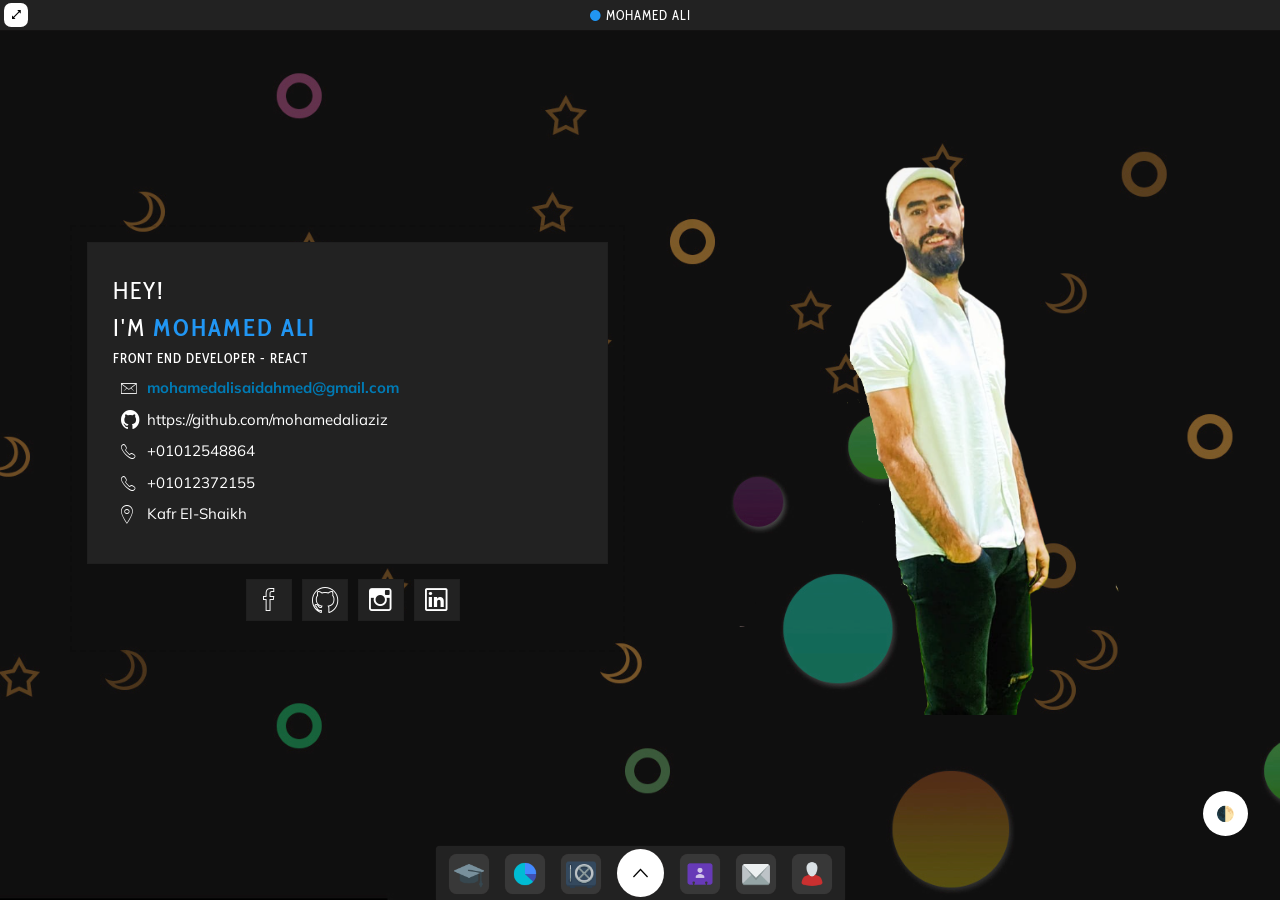
==== index.html @ c452b5b5 "first commit" ====
<!doctype html>
<html lang=en>
<meta content="text/html;charset=utf-8" http-equiv=content-type>
<meta charset=utf-8>
<meta content="IE=edge" http-equiv=X-UA-Compatible>
<title>MOHAMED ALI | CV</title>
<meta content="MOHAMED ALI CV" name=description>
<meta content="MOHAMED ALI,MOHAMED,CV MOHAMED , CV ,FrontEnd" name=keywords>
<meta content="width=device-width,initial-scale=1,maximum-scale=1" name=viewport>
<meta content="MOHAMED ALI" name=author>
<link href=apple-touch-icon.png rel=apple-touch-icon>
<link href="https://fonts.googleapis.com/css?family=Cabin+Condensed:400,500,700|Muli:400" rel=stylesheet>
<link href=css/ionicons.min.css rel=stylesheet>
<link href=css/swiper.min.css rel=stylesheet>
<link href=css/magnific-popup.css rel=stylesheet>
<link href=css/animate.css rel=stylesheet>
<link href=css/pogo-slider.css rel=stylesheet>
<link href=css/bootstrap-rtl.css rel=stylesheet>
<link href=toggle/toggle.css rel=stylesheet>
<link href=css/color_styles/blue-rtl.css rel=stylesheet>
<script src=../../../www.google.com/recaptcha/api.js async defer></script>

<body data-image-bg=img/bg.jpg data-image-overlay="rgba(27, 21, 21, 0)">
    <div class=loading id=pre-loader>
        <div class=loading-center>
            <div class=scale-circle><span></span><span></span></div>
            <div class=loader-content></div>
        </div>
    </div>
    <div class=menu-section>
        <div class=container>
            <div class=row>
                <div class="animated fadeIn col-md-12 tile-nav" id=tile-menu>
                    <div class=row id=row-a>
                        <div class=col-md-9>
                            <div class=row>
                                <h6 class=group-title>Explore</h6>
                                <div class="col-md-4 padding-fix p0-right">
                                    <div class=col-md-12>
                                        <div class="animated zoomIn tile-container-big">
                                            <div class=pogoSlider id=big-tile-slider>
                                                <div class="pogoSlider-slide slide-flex" data-duration=2000
                                                    data-transition=zipReveal><img alt="" src=img/profile/4.png
                                                        class="pogoSlider-slide-element profile" data-delay=300
                                                        data-duration=750 data-in=slideUp data-out=slideUp>
                                                    <h4 class=pogoSlider-slide-element data-delay=500 data-duration=750
                                                        data-in=slideUp data-out=slideDown>Mohamed
                                                        ali</h4>
                                                    <p class=pogoSlider-slide-element data-delay=700 data-duration=750
                                                        data-in=slideDown data-out=slideUp>Web
                                                        Developer
                                                </div>
                                                <div class=pogoSlider-slide data-duration=2000
                                                    data-transition=verticalSplitReveal>
                                                    <p class="pogoSlider-slide-element flex-tile col-6-6" data-delay=300
                                                        data-duration=750 data-in=slideUp data-out=slideDown><i
                                                            class=ion-ios-checkmark-outline></i>Experienced
                                                    <p class="pogoSlider-slide-element flex-tile col-6-6" data-delay=400
                                                        data-duration=750 data-in=slideDown data-out=slideDown><i
                                                            class=ion-ios-bolt-outline></i>Frontend Ninja
                                                    <p class="pogoSlider-slide-element flex-tile col-6-6" data-delay=600
                                                        data-duration=750 data-in=slideUp data-out=slideDown><i
                                                            class=ion-ios-sunny-outline></i>Socialist
                                                    <p class="pogoSlider-slide-element flex-tile col-6-6" data-delay=700
                                                        data-duration=750 data-in=slideDown data-out=slideDown><i
                                                            class=ion-ios-eye-outline></i>Hardworking
                                                </div>
                                                <div class=pogoSlider-slide data-duration=2000
                                                    data-transition=verticalSplitReveal>
                                                    <p class="pogoSlider-slide-element flex-tile col-6-6" data-delay=300
                                                        data-duration=750 data-in=slideUp data-out=slideDown><i
                                                            class=ion-ios-heart-outline></i>Laravel
                                                    <p class="pogoSlider-slide-element flex-tile col-6-6" data-delay=400
                                                        data-duration=750 data-in=slideDown data-out=slideDown><i
                                                            class=ion-ios-wineglass-outline></i>Php
                                                    <p class="pogoSlider-slide-element flex-tile col-6-6" data-delay=600
                                                        data-duration=750 data-in=slideUp data-out=slideDown><i
                                                            class=ion-ios-moon-outline></i>Rest
                                                    <p class="pogoSlider-slide-element flex-tile col-6-6" data-delay=700
                                                        data-duration=750 data-in=slideDown data-out=slideDown><i
                                                            class=ion-social-angular-outline></i>React
                                                </div>
                                                <div class="pogoSlider-slide slide-flex" data-duration=1000
                                                    data-transition=verticalSplitReveal>
                                                    <h6 class=pogoSlider-slide-element data-delay=300 data-duration=750
                                                        data-in=slideUp data-out=slideDown><span
                                                            class=number>1123+</span></h6>
                                                    <h4 class=pogoSlider-slide-element data-delay=300 data-duration=750
                                                        data-in=slideDown data-out=slideDown>
                                                        Portfolios</h4>
                                                    <div class="pogoSlider-slide-element icons" data-duration=750
                                                        data-delay=500 data-in=slideUp data-out=slideDown><i
                                                            class=ion-social-dribbble-outline></i> <i
                                                            class=ion-social-pinterest-outline></i> <i
                                                            class=ion-social-apple-outline></i> <i
                                                            class=ion-social-github-outline></i></div>
                                                </div>
                                                <div class=pogoSlider-slide data-duration=2000
                                                    data-transition=verticalSplitReveal>
                                                    <p class="pogoSlider-slide-element flex-tile col-md-12"
                                                        data-delay=500 data-duration=750 data-in=slideUp
                                                        data-out=slideDown><i
                                                            class="icon-shadow ion-happy-outline"></i><span
                                                            class=number>1123+</span>Happy Clients
                                                    <p class="pogoSlider-slide-element flex-tile col-md-12"
                                                        data-delay=500 data-duration=750 data-in=slideDown
                                                        data-out=slideDown><i
                                                            class="icon-shadow ion-ios-wineglass-outline"></i><span
                                                            class=number>1123+</span>Projects Done
                                                </div>
                                            </div>
                                        </div>
                                    </div>
                                    <div class=col-md-12><button class="col-xs-6 p0-btm p0-left" id=tile-cv-home><span
                                                class="animated zoomIn tile-container-medium"><i
                                                    class=ion-ios-home-outline></i> <span
                                                    class=tile-info>Home</span></span></button> <button
                                            class="col-xs-6 p0-btm p0-right" id=tile-cv-about><span
                                                class="animated zoomIn tile-container-medium"><i
                                                    class=ion-ios-person-outline></i> <span
                                                    class=tile-info>About</span></span></button></div>
                                </div>
                                <div class="col-md-4 padding-fix p0-left"><button class="p0-btm m4-btm col-xs-12"
                                        id=tile-cv-skills><span class="animated zoomIn tile-container-medium"><i
                                                class=ion-ios-pie-outline></i> <span
                                                class=tile-info>Skills</span></span></button>
                                    <div class=col-md-12><button class="col-xs-6 p0-btm p0-left"
                                            id=tile-cv-education><span class="animated zoomIn tile-container-medium"><i
                                                    class=ion-ios-book-outline></i> <span
                                                    class=tile-info>Education</span></span></button> <button
                                            class="col-xs-6 p0-btm p0-right" id=tile-cv-experience><span
                                                class="animated zoomIn tile-container-medium"><i
                                                    class=ion-ios-recording-outline></i> <span
                                                    class=tile-info>Experience</span></span></button></div><button
                                        class="p0-btm m4-btm col-xs-12" id=tile-cv-portfolios><span
                                            class="animated zoomIn tile-container-medium"><i
                                                class=ion-ios-briefcase-outline></i> <span
                                                class=tile-info>Portfolios</span></span></button>
                                </div>
                                <div class="col-md-4 padding-fix">
                                    <h6 class=group-title>More</h6>
                                    <div class=col-md-12><button class="col-xs-6 p0-btm p0-left"
                                            id=tile-cv-testimonials><span
                                                class="animated zoomIn tile-container-medium"><i
                                                    class=ion-ios-list-outline></i> <span
                                                    class=tile-info>Testimonials</span></span></button> <button
                                            class="col-xs-6 p0-btm p0-right" id=tile-cv-interest><span
                                                class="animated zoomIn tile-container-medium"><i
                                                    class=ion-ios-game-controller-a-outline></i> <span
                                                    class=tile-info>Interest</span></span></button></div><button
                                        class="p0-btm m4-btm col-xs-12" id=tile-cv-achievements><span
                                            class="animated zoomIn tile-container-medium"><i
                                                class=ion-ios-paw-outline></i> <span
                                                class=tile-info>Achievement's</span></span></button>
                                    <div class=col-md-12><button class="col-xs-6 p0-btm p0-left" id=tile-cv-extra><span
                                                class="animated zoomIn tile-container-medium"><i
                                                    class=ion-ios-plus-outline></i> <span
                                                    class=tile-info>Extra-Curriculum</span></span></button> <button
                                            class="col-xs-6 p0-btm p0-right" id=tile-cv-blog><span
                                                class="animated zoomIn tile-container-medium"><i
                                                    class=ion-ios-glasses-outline></i> <span
                                                    class=tile-info>Blog</span></span></button></div>
                                </div>
                            </div>
                        </div>
                        <div class="col-md-3 margin-fix">
                            <div class=row>
                                <h6 class=group-title>Communication</h6><button class="p0-btm m4-btm col-xs-12"
                                    id=tile-cv-map><span class="animated zoomIn tile-container-medium"><i
                                            class=ion-ios-location-outline></i> <span class=tile-info>Find
                                            Me</span></span></button> <button class="p0-btm m4-btm col-xs-12"
                                    id=tile-cv-contact><span class="animated zoomIn tile-container-medium"><i
                                            class=ion-ios-at></i> <span class=tile-info>Contact</span></span></button>
                                <div class=col-md-12><a href=# class="col-xs-6 p0-btm p0-left"><span
                                            class="animated zoomIn tile-container-medium"><i
                                                class=ion-social-twitter-outline></i> <span
                                                class=tile-info>Twitter</span></span></a>
                                    <div class="col-xs-6 p0-btm p0-right"><a href=#
                                            class="col-xs-6 p0-btm p0-left m4-btm"><span
                                                class="animated zoomIn tile-container-small"><i
                                                    class=ion-social-pinterest-outline></i> </span></a><a href=#
                                            class="col-xs-6 p0-btm p0-right m4-btm"><span
                                                class="animated zoomIn tile-container-small"><i
                                                    class=ion-social-facebook-outline></i> </span></a><a href=#
                                            class="col-xs-6 p0-btm p0-left"><span
                                                class="animated zoomIn tile-container-small"><i
                                                    class=ion-social-rss-outline></i> </span></a><a href=#
                                            class="col-xs-6 p0-btm p0-right"><span
                                                class="animated zoomIn tile-container-small"><i
                                                    class=ion-social-linkedin-outline></i></span></a></div>
                                </div>
                            </div>
                        </div>
                    </div>
                </div>
            </div>
        </div>
    </div>
    <div class=menu-section>
        <div class=container>
            <div class=row>
                <div class="animated fadeIn col-md-12 launcher-nav" id=launcher-menu>
                    <div class=row id=row-b>
                        <div class="swiper-container swiper-container-launcher" id=launcher-slider>
                            <div class=swiper-wrapper>
                                <div class=swiper-slide>
                                    <div class="col-md-12 col-sm-12">
                                        <div class=row style=justify-content:center>
                                            <div class="col-xs-6 col-md-3 col-sm-3">
                                                <div class=icon-container><button class=overlay-btn
                                                        id=launcher-cv-home><img alt=""
                                                            src=img/icons/business_contact.png
                                                            class="animated zoomIn overlay-icon"> <span
                                                            class="animated zoomIn icon-info">Home</span></button>
                                                </div>
                                            </div>
                                            <div class="col-xs-6 col-md-3 col-sm-3">
                                                <div class=icon-container><button class=overlay-btn
                                                        id=launcher-cv-about><img alt=""
                                                            src=img/icons/comvzhssmyverizon.png
                                                            class="animated zoomIn overlay-icon"> <span
                                                            class="animated zoomIn icon-info">About
                                                            Me</span></button></div>
                                            </div>
                                            <div class="col-xs-6 col-md-3 col-sm-3">
                                                <div class=icon-container><button class=overlay-btn
                                                        id=launcher-cv-skills><img alt="" src=img/icons/pie_chart.png
                                                            class="animated zoomIn overlay-icon"> <span
                                                            class="animated zoomIn icon-info">Skills</span></button>
                                                </div>
                                            </div>
                                            <div class="col-xs-6 col-md-3 col-sm-3">
                                                <div class=icon-container><button class=overlay-btn
                                                        id=launcher-cv-education><img alt=""
                                                            src=img/icons/graduation_cap.png
                                                            class="animated zoomIn overlay-icon"> <span
                                                            class="animated zoomIn icon-info">Education</span></button>
                                                </div>
                                            </div>
                                            <div class="col-xs-6 col-md-3 col-sm-3">
                                                <div class=icon-container><button class=overlay-btn
                                                        id=launcher-cv-contact><img alt="" src=img/icons/envelope.png
                                                            class="animated zoomIn overlay-icon"> <span
                                                            class="animated zoomIn icon-info">Contact</span></button>
                                                </div>
                                            </div>
                                            <div class="col-xs-6 col-md-3 col-sm-3">
                                                <div class=icon-container><button class=overlay-btn
                                                        id=launcher-cv-portfolios><img alt="" src=img/icons/safe.png
                                                            class="animated zoomIn overlay-icon"> <span
                                                            class="animated zoomIn icon-info">Portfolios</span></button>
                                                </div>
                                            </div>
                                            <div class="col-xs-6 col-md-3 col-sm-3">
                                                <div class=icon-container><button class=overlay-btn
                                                        id=launcher-cv-interest><img alt="" src=img/icons/Gindr.png
                                                            class="animated zoomIn overlay-icon"> <span
                                                            class="animated zoomIn icon-info">Interest</span></button>
                                                </div>
                                            </div>
                                        </div>
                                    </div>
                                </div>
                            </div>
                            <div class="animated delay1s fadeInUp swiper-pagination swiper-pagination-launcher">
                            </div>
                        </div>
                    </div>
                </div>
            </div>
        </div>
    </div>
    <main class=main>
        <div class="animated fadeIn launch-intro" id=intro>
            <div class=launch-content>
                <div class=loading-center>
                    <div class=scale-circle><span></span><span></span></div>
                    <div class=loader-content></div>
                </div>
            </div>
        </div>
        <div class="animated fadeInRightBig hidden side-panel">
            <h5>Social Centre</h5>
            <div class=social-content><a href=https://twitter.com/twitter class=twitter-timeline
                    data-link-color=#2B7BB9>Tweets by twitter</a>
                <script src=../../../platform.twitter.com/widgets.js async charset=utf-8></script>
            </div>
        </div>
        <section class=section id=cv-home>
            <div class=container>
                <div class="animated slideInDown section-intro">
                    <h5><i class=ion-record></i> MOHAMED ALI</h5>
                    <div class=intro-buttons><button class="animated fadeInDown delay0-6s full-screen"><i
                                class=ion-arrow-resize></i></button></div>
                </div>
                <div class=desktop>
                    <div class=cv-home-content>
                        <div class=content>
                            <div class=cv-home-holder style=flex-direction:row-reverse;display:flex;align-items:center>
                                <div class="animated delay1s fadeInLeft col-md-6 profile-image"><img
                                        alt="MOHAMED ALI PHOTO" src='Removal-129.png'></div>
                                <div class="animated fadeInRight delay1-5s col-md-6 profile-block">
                                    <div class=profile-infos>
                                        <div class=text-content>
                                            <h4 class="animated fadeInDown delay1-9s">HEY!</h4>
                                            <h4 class="animated fadeInUp delay2-2s profile-name">I'M <b
                                                    class=accent-color>MOHAMED ALI</b></h4>
                                            <h5 class="animated fadeInDown delay2-4s">Front End Developer - REACT
                                            </h5>
                                            <ul class=profile-list>
                                                <li class="animated fadeInRight delay2-6s"><span class=title-icon
                                                        style=width:30px;display:inline-block><i
                                                            class=ion-ios-email-outline aria-hidden=true></i></span>
                                                    <span class=item-content><a href=mailto:mohamedalisaidahmed@gmail.com
                                                            style=color:#007bb5;font-weight:700>mohamedalisaidahmed@gmail.com</a></span>
                                                <li class="animated fadeInRight delay2-5s"><span class=title-icon
                                                        style=width:30px;display:inline-block><i class=ion-social-github
                                                            aria-hidden=true></i></span>
                                                    <span class=item-content>https://github.com/mohamedaliaziz</span>
                                                <li class="animated fadeInRight delay2-8s"><span class=title-icon
                                                        style=width:30px;display:inline-block><i
                                                            class=ion-ios-telephone-outline aria-hidden=true></i></span>
                                                    <span class=item-content>+01012548864</span>
                                                <li class="animated fadeInRight delay2-8s"><span class=title-icon
                                                        style=width:30px;display:inline-block><i
                                                            class=ion-ios-telephone-outline aria-hidden=true></i></span>
                                                    <span class=item-content>+01012372155</span>
                                                <li class="animated fadeInRight delay2-7s"><span class=title-icon
                                                        style=width:30px;display:inline-block><i
                                                            class=ion-ios-location-outline aria-hidden=true></i></span>
                                                    <span class=item-content>Kafr El-Shaikh</span>
                                            </ul>
                                        </div>
                                        <ul class="animated fadeInUp delay3s social-list">
                                            <li><a href=https://tinyurl.com/3kpjf6js target=_blank><i
                                                        class=ion-social-facebook-outline></i></a>
                                            <li><a href=https://github.com/mohamedaliaziz target=_blank><i
                                                        class=ion-social-github-outline></i></a>
                                            <li><a href=https://www.instagram.com/hamoo.ali.aziz/ target=_blank><i
                                                        class=ion-social-instagram-outline></i></a>
                                            <li><a href=https://www.linkedin.com/in/mohamed-ali-7a0710191/
                                                    target=_blank><i class=ion-social-linkedin-outline></i></a>
                                        </ul>
                                    </div>
                                </div>
                            </div>
                        </div>
                    </div>
                </div>
            </div>
        </section>
        <section class=section id=cv-about>
            <div class=container>
                <div class="animated slideInDown section-intro">
                    <h5><i class=ion-record></i> About Me</h5>
                    <div class=intro-buttons><button class="animated fadeInDown delay0-6s full-screen"><i
                                class=ion-arrow-resize></i></button> <button
                            class="animated fadeInDown btn-close cv-close delay0-2s"><i
                                class="exit ion-ios-close-empty"></i></button></div>
                </div>
                <div class=desktop>
                    <div class=about-content-profile>
                        <div class=content>
                            <div class=about-info-holder>
                                <div class="animated delay1s col-md-4 fadeInLeft about-image"
                                    data-image-bg=img/profile/6.jpg data-image-overlay="rgba(27, 21, 21, 0.4)">
                                    <div class=animated-text-content>
                                        <div id=animated-text-me>
                                            <div id=typed-strings-me>
                                                <p>Frontend <strong>Ninja.</strong>
                                                <p><strong>Experienced.</strong>
                                                <p>Hard <strong>Working.</strong>
                                                <p><strong>Positive.</strong>
                                            </div>
                                        </div>
                                    </div>
                                    <div class=download-cv><a href=./img/AHMED-MENISY.pdf class=download-link
                                            download="MOHAMED ALI.pdf"
                                            style=color:#2196f3;font-size:1.1em;font-weight:700><i
                                                class=ion-android-download></i>Download CV</a></div>
                                </div>
                                <div class="animated fadeInRight delay1-5s col-md-8 full-info">
                                    <div class=text-content>
                                        <h4 class="animated fadeInDown delay1-8s">Bit More About Me ?</h4>
                                        <p class="animated fadeInUp delay2-1s">Hello! I’m MOHAMED ALI. Junior Web
                                            Developer with over 1 years of experience specializing in front end
                                            development. Experienced with all stages of the development cycle for
                                            dynamic web projects. Having an in-depth knowledge including advanced
                                            HTML5, CSS, CSS3, SASS, BootStrap5, JSON, XML, JavaScript, JQuery,
                                            React .
                                        <div class="animated fadeInUp delay2-5s summary-tile">
                                            <div class="tile col-3-6">
                                                <h5>FRONTEND</h5>
                                                <p>DEVELOPER
                                            </div>
                                            <div class="tile col-3-6">
                                                <h5>26 YEARS</h5>
                                                <p>YOUNG
                                            </div>
                                            <div class="tile col-3-6">
                                                <h5>AL AZHAR</h5>
                                                <p>GRADUATE
                                            </div>
                                            <div class="tile col-3-6">
                                                <h5>1 YEAR</h5>
                                                <p>EXPERIENCE
                                            </div>
                                        </div>
                                    </div>
                                </div>
                            </div>
                        </div>
                    </div>
                </div>
            </div>
        </section>
        <section class=section id=cv-skills>
            <div class=container>
                <div class="animated slideInDown section-intro">
                    <h5><i class=ion-record></i> Skills</h5>
                    <div class=intro-buttons><button class="animated fadeInDown delay0-6s full-screen"><i
                                class=ion-arrow-resize></i></button> <button
                            class="animated fadeInDown btn-close cv-close delay0-2s"><i
                                class="exit ion-ios-close-empty"></i></button></div>
                </div>
                <div class=desktop>
                    <div class=skills-style-one>
                        <div class=content>
                            <div class=skills-holder>
                                <div class="animated fadeInDown delay1s col-md-4 skills-block">
                                    <div class=skills>
                                        <h4>Professional</h4>
                                        <div class=items-bar>
                                            <div class=skills-info><span class=title>HTML5</span> <span><b
                                                        class=counter-numbers data-from=0 data-refresh-interval=50
                                                        data-speed=5000 data-to=95></b>%</span></div>
                                            <div class=skills-bar data-percent=95%></div>
                                            <div class=skills-bar-bg></div>
                                        </div>
                                        <div class=items-bar>
                                            <div class=skills-info><span class=title>CSS3</span> <span><b
                                                        class=counter-numbers data-from=0 data-refresh-interval=50
                                                        data-speed=5000 data-to=90></b>%</span></div>
                                            <div class=skills-bar data-percent=90%></div>
                                            <div class=skills-bar-bg></div>
                                        </div>
                                        <div class=items-bar>
                                            <div class=skills-info><span class=title>Sass</span> <span><b
                                                        class=counter-numbers data-from=0 data-refresh-interval=50
                                                        data-speed=5000 data-to=90></b>%</span></div>
                                            <div class=skills-bar data-percent=90%></div>
                                            <div class=skills-bar-bg></div>
                                        </div>
                                        <div class=items-bar>
                                            <div class=skills-info><span class=title>BootStrap5</span> <span><b
                                                        class=counter-numbers data-from=0 data-refresh-interval=50
                                                        data-speed=5000 data-to=95></b>%</span></div>
                                            <div class=skills-bar data-percent=95%></div>
                                            <div class=skills-bar-bg></div>
                                        </div>
                                        <div class=items-bar>
                                            <div class=skills-info><span class=title>JS / ES6</span> <span><b
                                                        class=counter-numbers data-from=0 data-refresh-interval=50
                                                        data-speed=5000 data-to=85></b>%</span></div>
                                            <div class=skills-bar data-percent=85%></div>
                                            <div class=skills-bar-bg></div>
                                        </div>
                                        <div class=items-bar>
                                            <div class=skills-info><span class=title>Jquery</span> <span><b
                                                        class=counter-numbers data-from=0 data-refresh-interval=50
                                                        data-speed=5000 data-to=90></b>%</span></div>
                                            <div class=skills-bar data-percent=90%></div>
                                            <div class=skills-bar-bg></div>
                                        </div>
                                        <div class=items-bar>
                                            <div class=skills-info><span class=title>React</span> <span><b
                                                        class=counter-numbers data-from=0 data-refresh-interval=50
                                                        data-speed=5000 data-to=85></b>%</span></div>
                                            <div class=skills-bar data-percent=85%></div>
                                            <div class=skills-bar-bg></div>
                                        </div>
                                    </div>
                                </div>
                                <div class="animated delay1s col-md-4 skills-block fadeInUp">
                                    <div class=skills>
                                        <h4>Personal</h4>
                                        <div class=items-bar>
                                            <div class=skills-info><span class=title>COMMUNICATION</span> <span><b
                                                        class=counter-numbers data-from=0 data-refresh-interval=50
                                                        data-speed=5000 data-to=95></b>%</span></div>
                                            <div class=skills-bar data-percent=95%></div>
                                            <div class=skills-bar-bg></div>
                                        </div>
                                        <div class=items-bar>
                                            <div class=skills-info><span class=title>TEAM WORK</span> <span><b
                                                        class=counter-numbers data-from=0 data-refresh-interval=50
                                                        data-speed=5000 data-to=90></b>%</span></div>
                                            <div class=skills-bar data-percent=90%></div>
                                            <div class=skills-bar-bg></div>
                                        </div>
                                        <div class=items-bar>
                                            <div class=skills-info><span class=title>HARD WORK</span> <span><b
                                                        class=counter-numbers data-from=0 data-refresh-interval=50
                                                        data-speed=5000 data-to=90></b>%</span></div>
                                            <div class=skills-bar data-percent=90%></div>
                                            <div class=skills-bar-bg></div>
                                        </div>
                                        <div class=items-bar>
                                            <div class=skills-info><span class=title>CREATIVITY</span> <span><b
                                                        class=counter-numbers data-from=0 data-refresh-interval=50
                                                        data-speed=5000 data-to=95></b>%</span></div>
                                            <div class=skills-bar data-percent=95%></div>
                                            <div class=skills-bar-bg></div>
                                        </div>
                                    </div>
                                </div>
                                <div class="animated fadeInDown delay1s col-md-4 skills-block">
                                    <div class=skills>
                                        <h4>Extra</h4>
                                        <div class=skills-info><span class=title>GitHub</span> <span><b
                                                    class=counter-numbers data-from=0 data-refresh-interval=50
                                                    data-speed=5000 data-to=90></b>%</span></div>
                                        <div class=skills-bar data-percent=90%></div>
                                        <div class=skills-bar-bg></div>
                                        <div class=skills-info><span class=title>CHROME DEV</span> <span><b
                                                    class=counter-numbers data-from=0 data-refresh-interval=50
                                                    data-speed=5000 data-to=85></b>%</span></div>
                                        <div class=skills-bar data-percent=85%></div>
                                        <div class=skills-bar-bg></div>
                                        <div class=skills-info><span class=title>Trello</span> <span><b
                                                    class=counter-numbers data-from=0 data-refresh-interval=50
                                                    data-speed=5000 data-to=90></b>%</span></div>
                                        <div class=skills-bar data-percent=90%></div>
                                        <div class=skills-bar-bg></div>
                                        <div class=skills-info><span class=title>Rest Apis</span> <span><b
                                                    class=counter-numbers data-from=0 data-refresh-interval=50
                                                    data-speed=5000 data-to=90></b>%</span></div>
                                        <div class=skills-bar data-percent=90%></div>
                                        <div class=skills-bar-bg></div>
                                        <div class=skills-info><span class=title>Regular Expression</span> <span><b
                                                    class=counter-numbers data-from=0 data-refresh-interval=50
                                                    data-speed=5000 data-to=90></b>%</span></div>
                                        <div class=skills-bar data-percent=90%></div>
                                        <div class=skills-bar-bg></div>
                                    </div>
                                </div>
                            </div>
                        </div>
                    </div>
                </div>
            </div>
        </section>
        <section class=section id=cv-education>
            <div class=container>
                <div class="animated slideInDown section-intro">
                    <h5><i class=ion-record></i> Education</h5>
                    <div class=intro-buttons><button class="animated fadeInDown delay0-6s full-screen"><i
                                class=ion-arrow-resize></i></button> <button
                            class="animated fadeInDown btn-close cv-close delay0-2s"><i
                                class="exit ion-ios-close-empty"></i></button></div>
                </div>
                <div class=desktop>
                    <div class=education-content>
                        <div class=content>
                            <div class=education-timeline-holder>
                                <div class="animated delay1s col-md-4 fadeInLeft timeline-image"
                                    data-image-bg=img/profile/route.jpg data-image-overlay="rgba(27, 21, 21, 0.0)">
                                    <div class=strip-overlay></div>
                                    <div class=caption>
                                        <h5>College Days</h5>
                                    </div>
                                </div>
                                <div class="animated fadeInRight delay1-5s col-md-8 timeline-block">
                                    <div class="swiper-container swiper-container-edu" id=edu-slider>
                                        <div class=swiper-wrapper>
                                            <div class=swiper-slide>
                                                <div class=timeline>
                                                    <div class="col-md-6 tile">
                                                        <div class=text-content><span
                                                                class="animated rotateIn delay2s number">01<em>.</em></span>
                                                            <h4 style=font-size:.9em>Route – Egyptian IT-Training
                                                                Center</h4><span class=time>Sept 2022 – July
                                                                2023</span>
                                                            <p>Route is an Egyptian IT-Training Center founded in
                                                                2012 We have identified the unique challenges people
                                                                may face in learning a new technology and have
                                                                exerted efforts in providing strategies to overcome
                                                                them. We welcome your participation in our training
                                                        </div>
                                                    </div>
                                                    <div class="col-md-6 tile">
                                                        <div class=text-content><span
                                                                class="animated rotateIn delay2s number">02<em>.</em></span>
                                                            <h4 style=font-size:.9em>Bachelor of Commerce Department of Accounting</h4><span class=time>Sept 2016 – Nov
                                                                2022</span>
                                                            <p>Al Azhar university
                                                                
                                                        </div>
                                                    </div>
                                                </div>
                                            </div>
                                        </div>
                                        <div
                                            class="animated fadeInUp swiper-pagination delay2-5s swiper-pagination-edu">
                                        </div>
                                    </div>
                                </div>
                            </div>
                        </div>
                    </div>
                </div>
            </div>
        </section>
        <section class=section id=cv-portfolios>
            <div class=container>
                <div class="animated slideInDown section-intro">
                    <h5><i class=ion-record></i> Portfolios</h5>
                    <div class=intro-buttons><button class="animated fadeInDown delay0-6s full-screen"><i
                                class=ion-arrow-resize></i></button> <button
                            class="animated fadeInDown btn-close cv-close delay0-2s"><i
                                class="exit ion-ios-close-empty"></i></button></div>
                </div>
                <div class=desktop>
                    <div class=gallery-style-one>
                        <div class=content>
                            <div class=gallery-holder>
                                <div class="animated delay1s fadeInLeft col-md-3 gallery-preview"
                                    data-image-bg=img/preview/2.jpg data-image-overlay="rgba(27, 21, 21, 0.4)">
                                    <div class=animated-text-content>
                                        <div id=animated-text-gallery>
                                            <div id=typed-strings-gallery>
                                                <p>Layered <strong>Psd.</strong>
                                                <p>Flat <strong>Logos.</strong>
                                                <p>App <strong>Wireframe.</strong>
                                                <p>Material <strong>Design.</strong>
                                            </div>
                                        </div>
                                    </div>
                                    <ul class="animated fadeInUp delay1-5s preview-links">
                                        <li><a href=https://tinyurl.com/3kpjf6js target=_blank><i
                                                    class=ion-social-facebook-outline></i></a>
                                        <li><a href=https://github.com/mohamedaliaziz target=_blank><i
                                                    class=ion-social-github-outline></i></a>
                                        <li><a href=https://www.linkedin.com/in/mohamed-ali-7a0710191/ target=_blank><i
                                                    class=ion-social-linkedin-outline></i></a>
                                    </ul>
                                </div>
                                <div class="col-md-9 item-gallery">
                                    <div class="swiper-container swiper-container-gallery" id=gallery-slider>
                                        <div class=swiper-wrapper>
                                            <div class=swiper-slide>
                                                <div class=gallery-grid>
                                                    <div class="animated zoomIn col-4-6 delay1s item-block">
                                                        <div class=image-and-links>
                                                            <figure><img alt=Prixima src=img/portfolios/p/Prixima.png>
                                                                <figcaption>
                                                                    <div class=text-content>
                                                                        <h5>Prixima Site</h5>
                                                                        <p style=direction:ltr!important><span
                                                                                class="badge bg-warning"
                                                                                style=margin-bottom:5px;display:inline-block>HTML5</span>
                                                                            <span class="badge bg-warning"
                                                                                style=margin-bottom:5px;display:inline-block>Css3</span>
                                                                            <span class="badge bg-warning"
                                                                                style=margin-bottom:5px;display:inline-block>BootStrap5</span>
                                                                            <span class="badge bg-warning"
                                                                                style=margin-bottom:5px;display:inline-block>JavaScript</span>
                                                                    </div>
                                                                    <div class=links><a href=#
                                                                            class="animated slideInDown gallery-link"><i
                                                                                class=ion-ios-eye-outline></i></a>
                                                                        <div class="mfp-hide gallery"><a
                                                                                href=img/portfolios/p/Prixima.png
                                                                                data-subtitle=1 title=Prixima></a>
                                                                            <a href=img/portfolios/p/1.png
                                                                                data-subtitle=2 title=Prixima></a>
                                                                            <a href=img/portfolios/p/2.png
                                                                                data-subtitle=3 title=Prixima></a>
                                                                            <a href=img/portfolios/p/3.png
                                                                                data-subtitle=4 title=Prixima></a>
                                                                        </div><span
                                                                            class="animated delay0-5s bounceInBig bubble">4</span><a
                                                                            href=#item-one
                                                                            class="animated slideInDown popup-modal"
                                                                            data-effect=mfp-zoom-in><i
                                                                                class=ion-more></i></a>
                                                                        <div class="mfp-hide details-modal mfp-with-anim"
                                                                            id=item-one>
                                                                            <div class=modal-content>
                                                                                <div class="col-md-6 item-image">
                                                                                    <img alt=Alt
                                                                                        src=img/portfolios/p/Prixima.png
                                                                                        class="animated fadeInLeft">
                                                                                </div>
                                                                                <div class="col-md-6 item-description">
                                                                                    <div class=text-content>
                                                                                        <h4
                                                                                            class="animated fadeInDown delay0-5s title">
                                                                                            Prixima</h4>
                                                                                        <div
                                                                                            class="animated fadeIn delay0-7s info-list">
                                                                                            <p><strong>Client :
                                                                                                </strong>To Me
                                                                                            <p><strong>Delivered :
                                                                                                </strong>......
                                                                                            <p><strong>Type :
                                                                                                </strong>........
                                                                                        </div>
                                                                                        <p
                                                                                            class="animated fadeInDown delay1s">
                                                                                        </p><a
                                                                                            href=https://mohamedaliaziz.github.io/Prixima-main/
                                                                                            class="animated fadeInUp delay1-2s live-link"
                                                                                            target=_blank>See
                                                                                            live</a>
                                                                                    </div>
                                                                                </div>
                                                                            </div>
                                                                        </div>
                                                                    </div>
                                                                </figcaption>
                                                            </figure>
                                                        </div>
                                                    </div>
                                                    <div class="animated zoomIn col-4-6 delay1s item-block">
                                                        <div class=image-and-links>
                                                            <figure><img alt=SkyLine src=img/portfolios/p1/Home.jpg>
                                                                <figcaption>
                                                                    <div class=text-content>
                                                                        <h5>SkyLine Site</h5>
                                                                        <p style=direction:ltr!important><span
                                                                                class="badge bg-warning"
                                                                                style=margin-bottom:5px;display:inline-block>HTML5</span>
                                                                            <span class="badge bg-warning"
                                                                                style=margin-bottom:5px;display:inline-block>Css3</span>
                                                                            <span class="badge bg-warning"
                                                                                style=margin-bottom:5px;display:inline-block>BootStrap5</span>
                                                                            <span class="badge bg-warning"
                                                                                style=margin-bottom:5px;display:inline-block>JavaScript</span>
                                                                            <span class="badge bg-warning"
                                                                                style=margin-bottom:5px;display:inline-block>Jquery</span>
                                                                    </div>
                                                                    <div class=links><a href=#
                                                                            class="animated slideInDown gallery-link"><i
                                                                                class=ion-ios-eye-outline></i></a>
                                                                        <div class="mfp-hide gallery"><a
                                                                                href=img/portfolios/p1/Home.jpg
                                                                                data-subtitle=1 title=SkyLine></a>
                                                                            <a href=img/portfolios/p1/1.jpg
                                                                                data-subtitle=2 title=SkyLine></a>
                                                                            <a href=img/portfolios/p1/2.jpg
                                                                                data-subtitle=3 title=SkyLine></a>
                                                                        </div><span
                                                                            class="animated delay0-5s bounceInBig bubble">3</span><a
                                                                            href=#item-two
                                                                            class="animated slideInDown popup-modal"
                                                                            data-effect=mfp-zoom-in><i
                                                                                class=ion-more></i></a>
                                                                        <div class="mfp-hide details-modal mfp-with-anim"
                                                                            id=item-two>
                                                                            <div class=modal-content>
                                                                                <div class="col-md-6 item-image">
                                                                                    <img alt=Alt
                                                                                        src=img/portfolios/p1/Home.jpg
                                                                                        class="animated fadeInLeft">
                                                                                </div>
                                                                                <div class="col-md-6 item-description">
                                                                                    <div class=text-content>
                                                                                        <h4
                                                                                            class="animated fadeInDown delay0-5s title">
                                                                                            SkyLine</h4>
                                                                                        <div
                                                                                            class="animated fadeIn delay0-7s info-list">
                                                                                            <p><strong>Client :
                                                                                                </strong>SkyLine
                                                                                                Company
                                                                                            <p><strong>Delivered :
                                                                                                </strong>2022
                                                                                            <p><strong>Type :
                                                                                                </strong>Create Ui
                                                                                                Figma
                                                                                        </div>
                                                                                        <p
                                                                                            class="animated fadeInDown delay1s">
                                                                                        </p><a
                                                                                            href=https://mohamedaliaziz.github.io/skyline/
                                                                                            class="animated fadeInUp delay1-2s live-link"
                                                                                            target=_blank>See
                                                                                            live</a>
                                                                                    </div>
                                                                                </div>
                                                                            </div>
                                                                        </div>
                                                                    </div>
                                                                </figcaption>
                                                            </figure>
                                                        </div>
                                                    </div>
                                                    <div class="animated zoomIn col-4-6 delay1s item-block">
                                                        <div class=image-and-links>
                                                            <figure><img alt=Noxe src=img/portfolios/p2/Screenshot_3.png>
                                                                <figcaption>
                                                                    <div class=text-content>
                                                                        <h5>Noxe</h5>
                                                                        <p style=direction:ltr!important><span
                                                                                class="badge bg-warning"
                                                                                style=margin-bottom:5px;display:inline-block>HTML5</span>
                                                                            <span class="badge bg-warning"
                                                                                style=margin-bottom:5px;display:inline-block>Css3</span>
                                                                            <span class="badge bg-warning"
                                                                                style=margin-bottom:5px;display:inline-block>BootStrap5</span>
                                                                            
                                                                            <span class="badge bg-warning"
                                                                                style=margin-bottom:5px;display:inline-block>react
                                                                                </span>
                                                                    </div>
                                                                    <div class=links><a href=#
                                                                            class="animated slideInDown gallery-link"><i
                                                                                class=ion-ios-eye-outline></i></a>
                                                                        <div class="mfp-hide gallery"><a
                                                                                href=img/portfolios/p2/Screenshot_3.png
                                                                                data-subtitle=1 title=Noxe></a>
                                                                            <a href=img/portfolios/p2/Screenshot_1.png
                                                                                data-subtitle=2 title=Noxe></a>
                                                                            <a href=img/portfolios/p2/Screenshot_2.png
                                                                                data-subtitle=3 title=Noxe></a>
                                                                            <a href=img/portfolios/p2/Screenshot_3.png
                                                                                data-subtitle=4 title=Noxe></a>
                                                                            <a href=img/portfolios/p2/Screenshot_4.png
                                                                                data-subtitle=5 title=Noxe></a>
                                                                        </div><span
                                                                            class="animated delay0-5s bounceInBig bubble">5</span><a
                                                                            href=#item-three
                                                                            class="animated slideInDown popup-modal"
                                                                            data-effect=mfp-zoom-in><i
                                                                                class=ion-more></i></a>
                                                                        <div class="mfp-hide details-modal mfp-with-anim"
                                                                            id=item-three>
                                                                            <div class=modal-content>
                                                                                <div class="col-md-6 item-image">
                                                                                    <img alt=Alt
                                                                                        src=img/portfolios/p2/Screenshot_3.png
                                                                                        class="animated fadeInLeft">
                                                                                </div>
                                                                                <div class="col-md-6 item-description">
                                                                                    <div class=text-content>
                                                                                        <h4
                                                                                            class="animated fadeInDown delay0-5s title">
                                                                                            Noxe</h4>
                                                                                        <div
                                                                                            class="animated fadeIn delay0-7s info-list">
                                                                                            <p><strong>Client :
                                                                                                </strong>To Me
                                                                                            <p><strong>Delivered :
                                                                                                </strong>......
                                                                                            <p><strong>Type :
                                                                                                </strong>........
                                                                                        </div>
                                                                                        <p
                                                                                            class="animated fadeInDown delay1s">
                                                                                        </p><a
                                                                                            href=https://mohamedaliaziz.github.io/Trending/
                                                                                            class="animated fadeInUp delay1-2s live-link"
                                                                                            target=_blank>See
                                                                                            live</a>
                                                                                    </div>
                                                                                </div>
                                                                            </div>
                                                                        </div>
                                                                    </div>
                                                                </figcaption>
                                                            </figure>
                                                        </div>
                                                    </div>
                                                    <div class="animated zoomIn col-4-6 delay1s item-block">
                                                        <div class=image-and-links>
                                                            <figure><img alt=grocery
                                                                    src=img/portfolios/p3/grocery-website.jpg>
                                                                <figcaption>
                                                                    <div class=text-content>
                                                                        <h5>grocery Site</h5>
                                                                        <p style=direction:ltr!important><span
                                                                                class="badge bg-warning"
                                                                                style=margin-bottom:5px;display:inline-block>HTML5</span>
                                                                            <span class="badge bg-warning"
                                                                                style=margin-bottom:5px;display:inline-block>Css3</span>
                                                                    </div>
                                                                    <div class=links><a href=#
                                                                            class="animated slideInDown gallery-link"><i
                                                                                class=ion-ios-eye-outline></i></a>
                                                                        <div class="mfp-hide gallery"><a
                                                                                href=img/portfolios/p3/grocery-website.jpg
                                                                                data-subtitle=1 title=grocery></a>
                                                                            <a href=img/portfolios/p3/1.jpg
                                                                                data-subtitle=2 title=grocery></a>
                                                                            <a href=img/portfolios/p3/2.jpg
                                                                                data-subtitle=3 title=grocery></a>
                                                                        </div><span
                                                                            class="animated delay0-5s bounceInBig bubble">3</span><a
                                                                            href=#item-four
                                                                            class="animated slideInDown popup-modal"
                                                                            data-effect=mfp-zoom-in><i
                                                                                class=ion-more></i></a>
                                                                        <div class="mfp-hide details-modal mfp-with-anim"
                                                                            id=item-four>
                                                                            <div class=modal-content>
                                                                                <div class="col-md-6 item-image">
                                                                                    <img alt=Alt
                                                                                        src=img/portfolios/p3/grocery-website.jpg
                                                                                        class="animated fadeInLeft">
                                                                                </div>
                                                                                <div class="col-md-6 item-description">
                                                                                    <div class=text-content>
                                                                                        <h4
                                                                                            class="animated fadeInDown delay0-5s title">
                                                                                            grocery</h4>
                                                                                        <div
                                                                                            class="animated fadeIn delay0-7s info-list">
                                                                                            <p><strong>Client :
                                                                                                </strong>To Me
                                                                                            <p><strong>Delivered :
                                                                                                </strong>......
                                                                                            <p><strong>Type :
                                                                                                </strong>........
                                                                                        </div>
                                                                                        <p
                                                                                            class="animated fadeInDown delay1s">
                                                                                        </p><a
                                                                                            href=https://mohamedaliaziz.github.io/grocery-website/
                                                                                            class="animated fadeInUp delay1-2s live-link"
                                                                                            target=_blank>See
                                                                                            live</a>
                                                                                    </div>
                                                                                </div>
                                                                            </div>
                                                                        </div>
                                                                    </div>
                                                                </figcaption>
                                                            </figure>
                                                        </div>
                                                    </div>
                                                    <div class="animated zoomIn col-4-6 delay1s item-block">
                                                        <div class=image-and-links>
                                                            <figure><img alt=Freshcart
                                                                    src=img/portfolios/p4/Screenshot_1.png>
                                                                <figcaption>
                                                                    <div class=text-content>
                                                                        <h5>Freshcart
                                                                        </h5>
                                                                        <p style=direction:ltr!important><span
                                                                                class="badge bg-warning"
                                                                                style=margin-bottom:5px;display:inline-block>HTML5</span>
                                                                            <span class="badge bg-warning"
                                                                                style=margin-bottom:5px;display:inline-block>Css3</span>
                                                                            <span class="badge bg-warning"
                                                                                style=margin-bottom:5px;display:inline-block>BootStrap5</span>
                                                                           
                                                                            <span class="badge bg-warning"
                                                                                style=margin-bottom:5px;display:inline-block>react</span>
                                                                    </div>
                                                                    <div class=links><a href=#
                                                                            class="animated slideInDown gallery-link"><i
                                                                                class=ion-ios-eye-outline></i></a>
                                                                        <div class="mfp-hide gallery"><a
                                                                                href=img/portfolios/p4/Screenshot_1.png
                                                                                data-subtitle=1
                                                                                title=Freshcart
></a> <a
                                                                                href=img/portfolios/p4/Screenshot_2.png
                                                                                data-subtitle=2
                                                                                title=Freshcart
></a> <a
                                                                                href=img/portfolios/p4/Screenshot_3.png
                                                                                data-subtitle=3
                                                                                title=Freshcart
></a> 
                                                                                <a
                                                                                href=img/portfolios/p4/Screenshot_4.png
                                                                                data-subtitle=4
                                                                                title=Freshcart
></a>
                                                                                <a
                                                                                href=img/portfolios/p4/Screenshot_5.png
                                                                                data-subtitle=5
                                                                                title=Freshcart
></a>
                                                                                <a
                                                                                href=img/portfolios/p4/Screenshot_6.png
                                                                                data-subtitle=6
                                                                                title=Freshcart
></a>
                                                                                <a
                                                                                href=img/portfolios/p4/Screenshot_7.png
                                                                                data-subtitle=7
                                                                                title=Freshcart
></a>
                                                                                <a
                                                                                href=img/portfolios/p4/Screenshot_8.png
                                                                                data-subtitle=8
                                                                                title=Freshcart
></a>
                                                                               
                                                                            </div><span
                                                                            class="animated delay0-5s bounceInBig bubble">8</span><a
                                                                            href=#item-five
                                                                            class="animated slideInDown popup-modal"
                                                                            data-effect=mfp-zoom-in><i
                                                                                class=ion-more></i></a>
                                                                        <div class="mfp-hide details-modal mfp-with-anim"
                                                                            id=item-five>
                                                                            <div class=modal-content>
                                                                                <div class="col-md-6 item-image">
                                                                                    <img alt=Alt
                                                                                        src=img/portfolios/p4/Screenshot_1.png
                                                                                        class="animated fadeInLeft">
                                                                                </div>
                                                                                <div class="col-md-6 item-description">
                                                                                    <div class=text-content>
                                                                                        <h4
                                                                                            class="animated fadeInDown delay0-5s title">
                                                                                            Freshcart
</h4>
                                                                                        <div
                                                                                            class="animated fadeIn delay0-7s info-list">
                                                                                            <p><strong>Client :
                                                                                                </strong>To Me
                                                                                            <p><strong>Delivered :
                                                                                                </strong>......
                                                                                            <p><strong>Type :
                                                                                                </strong>........
                                                                                        </div>
                                                                                        <p
                                                                                            class="animated fadeInDown delay1s">
                                                                                        </p><a
                                                                                            href=https://mohamedaliaziz.github.io/Freshcart/
                                                                                            class="animated fadeInUp delay1-2s live-link"
                                                                                            target=_blank>See
                                                                                            live</a>
                                                                                    </div>
                                                                                </div>
                                                                            </div>
                                                                        </div>
                                                                    </div>
                                                                </figcaption>
                                                            </figure>
                                                        </div>
                                                    </div>
                                                    <div class="animated zoomIn col-4-6 delay1s item-block">
                                                        <div class=image-and-links>
                                                            <figure><img alt=Osaka src=img/portfolios/p5/Osaka.jpg>
                                                                <figcaption>
                                                                    <div class=text-content>
                                                                        <h5>Osaka Site</h5>
                                                                        <p style=direction:ltr!important><span
                                                                                class="badge bg-warning"
                                                                                style=margin-bottom:5px;display:inline-block>HTML5</span>
                                                                            <span class="badge bg-warning"
                                                                                style=margin-bottom:5px;display:inline-block>Css3</span>
                                                                            <span class="badge bg-warning"
                                                                                style=margin-bottom:5px;display:inline-block>BootStrap5</span>
                                                                            <span class="badge bg-warning"
                                                                                style=margin-bottom:5px;display:inline-block>JavaScript</span>
                                                                            <span class="badge bg-warning"
                                                                                style=margin-bottom:5px;display:inline-block>Jquery</span>
                                                                    </div>
                                                                    <div class=links><a href=#
                                                                            class="animated slideInDown gallery-link"><i
                                                                                class=ion-ios-eye-outline></i></a>
                                                                        <div class="mfp-hide gallery"><a
                                                                                href=img/portfolios/p5/Osaka.jpg
                                                                                data-subtitle=1 title=Prixima></a>
                                                                            <a href=img/portfolios/p5/1.jpg
                                                                                data-subtitle=2 title=Prixima></a>
                                                                            <a href=img/portfolios/p5/2.jpg
                                                                                data-subtitle=3 title=Prixima></a>
                                                                            <a href=img/portfolios/p5/3.jpg
                                                                                data-subtitle=4 title=Prixima></a>
                                                                        </div><span
                                                                            class="animated delay0-5s bounceInBig bubble">4</span><a
                                                                            href=#item-six
                                                                            class="animated slideInDown popup-modal"
                                                                            data-effect=mfp-zoom-in><i
                                                                                class=ion-more></i></a>
                                                                        <div class="mfp-hide details-modal mfp-with-anim"
                                                                            id=item-six>
                                                                            <div class=modal-content>
                                                                                <div class="col-md-6 item-image">
                                                                                    <img alt=Alt
                                                                                        src=img/portfolios/p5/Osaka.jpg
                                                                                        class="animated fadeInLeft">
                                                                                </div>
                                                                                <div class="col-md-6 item-description">
                                                                                    <div class=text-content>
                                                                                        <h4
                                                                                            class="animated fadeInDown delay0-5s title">
                                                                                            Osaka</h4>
                                                                                        <div
                                                                                            class="animated fadeIn delay0-7s info-list">
                                                                                            <p><strong>Client :
                                                                                                </strong>To Me
                                                                                            <p><strong>Delivered :
                                                                                                </strong>......
                                                                                            <p><strong>Type :
                                                                                                </strong>........
                                                                                        </div>
                                                                                        <p
                                                                                            class="animated fadeInDown delay1s">
                                                                                        </p><a
                                                                                            href=https://mohamedaliaziz.github.io/osaka-site/
                                                                                            class="animated fadeInUp delay1-2s live-link"
                                                                                            target=_blank>See
                                                                                            live</a>
                                                                                    </div>
                                                                                </div>
                                                                            </div>
                                                                        </div>
                                                                    </div>
                                                                </figcaption>
                                                            </figure>
                                                        </div>
                                                    </div>
                                                </div>
                                            </div>
                                            <div class=swiper-slide>
                                                <div class=gallery-grid>
                                                    <div class="animated zoomIn col-4-6 delay1s item-block">
                                                        <div class=image-and-links>
                                                            <figure><img alt=pet-food
                                                                    src=img/portfolios/p6/pet-food-website.jpg>
                                                                <figcaption>
                                                                    <div class=text-content>
                                                                        <h5>pet-food Site</h5>
                                                                        <p style=direction:ltr!important><span
                                                                                class="badge bg-warning"
                                                                                style=margin-bottom:5px;display:inline-block>HTML5</span>
                                                                            <span class="badge bg-warning"
                                                                                style=margin-bottom:5px;display:inline-block>Css3</span>
                                                                    </div>
                                                                    <div class=links><a href=#
                                                                            class="animated slideInDown gallery-link"><i
                                                                                class=ion-ios-eye-outline></i></a>
                                                                        <div class="mfp-hide gallery"><a
                                                                                href=img/portfolios/p6/pet-food-website.jpg
                                                                                data-subtitle=1 title=pet-food></a>
                                                                            <a href=img/portfolios/p6/1.jpg
                                                                                data-subtitle=2 title=pet-food></a>
                                                                            <a href=img/portfolios/p6/2.jpg
                                                                                data-subtitle=3 title=pet-food></a>
                                                                        </div><span
                                                                            class="animated delay0-5s bounceInBig bubble">3</span><a
                                                                            href=#item-seven
                                                                            class="animated slideInDown popup-modal"
                                                                            data-effect=mfp-zoom-in><i
                                                                                class=ion-more></i></a>
                                                                        <div class="mfp-hide details-modal mfp-with-anim"
                                                                            id=item-seven>
                                                                            <div class=modal-content>
                                                                                <div class="col-md-6 item-image">
                                                                                    <img alt=Alt
                                                                                        src=img/portfolios/p6/pet-food-website.jpg
                                                                                        class="animated fadeInLeft">
                                                                                </div>
                                                                                <div class="col-md-6 item-description">
                                                                                    <div class=text-content>
                                                                                        <h4
                                                                                            class="animated fadeInDown delay0-5s title">
                                                                                            pet-food</h4>
                                                                                        <div
                                                                                            class="animated fadeIn delay0-7s info-list">
                                                                                            <p><strong>Client :
                                                                                                </strong>To Me
                                                                                            <p><strong>Delivered :
                                                                                                </strong>......
                                                                                            <p><strong>Type :
                                                                                                </strong>........
                                                                                        </div>
                                                                                        <p
                                                                                            class="animated fadeInDown delay1s">
                                                                                        </p><a
                                                                                            href=https://mohamedaliaziz.github.io/pet-food/
                                                                                            class="animated fadeInUp delay1-2s live-link"
                                                                                            target=_blank>See
                                                                                            live</a>
                                                                                    </div>
                                                                                </div>
                                                                            </div>
                                                                        </div>
                                                                    </div>
                                                                </figcaption>
                                                            </figure>
                                                        </div>
                                                    </div>
                                                    <div class="animated zoomIn col-4-6 delay1s item-block">
                                                        <div class=image-and-links>
                                                            <figure><img alt=Products
                                                                    src=img/portfolios/p7/Screenshot_1.png>
                                                                <figcaption>
                                                                    <div class=text-content>
                                                                        <h5>Products Site</h5>
                                                                        <p style=direction:ltr!important><span
                                                                                class="badge bg-warning"
                                                                                style=margin-bottom:5px;display:inline-block>HTML5</span>
                                                                            <span class="badge bg-warning"
                                                                                style=margin-bottom:5px;display:inline-block>Css3</span>
                                                                            <span class="badge bg-warning"
                                                                                style=margin-bottom:5px;display:inline-block>BootStrap5</span>
                                                                           
                                                                            <span class="badge bg-warning"
                                                                                style=margin-bottom:5px;display:inline-block>react</span>
                                                                    </div>
                                                                    <div class=links><a href=#
                                                                            class="animated slideInDown gallery-link"><i
                                                                                class=ion-ios-eye-outline></i></a>
                                                                        <div class="mfp-hide gallery"><a
                                                                                href=img/portfolios/p7/Screenshot_1.png
                                                                                data-subtitle=1 title=Products></a>
                                                                            <a href=img/portfolios/p7/Screenshot_2.png
                                                                                data-subtitle=2 title=Products></a>
                                                                            <a href=img/portfolios/p7/Screenshot_2.png
                                                                                data-subtitle=3 title=Products></a>
                                                                            
                                                                        </div><span
                                                                            class="animated delay0-5s bounceInBig bubble">4</span><a
                                                                            href=#item-eight
                                                                            class="animated slideInDown popup-modal"
                                                                            data-effect=mfp-zoom-in><i
                                                                                class=ion-more></i></a>
                                                                        <div class="mfp-hide details-modal mfp-with-anim"
                                                                            id=item-eight>
                                                                            <div class=modal-content>
                                                                                <div class="col-md-6 item-image">
                                                                                    <img alt=Alt
                                                                                        src=img/portfolios/p7/Screenshot_1.png
                                                                                        class="animated fadeInLeft">
                                                                                </div>
                                                                                <div class="col-md-6 item-description">
                                                                                    <div class=text-content>
                                                                                        <h4
                                                                                            class="animated fadeInDown delay0-5s title">
                                                                                            Products</h4>
                                                                                        <div
                                                                                            class="animated fadeIn delay0-7s info-list">
                                                                                            <p><strong>Client :
                                                                                                </strong>SkyLine
                                                                                                Company
                                                                                            <p><strong>Delivered :
                                                                                                </strong>2022
                                                                                            <p><strong>Type :
                                                                                                </strong>Create Ui
                                                                                                Figma
                                                                                        </div>
                                                                                        <p
                                                                                            class="animated fadeInDown delay1s">
                                                                                        </p><a
                                                                                            href=https://mohamedaliaziz.github.io/Note/
                                                                                            class="animated fadeInUp delay1-2s live-link"
                                                                                            target=_blank>See
                                                                                            live</a>
                                                                                    </div>
                                                                                </div>
                                                                            </div>
                                                                        </div>
                                                                    </div>
                                                                </figcaption>
                                                            </figure>
                                                        </div>
                                                    </div>
                                                    <div class="animated zoomIn col-4-6 delay1s item-block">
                                                        <div class=image-and-links>
                                                            <figure><img alt=foodFav src=img/portfolios/p8/Screenshot_1.png>
                                                                <figcaption>
                                                                    <div class=text-content>
                                                                        <h5>foodFav Site</h5>
                                                                        <p style=direction:ltr!important><span
                                                                                class="badge bg-warning"
                                                                                style=margin-bottom:5px;display:inline-block>HTML5</span>
                                                                            <span class="badge bg-warning"
                                                                                style=margin-bottom:5px;display:inline-block>Css3</span>
                                                                            <span class="badge bg-warning"
                                                                                style=margin-bottom:5px;display:inline-block>BootStrap5</span>
                                                                            <span class="badge bg-warning"
                                                                                style=margin-bottom:5px;display:inline-block>Js</span>
                                                                            <span class="badge bg-warning"
                                                                                style=margin-bottom:5px;display:inline-block>jQuery
                                                                                +2</span>
                                                                    </div>
                                                                    <div class=links><a href=#
                                                                            class="animated slideInDown gallery-link"><i
                                                                                class=ion-ios-eye-outline></i></a>
                                                                        <div class="mfp-hide gallery"><a
                                                                                href=img/portfolios/p8/Screenshot_1.png
                                                                                data-subtitle=1 title=foodFav></a>
                                                                            <a href=img/portfolios/p8/Screenshot_2.png
                                                                                data-subtitle=2 title=foodFav></a>
                                                                            <a href=img/portfolios/p8/Screenshot_3.png
                                                                                data-subtitle=3 title=foodFav></a>
                                                                            <a href=img/portfolios/p8/Screenshot_4.png
                                                                                data-subtitle=4 title=foodFav></a>
                                                                            <a href=img/portfolios/p8/Screenshot_5.png
                                                                                data-subtitle=5 title=foodFav></a>
                                                                        </div><span
                                                                            class="animated delay0-5s bounceInBig bubble">5</span><a
                                                                            href=#item-nine
                                                                            class="animated slideInDown popup-modal"
                                                                            data-effect=mfp-zoom-in><i
                                                                                class=ion-more></i></a>
                                                                        <div class="mfp-hide details-modal mfp-with-anim"
                                                                            id=item-nine>
                                                                            <div class=modal-content>
                                                                                <div class="col-md-6 item-image">
                                                                                    <img alt=Alt
                                                                                        src=img/portfolios/p8/Screenshot_1.png
                                                                                        class="animated fadeInLeft">
                                                                                </div>
                                                                                <div class="col-md-6 item-description">
                                                                                    <div class=text-content>
                                                                                        <h4
                                                                                            class="animated fadeInDown delay0-5s title">
                                                                                            FoodFav</h4>
                                                                                        <div
                                                                                            class="animated fadeIn delay0-7s info-list">
                                                                                            <p><strong>Client :
                                                                                                </strong>To Me
                                                                                            <p><strong>Delivered :
                                                                                                </strong>......
                                                                                            <p><strong>Type :
                                                                                                </strong>........
                                                                                        </div>
                                                                                        <p
                                                                                            class="animated fadeInDown delay1s">
                                                                                        </p><a
                                                                                            href=https://mohamedaliaziz.github.io/Eating/
                                                                                            class="animated fadeInUp delay1-2s live-link"
                                                                                            target=_blank>See
                                                                                            live</a>
                                                                                    </div>
                                                                                </div>
                                                                            </div>
                                                                        </div>
                                                                    </div>
                                                                </figcaption>
                                                            </figure>
                                                        </div>
                                                    </div>
                                                    <div class="animated zoomIn col-4-6 delay1s item-block">
                                                        <div class=image-and-links>
                                                            <figure><img alt=Note src=img/portfolios/p9/Screenshot_1.png>
                                                                <figcaption>
                                                                    <div class=text-content>
                                                                        <h5>Note Site</h5>
                                                                        <p style=direction:ltr!important><span
                                                                                class="badge bg-warning"
                                                                                style=margin-bottom:5px;display:inline-block>HTML5</span>
                                                                            <span class="badge bg-warning"
                                                                                style=margin-bottom:5px;display:inline-block>Css3</span>
                                                                            <span class="badge bg-warning"
                                                                                style=margin-bottom:5px;display:inline-block>bootstrab</span>
                                                                            <span class="badge bg-warning"
                                                                                style=margin-bottom:5px;display:inline-block>React</span>
                                                                    </div>
                                                                    <div class=links><a href=#
                                                                            class="animated slideInDown gallery-link"><i
                                                                                class=ion-ios-eye-outline></i></a>
                                                                        <div class="mfp-hide gallery"><a
                                                                                href=img/portfolios/p9/Screenshot_1.png
                                                                                data-subtitle=1 title=Note></a>
                                                                                 <a
                                                                                href=img/portfolios/p9/Screenshot_2.png
                                                                                data-subtitle=2 title=Note></a>
                                                                                 <a
                                                                                href=img/portfolios/p9/Screenshot_3.png
                                                                                data-subtitle=3 title=Note></a>
                                                                               
                                                                        </div><span
                                                                            class="animated delay0-5s bounceInBig bubble">3</span><a
                                                                            href=#item-teen
                                                                            class="animated slideInDown popup-modal"
                                                                            data-effect=mfp-zoom-in><i
                                                                                class=ion-more></i></a>
                                                                        <div class="mfp-hide details-modal mfp-with-anim"
                                                                            id=item-teen>
                                                                            <div class=modal-content>
                                                                                <div class="col-md-6 item-image">
                                                                                    <img alt=Alt
                                                                                        src=img/portfolios/p9/Screenshot_1.png
                                                                                        class="animated fadeInLeft">
                                                                                </div>
                                                                                <div class="col-md-6 item-description">
                                                                                    <div class=text-content>
                                                                                        <h4
                                                                                            class="animated fadeInDown delay0-5s title">
                                                                                            Note</h4>
                                                                                        <div
                                                                                            class="animated fadeIn delay0-7s info-list">
                                                                                            <p><strong>Client :
                                                                                                </strong>To Me
                                                                                            <p><strong>Delivered :
                                                                                                </strong>......
                                                                                            <p><strong>Type :
                                                                                                </strong>........
                                                                                        </div>
                                                                                        <p
                                                                                            class="animated fadeInDown delay1s">
                                                                                        </p><a
                                                                                            href=https://mohamedaliaziz.github.io/Notes/
                                                                                            class="animated fadeInUp delay1-2s live-link"
                                                                                            target=_blank>See
                                                                                            live</a>
                                                                                    </div>
                                                                                </div>
                                                                            </div>
                                                                        </div>
                                                                    </div>
                                                                </figcaption>
                                                            </figure>
                                                        </div>
                                                    </div>
                                                    <div class="animated zoomIn col-4-6 delay1s item-block">
                                                        <div class=image-and-links>
                                                            <figure><img alt=Aslaha src=img/portfolios/p10/Home.jpg>
                                                                <figcaption>
                                                                    <div class=text-content>
                                                                        <h5>Aslaha Site</h5>
                                                                        <p style=direction:ltr!important><span
                                                                                class="badge bg-warning"
                                                                                style=margin-bottom:5px;display:inline-block>HTML5</span>
                                                                            <span class="badge bg-warning"
                                                                                style=margin-bottom:5px;display:inline-block>Css3</span>
                                                                            <span class="badge bg-warning"
                                                                                style=margin-bottom:5px;display:inline-block>BootStrap5</span>
                                                                            <span class="badge bg-warning"
                                                                                style=margin-bottom:5px;display:inline-block>JavaScript</span>
                                                                    </div>
                                                                    <div class=links><a href=#
                                                                            class="animated slideInDown gallery-link"><i
                                                                                class=ion-ios-eye-outline></i></a>
                                                                        <div class="mfp-hide gallery"><a
                                                                                href=img/portfolios/p10/Home.jpg
                                                                                data-subtitle=1 title=Aslaha></a> <a
                                                                                href=img/portfolios/p10/1.jpg
                                                                                data-subtitle=2 title=Aslaha></a> <a
                                                                                href=img/portfolios/p10/2.jpg
                                                                                data-subtitle=3 title=Aslaha></a>
                                                                        </div><span
                                                                            class="animated delay0-5s bounceInBig bubble">3</span><a
                                                                            href=#item-eleven
                                                                            class="animated slideInDown popup-modal"
                                                                            data-effect=mfp-zoom-in><i
                                                                                class=ion-more></i></a>
                                                                        <div class="mfp-hide details-modal mfp-with-anim"
                                                                            id=item-eleven>
                                                                            <div class=modal-content>
                                                                                <div class="col-md-6 item-image">
                                                                                    <img alt=Alt
                                                                                        src=img/portfolios/p10/Home.jpg
                                                                                        class="animated fadeInLeft">
                                                                                </div>
                                                                                <div class="col-md-6 item-description">
                                                                                    <div class=text-content>
                                                                                        <h4
                                                                                            class="animated fadeInDown delay0-5s title">
                                                                                            Aslaha</h4>
                                                                                        <div
                                                                                            class="animated fadeIn delay0-7s info-list">
                                                                                            <p><strong>Client :
                                                                                                </strong>Aslaha --
                                                                                                Kfs
                                                                                            <p><strong>Delivered :
                                                                                                </strong>......
                                                                                            <p><strong>Type :
                                                                                                </strong>........
                                                                                        </div>
                                                                                        <p
                                                                                            class="animated fadeInDown delay1s">
                                                                                        </p><a
                                                                                            href=https://mohamedaliaziz.github.io/Aslaha/
                                                                                            class="animated fadeInUp delay1-2s live-link"
                                                                                            target=_blank>See
                                                                                            live</a>
                                                                                    </div>
                                                                                </div>
                                                                            </div>
                                                                        </div>
                                                                    </div>
                                                                </figcaption>
                                                            </figure>
                                                        </div>
                                                    </div>
                                                    <div class="animated zoomIn col-4-6 delay1s item-block">
                                                        <div class=image-and-links>
                                                            <figure><img alt=Portfolio src=img/portfolios/p11/Home.jpg>
                                                                <figcaption>
                                                                    <div class=text-content>
                                                                        <h5>Portfolio Site</h5>
                                                                        <p style=direction:ltr!important><span
                                                                                class="badge bg-warning"
                                                                                style=margin-bottom:5px;display:inline-block>HTML5</span>
                                                                            <span class="badge bg-warning"
                                                                                style=margin-bottom:5px;display:inline-block>Css3</span>
                                                                            <span class="badge bg-warning"
                                                                                style=margin-bottom:5px;display:inline-block>JavaScript</span>
                                                                            <span class="badge bg-warning"
                                                                                style=margin-bottom:5px;display:inline-block>ES6</span>
                                                                    </div>
                                                                    <div class=links><a href=#
                                                                            class="animated slideInDown gallery-link"><i
                                                                                class=ion-ios-eye-outline></i></a>
                                                                        <div class="mfp-hide gallery"><a
                                                                                href=img/portfolios/p11/Home.jpg
                                                                                data-subtitle=1 title=portfolio></a>
                                                                            <a href=img/portfolios/p11/1.jpg
                                                                                data-subtitle=2 title=portfolio></a>
                                                                            <a href=img/portfolios/p11/2.jpg
                                                                                data-subtitle=3 title=portfolio></a>
                                                                        </div><span
                                                                            class="animated delay0-5s bounceInBig bubble">3</span><a
                                                                            href=#item-twelve
                                                                            class="animated slideInDown popup-modal"
                                                                            data-effect=mfp-zoom-in><i
                                                                                class=ion-more></i></a>
                                                                        <div class="mfp-hide details-modal mfp-with-anim"
                                                                            id=item-twelve>
                                                                            <div class=modal-content>
                                                                                <div class="col-md-6 item-image">
                                                                                    <img alt=Alt
                                                                                        src=img/portfolios/p11/Home.jpg
                                                                                        class="animated fadeInLeft">
                                                                                </div>
                                                                                <div class="col-md-6 item-description">
                                                                                    <div class=text-content>
                                                                                        <h4
                                                                                            class="animated fadeInDown delay0-5s title">
                                                                                            Portfolio</h4>
                                                                                        <div
                                                                                            class="animated fadeIn delay0-7s info-list">
                                                                                            <p><strong>Client :
                                                                                                </strong>To Friend
                                                                                            <p><strong>Delivered :
                                                                                                </strong>......
                                                                                            <p><strong>Type :
                                                                                                </strong>........
                                                                                        </div>
                                                                                        <p
                                                                                            class="animated fadeInDown delay1s">
                                                                                        </p><a
                                                                                            href=https://mohamedaliaziz.github.io/specialDesign/
                                                                                            class="animated fadeInUp delay1-2s live-link"
                                                                                            target=_blank>See
                                                                                            live</a>
                                                                                    </div>
                                                                                </div>
                                                                            </div>
                                                                        </div>
                                                                    </div>
                                                                </figcaption>
                                                            </figure>
                                                        </div>
                                                    </div>
                                                </div>
                                            </div>
                                            <div class=swiper-slide>
                                                <div class=gallery-grid>
                                                    <div class="animated zoomIn col-4-6 delay1s item-block">
                                                        <div class=image-and-links>
                                                            <figure><img alt=Crud src=img/portfolios/p12/Home.jpg>
                                                                <figcaption>
                                                                    <div class=text-content>
                                                                        <h5>Crud Site</h5>
                                                                        <p style=direction:ltr!important><span
                                                                                class="badge bg-warning"
                                                                                style=margin-bottom:5px;display:inline-block>HTML5</span>
                                                                            <span class="badge bg-warning"
                                                                                style=margin-bottom:5px;display:inline-block>Css3</span>
                                                                            <span class="badge bg-warning"
                                                                                style=margin-bottom:5px;display:inline-block>BootStrap5</span>
                                                                            <span class="badge bg-warning"
                                                                                style=margin-bottom:5px;display:inline-block>JavaScript</span>
                                                                            <span class="badge bg-warning"
                                                                                style=margin-bottom:5px;display:inline-block>ES6</span>
                                                                    </div>
                                                                    <div class=links><a href=#
                                                                            class="animated slideInDown gallery-link"><i
                                                                                class=ion-ios-eye-outline></i></a>
                                                                        <div class="mfp-hide gallery"><a
                                                                                href=img/portfolios/p12/Home.jpg
                                                                                data-subtitle=1 title=Crud></a> <a
                                                                                href=img/portfolios/p12/1.jpg
                                                                                data-subtitle=2 title=Crud></a> <a
                                                                                href=img/portfolios/p12/2.jpg
                                                                                data-subtitle=3 title=Crud></a>
                                                                        </div><span
                                                                            class="animated delay0-5s bounceInBig bubble">3</span><a
                                                                            href=#item-t1
                                                                            class="animated slideInDown popup-modal"
                                                                            data-effect=mfp-zoom-in><i
                                                                                class=ion-more></i></a>
                                                                        <div class="mfp-hide details-modal mfp-with-anim"
                                                                            id=item-t1>
                                                                            <div class=modal-content>
                                                                                <div class="col-md-6 item-image">
                                                                                    <img alt=Alt
                                                                                        src=img/portfolios/p12/Home.jpg
                                                                                        class="animated fadeInLeft">
                                                                                </div>
                                                                                <div class="col-md-6 item-description">
                                                                                    <div class=text-content>
                                                                                        <h4
                                                                                            class="animated fadeInDown delay0-5s title">
                                                                                            Crud</h4>
                                                                                        <div
                                                                                            class="animated fadeIn delay0-7s info-list">
                                                                                            <p><strong>Client :
                                                                                                </strong>To Me
                                                                                            <p><strong>Delivered :
                                                                                                </strong>......
                                                                                            <p><strong>Type :
                                                                                                </strong>........
                                                                                        </div>
                                                                                        <p
                                                                                            class="animated fadeInDown delay1s">
                                                                                        </p><a
                                                                                            href=https://mohamedaliaziz.github.io/Crud-System/
                                                                                            class="animated fadeInUp delay1-2s live-link"
                                                                                            target=_blank>See
                                                                                            live</a>
                                                                                    </div>
                                                                                </div>
                                                                            </div>
                                                                        </div>
                                                                    </div>
                                                                </figcaption>
                                                            </figure>
                                                        </div>
                                                    </div>
                                                    <div class="animated zoomIn col-4-6 delay1s item-block">
                                                        <div class=image-and-links>
                                                            <figure><img alt=Simone src=img/portfolios/p13/Home.jpg>
                                                                <figcaption>
                                                                    <div class=text-content>
                                                                        <h5>Simone Site</h5>
                                                                        <p style=direction:ltr!important><span
                                                                                class="badge bg-warning"
                                                                                style=margin-bottom:5px;display:inline-block>HTML5</span>
                                                                            <span class="badge bg-warning"
                                                                                style=margin-bottom:5px;display:inline-block>Css3</span>
                                                                    </div>
                                                                    <div class=links><a href=#
                                                                            class="animated slideInDown gallery-link"><i
                                                                                class=ion-ios-eye-outline></i></a>
                                                                        <div class="mfp-hide gallery"><a
                                                                                href=img/portfolios/p13/Home.jpg
                                                                                data-subtitle=1 title=Simone></a> <a
                                                                                href=img/portfolios/p13/1.jpg
                                                                                data-subtitle=2 title=Simone></a> <a
                                                                                href=img/portfolios/p13/2.jpg
                                                                                data-subtitle=3 title=Simone></a>
                                                                        </div><span
                                                                            class="animated delay0-5s bounceInBig bubble">3</span><a
                                                                            href=#item-t-2
                                                                            class="animated slideInDown popup-modal"
                                                                            data-effect=mfp-zoom-in><i
                                                                                class=ion-more></i></a>
                                                                        <div class="mfp-hide details-modal mfp-with-anim"
                                                                            id=item-t-2>
                                                                            <div class=modal-content>
                                                                                <div class="col-md-6 item-image">
                                                                                    <img alt=Alt
                                                                                        src=img/portfolios/p13/Home.jpg
                                                                                        class="animated fadeInLeft">
                                                                                </div>
                                                                                <div class="col-md-6 item-description">
                                                                                    <div class=text-content>
                                                                                        <h4
                                                                                            class="animated fadeInDown delay0-5s title">
                                                                                            Simone</h4>
                                                                                        <div
                                                                                            class="animated fadeIn delay0-7s info-list">
                                                                                            <p><strong>Client :
                                                                                                </strong>To Me
                                                                                            <p><strong>Delivered :
                                                                                                </strong>...
                                                                                            <p><strong>Type :
                                                                                                </strong>Create Ui
                                                                                                Figma
                                                                                        </div>
                                                                                        <p
                                                                                            class="animated fadeInDown delay1s">
                                                                                        </p><a
                                                                                            href=https://mohamedaliaziz.github.io/Simone/
                                                                                            class="animated fadeInUp delay1-2s live-link"
                                                                                            target=_blank>See
                                                                                            live</a>
                                                                                    </div>
                                                                                </div>
                                                                            </div>
                                                                        </div>
                                                                    </div>
                                                                </figcaption>
                                                            </figure>
                                                        </div>
                                                    </div>
                                                    <div class="animated zoomIn col-4-6 delay1s item-block">
                                                        <div class=image-and-links>
                                                            <figure><img alt=Weather src=img/portfolios/p14/Home.jpg>
                                                                <figcaption>
                                                                    <div class=text-content>
                                                                        <h5>Weather Site</h5>
                                                                        <p style=direction:ltr!important><span
                                                                                class="badge bg-warning"
                                                                                style=margin-bottom:5px;display:inline-block>HTML5</span>
                                                                            <span class="badge bg-warning"
                                                                                style=margin-bottom:5px;display:inline-block>Css3</span>
                                                                            <span class="badge bg-warning"
                                                                                style=margin-bottom:5px;display:inline-block>BootStrap5</span>
                                                                            <span class="badge bg-warning"
                                                                                style=margin-bottom:5px;display:inline-block>JavaScript</span>
                                                                            <span class="badge bg-warning"
                                                                                style=margin-bottom:5px;display:inline-block>ES6</span>
                                                                    </div>
                                                                    <div class=links><a href=#
                                                                            class="animated slideInDown gallery-link"><i
                                                                                class=ion-ios-eye-outline></i></a>
                                                                        <div class="mfp-hide gallery"><a
                                                                                href=img/portfolios/p14/Home.jpg
                                                                                data-subtitle=1 title=Weather></a>
                                                                        </div><span
                                                                            class="animated delay0-5s bounceInBig bubble">1</span><a
                                                                            href=#item-t-3
                                                                            class="animated slideInDown popup-modal"
                                                                            data-effect=mfp-zoom-in><i
                                                                                class=ion-more></i></a>
                                                                        <div class="mfp-hide details-modal mfp-with-anim"
                                                                            id=item-t-3>
                                                                            <div class=modal-content>
                                                                                <div class="col-md-6 item-image">
                                                                                    <img alt=Alt
                                                                                        src=img/portfolios/p14/Home.jpg
                                                                                        class="animated fadeInLeft">
                                                                                </div>
                                                                                <div class="col-md-6 item-description">
                                                                                    <div class=text-content>
                                                                                        <h4
                                                                                            class="animated fadeInDown delay0-5s title">
                                                                                            Weather</h4>
                                                                                        <div
                                                                                            class="animated fadeIn delay0-7s info-list">
                                                                                            <p><strong>Client :
                                                                                                </strong>To Me
                                                                                            <p><strong>Delivered :
                                                                                                </strong>......
                                                                                            <p><strong>Type :
                                                                                                </strong>........
                                                                                        </div>
                                                                                        <p
                                                                                            class="animated fadeInDown delay1s">
                                                                                        </p><a
                                                                                            href=https://mohamedaliaziz.github.io/weather/
                                                                                            class="animated fadeInUp delay1-2s live-link"
                                                                                            target=_blank>See
                                                                                            live</a>
                                                                                    </div>
                                                                                </div>
                                                                            </div>
                                                                        </div>
                                                                    </div>
                                                                </figcaption>
                                                            </figure>
                                                        </div>
                                                    </div>
                                                    <div class="animated zoomIn col-4-6 delay1s item-block">
                                                        <div class=image-and-links>
                                                            <figure><img alt=Fokir src=img/portfolios/p15/Home.jpg>
                                                                <figcaption>
                                                                    <div class=text-content>
                                                                        <h5>Fokir Site</h5>
                                                                        <p style=direction:ltr!important><span
                                                                                class="badge bg-warning"
                                                                                style=margin-bottom:5px;display:inline-block>HTML5</span>
                                                                            <span class="badge bg-warning"
                                                                                style=margin-bottom:5px;display:inline-block>Css3</span>
                                                                    </div>
                                                                    <div class=links><a href=#
                                                                            class="animated slideInDown gallery-link"><i
                                                                                class=ion-ios-eye-outline></i></a>
                                                                        <div class="mfp-hide gallery"><a
                                                                                href=img/portfolios/p15/Home.jpg
                                                                                data-subtitle=1 title=Note></a> <a
                                                                                href=img/portfolios/p15/1.jpg
                                                                                data-subtitle=2 title=Note></a> <a
                                                                                href=img/portfolios/p15/2.jpg
                                                                                data-subtitle=3 title=Note></a>
                                                                        </div><span
                                                                            class="animated delay0-5s bounceInBig bubble">3</span><a
                                                                            href=#item-t-4
                                                                            class="animated slideInDown popup-modal"
                                                                            data-effect=mfp-zoom-in><i
                                                                                class=ion-more></i></a>
                                                                        <div class="mfp-hide details-modal mfp-with-anim"
                                                                            id=item-t-4>
                                                                            <div class=modal-content>
                                                                                <div class="col-md-6 item-image">
                                                                                    <img alt=Alt
                                                                                        src=img/portfolios/p15/Home.jpg
                                                                                        class="animated fadeInLeft">
                                                                                </div>
                                                                                <div class="col-md-6 item-description">
                                                                                    <div class=text-content>
                                                                                        <h4
                                                                                            class="animated fadeInDown delay0-5s title">
                                                                                            Fokir</h4>
                                                                                        <div
                                                                                            class="animated fadeIn delay0-7s info-list">
                                                                                            <p><strong>Client :
                                                                                                </strong>To Me
                                                                                            <p><strong>Delivered :
                                                                                                </strong>......
                                                                                            <p><strong>Type :
                                                                                                </strong>........
                                                                                        </div>
                                                                                        <p
                                                                                            class="animated fadeInDown delay1s">
                                                                                        </p><a
                                                                                            href=https://mohamedaliaziz.github.io/fokir-/
                                                                                            class="animated fadeInUp delay1-2s live-link"
                                                                                            target=_blank>See
                                                                                            live</a>
                                                                                    </div>
                                                                                </div>
                                                                            </div>
                                                                        </div>
                                                                    </div>
                                                                </figcaption>
                                                            </figure>
                                                        </div>
                                                    </div>
                                                    <div class="animated zoomIn col-4-6 delay1s item-block">
                                                        <div class=image-and-links>
                                                            <figure><img alt=Arlo src=img/portfolios/p16/Home.jpg>
                                                                <figcaption>
                                                                    <div class=text-content>
                                                                        <h5>Arlo Site</h5>
                                                                        <p style=direction:ltr!important><span
                                                                                class="badge bg-warning"
                                                                                style=margin-bottom:5px;display:inline-block>HTML5</span>
                                                                            <span class="badge bg-warning"
                                                                                style=margin-bottom:5px;display:inline-block>Css3</span>
                                                                            <span class="badge bg-warning"
                                                                                style=margin-bottom:5px;display:inline-block>BootStrap5</span>
                                                                    </div>
                                                                    <div class=links><a href=#
                                                                            class="animated slideInDown gallery-link"><i
                                                                                class=ion-ios-eye-outline></i></a>
                                                                        <div class="mfp-hide gallery"><a
                                                                                href=img/portfolios/p16/Home.jpg
                                                                                data-subtitle=1 title=Arlo></a> <a
                                                                                href=img/portfolios/p16/1.jpg
                                                                                data-subtitle=2 title=Arlo></a> <a
                                                                                href=img/portfolios/p16/2.jpg
                                                                                data-subtitle=3 title=Arlo></a>
                                                                        </div><span
                                                                            class="animated delay0-5s bounceInBig bubble">3</span><a
                                                                            href=#item-t-7
                                                                            class="animated slideInDown popup-modal"
                                                                            data-effect=mfp-zoom-in><i
                                                                                class=ion-more></i></a>
                                                                        <div class="mfp-hide details-modal mfp-with-anim"
                                                                            id=item-t-7>
                                                                            <div class=modal-content>
                                                                                <div class="col-md-6 item-image">
                                                                                    <img alt=Alt
                                                                                        src=img/portfolios/p16/Home.jpg
                                                                                        class="animated fadeInLeft">
                                                                                </div>
                                                                                <div class="col-md-6 item-description">
                                                                                    <div class=text-content>
                                                                                        <h4
                                                                                            class="animated fadeInDown delay0-5s title">
                                                                                            Arlo</h4>
                                                                                        <div
                                                                                            class="animated fadeIn delay0-7s info-list">
                                                                                            <p><strong>Client :
                                                                                                </strong>Arlo
                                                                                            <p><strong>Delivered :
                                                                                                </strong>......
                                                                                            <p><strong>Type :
                                                                                                </strong>........
                                                                                        </div>
                                                                                        <p
                                                                                            class="animated fadeInDown delay1s">
                                                                                        </p><a
                                                                                            href=https://mohamedaliaziz.github.io/Daniels/
                                                                                            class="animated fadeInUp delay1-2s live-link"
                                                                                            target=_blank>See
                                                                                            live</a>
                                                                                    </div>
                                                                                </div>
                                                                            </div>
                                                                        </div>
                                                                    </div>
                                                                </figcaption>
                                                            </figure>
                                                        </div>
                                                    </div>
                                                    <div class="animated zoomIn col-4-6 delay1s item-block">
                                                        <div class=image-and-links>
                                                            <figure><img alt=WebSite src=img/portfolios/p17/Home.jpg>
                                                                <figcaption>
                                                                    <div class=text-content>
                                                                        <h5>WebSite</h5>
                                                                        <p style=direction:ltr!important><span
                                                                                class="badge bg-warning"
                                                                                style=margin-bottom:5px;display:inline-block>HTML5</span>
                                                                            <span class="badge bg-warning"
                                                                                style=margin-bottom:5px;display:inline-block>Css3</span>
                                                                    </div>
                                                                    <div class=links><a href=#
                                                                            class="animated slideInDown gallery-link"><i
                                                                                class=ion-ios-eye-outline></i></a>
                                                                        <div class="mfp-hide gallery"><a
                                                                                href=img/portfolios/p17/Home.jpg
                                                                                data-subtitle=1 title=WebSite></a>
                                                                            <a href=img/portfolios/p17/1.jpg
                                                                                data-subtitle=2 title=WebSite></a>
                                                                            <a href=img/portfolios/p17/2.jpg
                                                                                data-subtitle=3 title=WebSite></a>
                                                                            <a href=img/portfolios/p17/3.jpg
                                                                                data-subtitle=4 title=WebSite></a>
                                                                        </div><span
                                                                            class="animated delay0-5s bounceInBig bubble">4</span><a
                                                                            href=#item-t-9
                                                                            class="animated slideInDown popup-modal"
                                                                            data-effect=mfp-zoom-in><i
                                                                                class=ion-more></i></a>
                                                                        <div class="mfp-hide details-modal mfp-with-anim"
                                                                            id=item-t-9>
                                                                            <div class=modal-content>
                                                                                <div class="col-md-6 item-image">
                                                                                    <img alt=Alt
                                                                                        src=img/portfolios/p17/Home.jpg
                                                                                        class="animated fadeInLeft">
                                                                                </div>
                                                                                <div class="col-md-6 item-description">
                                                                                    <div class=text-content>
                                                                                        <h4
                                                                                            class="animated fadeInDown delay0-5s title">
                                                                                            WebSite</h4>
                                                                                        <div
                                                                                            class="animated fadeIn delay0-7s info-list">
                                                                                            <p><strong>Client :
                                                                                                </strong>To Me
                                                                                            <p><strong>Delivered :
                                                                                                </strong>......
                                                                                            <p><strong>Type :
                                                                                                </strong>........
                                                                                        </div>
                                                                                        <p
                                                                                            class="animated fadeInDown delay1s">
                                                                                        </p><a
                                                                                            href=https://mohamedaliaziz.github.io/website-css/
                                                                                            class="animated fadeInUp delay1-2s live-link"
                                                                                            target=_blank>See
                                                                                            live</a>
                                                                                    </div>
                                                                                </div>
                                                                            </div>
                                                                        </div>
                                                                    </div>
                                                                </figcaption>
                                                            </figure>
                                                        </div>
                                                    </div>
                                                </div>
                                            </div>
                                            <div class=swiper-slide>
                                                <div class=gallery-grid>
                                                    <div class="animated zoomIn col-4-6 delay1s item-block">
                                                        <div class=image-and-links>
                                                            <figure><img alt=Angora src=img/portfolios/p18/Home.jpg>
                                                                <figcaption>
                                                                    <div class=text-content>
                                                                        <h5>Angora Site</h5>
                                                                        <p style=direction:ltr!important><span
                                                                                class="badge bg-warning"
                                                                                style=margin-bottom:5px;display:inline-block>HTML5</span>
                                                                            <span class="badge bg-warning"
                                                                                style=margin-bottom:5px;display:inline-block>Css3</span>
                                                                            <span class="badge bg-warning"
                                                                                style=margin-bottom:5px;display:inline-block>BootStrap5</span>
                                                                    </div>
                                                                    <div class=links><a href=#
                                                                            class="animated slideInDown gallery-link"><i
                                                                                class=ion-ios-eye-outline></i></a>
                                                                        <div class="mfp-hide gallery"><a
                                                                                href=img/portfolios/p18/Home.jpg
                                                                                data-subtitle=1 title=Angora></a> <a
                                                                                href=img/portfolios/p18/1.jpg
                                                                                data-subtitle=2 title=Angora></a> <a
                                                                                href=img/portfolios/p18/2.jpg
                                                                                data-subtitle=3 title=Angora></a>
                                                                        </div><span
                                                                            class="animated delay0-5s bounceInBig bubble">3</span><a
                                                                            href=#item-t11
                                                                            class="animated slideInDown popup-modal"
                                                                            data-effect=mfp-zoom-in><i
                                                                                class=ion-more></i></a>
                                                                        <div class="mfp-hide details-modal mfp-with-anim"
                                                                            id=item-t11>
                                                                            <div class=modal-content>
                                                                                <div class="col-md-6 item-image">
                                                                                    <img alt=Alt
                                                                                        src=img/portfolios/p18/Home.jpg
                                                                                        class="animated fadeInLeft">
                                                                                </div>
                                                                                <div class="col-md-6 item-description">
                                                                                    <div class=text-content>
                                                                                        <h4
                                                                                            class="animated fadeInDown delay0-5s title">
                                                                                            Angora</h4>
                                                                                        <div
                                                                                            class="animated fadeIn delay0-7s info-list">
                                                                                            <p><strong>Client :
                                                                                                </strong>To Me
                                                                                            <p><strong>Delivered :
                                                                                                </strong>......
                                                                                            <p><strong>Type :
                                                                                                </strong>........
                                                                                        </div>
                                                                                        <p
                                                                                            class="animated fadeInDown delay1s">
                                                                                        </p><a
                                                                                            href=https://mohamedaliaziz.github.io/angola-bootstrap/
                                                                                            class="animated fadeInUp delay1-2s live-link"
                                                                                            target=_blank>See
                                                                                            live</a>
                                                                                    </div>
                                                                                </div>
                                                                            </div>
                                                                        </div>
                                                                    </div>
                                                                </figcaption>
                                                            </figure>
                                                        </div>
                                                    </div>
                                                    <div class="animated zoomIn col-4-6 delay1s item-block">
                                                        <div class=image-and-links>
                                                            <figure><img alt=EleaningCourses
                                                                    src=img/portfolios/p19/Home.jpg>
                                                                <figcaption>
                                                                    <div class=text-content>
                                                                        <h5>EleaningCourses Site</h5>
                                                                        <p style=direction:ltr!important><span
                                                                                class="badge bg-warning"
                                                                                style=margin-bottom:5px;display:inline-block>HTML5</span>
                                                                            <span class="badge bg-warning"
                                                                                style=margin-bottom:5px;display:inline-block>Css3</span>
                                                                            <span class="badge bg-warning"
                                                                                style=margin-bottom:5px;display:inline-block>JavaScript</span>
                                                                            <span class="badge bg-warning"
                                                                                style=margin-bottom:5px;display:inline-block>ES6</span>
                                                                    </div>
                                                                    <div class=links><a href=#
                                                                            class="animated slideInDown gallery-link"><i
                                                                                class=ion-ios-eye-outline></i></a>
                                                                        <div class="mfp-hide gallery"><a
                                                                                href=img/portfolios/p19/Home.jpg
                                                                                data-subtitle=1
                                                                                title=EleaningCourses></a> <a
                                                                                href=img/portfolios/p19/1.jpg
                                                                                data-subtitle=2
                                                                                title=EleaningCourses></a> <a
                                                                                href=img/portfolios/p19/2.jpg
                                                                                data-subtitle=3
                                                                                title=EleaningCourses></a> <a
                                                                                href=img/portfolios/p19/3.jpg
                                                                                data-subtitle=4
                                                                                title=EleaningCourses></a> <a
                                                                                href=img/portfolios/p19/4.jpg
                                                                                data-subtitle=5
                                                                                title=EleaningCourses></a> <a
                                                                                href=img/portfolios/p19/5.jpg
                                                                                data-subtitle=6
                                                                                title=EleaningCourses></a></div>
                                                                        <span
                                                                            class="animated delay0-5s bounceInBig bubble">6</span><a
                                                                            href=#item-t15
                                                                            class="animated slideInDown popup-modal"
                                                                            data-effect=mfp-zoom-in><i
                                                                                class=ion-more></i></a>
                                                                        <div class="mfp-hide details-modal mfp-with-anim"
                                                                            id=item-t15>
                                                                            <div class=modal-content>
                                                                                <div class="col-md-6 item-image">
                                                                                    <img alt=Alt
                                                                                        src=img/portfolios/p19/Home.jpg
                                                                                        class="animated fadeInLeft">
                                                                                </div>
                                                                                <div class="col-md-6 item-description">
                                                                                    <div class=text-content>
                                                                                        <h4
                                                                                            class="animated fadeInDown delay0-5s title">
                                                                                            EleaningCourses</h4>
                                                                                        <div
                                                                                            class="animated fadeIn delay0-7s info-list">
                                                                                            <p><strong>Client :
                                                                                                </strong>To Me
                                                                                            <p><strong>Delivered :
                                                                                                </strong>...
                                                                                            <p><strong>Type :
                                                                                                </strong>Create Ui
                                                                                                Figma
                                                                                        </div>
                                                                                        <p
                                                                                            class="animated fadeInDown delay1s">
                                                                                        </p><a
                                                                                            href=https://mohamedaliaziz.github.io/EleaningCourses/
                                                                                            class="animated fadeInUp delay1-2s live-link"
                                                                                            target=_blank>See
                                                                                            live</a>
                                                                                    </div>
                                                                                </div>
                                                                            </div>
                                                                        </div>
                                                                    </div>
                                                                </figcaption>
                                                            </figure>
                                                        </div>
                                                    </div>
                                                    <div class="animated zoomIn col-4-6 delay1s item-block">
                                                        <div class=image-and-links>
                                                            <figure><img alt=interior-design
                                                                    src=img/portfolios/p20/Home.jpg>
                                                                <figcaption>
                                                                    <div class=text-content>
                                                                        <h5>interior-design Site</h5>
                                                                        <p style=direction:ltr!important><span
                                                                                class="badge bg-warning"
                                                                                style=margin-bottom:5px;display:inline-block>HTML5</span>
                                                                            <span class="badge bg-warning"
                                                                                style=margin-bottom:5px;display:inline-block>Css3</span>
                                                                            <span class="badge bg-warning"
                                                                                style=margin-bottom:5px;display:inline-block>BootStrap5</span>
                                                                    </div>
                                                                    <div class=links><a href=#
                                                                            class="animated slideInDown gallery-link"><i
                                                                                class=ion-ios-eye-outline></i></a>
                                                                        <div class="mfp-hide gallery"><a
                                                                                href=img/portfolios/p20/Home.jpg
                                                                                data-subtitle=1
                                                                                title=interior-design></a> <a
                                                                                href=img/portfolios/p20/1.jpg
                                                                                data-subtitle=2
                                                                                title=interior-design></a> <a
                                                                                href=img/portfolios/p20/2.jpg
                                                                                data-subtitle=3
                                                                                title=interior-design></a></div>
                                                                        <span
                                                                            class="animated delay0-5s bounceInBig bubble">3</span><a
                                                                            href=#item-t20
                                                                            class="animated slideInDown popup-modal"
                                                                            data-effect=mfp-zoom-in><i
                                                                                class=ion-more></i></a>
                                                                        <div class="mfp-hide details-modal mfp-with-anim"
                                                                            id=item-t20>
                                                                            <div class=modal-content>
                                                                                <div class="col-md-6 item-image">
                                                                                    <img alt=Alt
                                                                                        src=img/portfolios/p20/Home.jpg
                                                                                        class="animated fadeInLeft">
                                                                                </div>
                                                                                <div class="col-md-6 item-description">
                                                                                    <div class=text-content>
                                                                                        <h4
                                                                                            class="animated fadeInDown delay0-5s title">
                                                                                            interior-design</h4>
                                                                                        <div
                                                                                            class="animated fadeIn delay0-7s info-list">
                                                                                            <p><strong>Client :
                                                                                                </strong>To Me
                                                                                            <p><strong>Delivered :
                                                                                                </strong>......
                                                                                            <p><strong>Type :
                                                                                                </strong>........
                                                                                        </div>
                                                                                        <p
                                                                                            class="animated fadeInDown delay1s">
                                                                                        </p><a
                                                                                            href=https://mohamedaliaziz.github.io/interior-design/
                                                                                            class="animated fadeInUp delay1-2s live-link"
                                                                                            target=_blank>See
                                                                                            live</a>
                                                                                    </div>
                                                                                </div>
                                                                            </div>
                                                                        </div>
                                                                    </div>
                                                                </figcaption>
                                                            </figure>
                                                        </div>
                                                    </div>
                                                    <div class="animated zoomIn col-4-6 delay1s item-block">
                                                        <div class=image-and-links>
                                                            <figure><img alt=DevFolio src=img/portfolios/p21/Home.jpg>
                                                                <figcaption>
                                                                    <div class=text-content>
                                                                        <h5>DevFolio Site</h5>
                                                                        <p style=direction:ltr!important><span
                                                                                class="badge bg-warning"
                                                                                style=margin-bottom:5px;display:inline-block>HTML5</span>
                                                                            <span class="badge bg-warning"
                                                                                style=margin-bottom:5px;display:inline-block>Css3</span>
                                                                            <span class="badge bg-warning"
                                                                                style=margin-bottom:5px;display:inline-block>BootStrap5</span>
                                                                    </div>
                                                                    <div class=links><a href=#
                                                                            class="animated slideInDown gallery-link"><i
                                                                                class=ion-ios-eye-outline></i></a>
                                                                        <div class="mfp-hide gallery"><a
                                                                                href=img/portfolios/p21/Home.jpg
                                                                                data-subtitle=1 title=DevFolio></a>
                                                                            <a href=img/portfolios/p21/1.jpg
                                                                                data-subtitle=2 title=DevFolio></a>
                                                                            <a href=img/portfolios/p21/2.jpg
                                                                                data-subtitle=3 title=DevFolio></a>
                                                                        </div><span
                                                                            class="animated delay0-5s bounceInBig bubble">3</span><a
                                                                            href=#item-t24
                                                                            class="animated slideInDown popup-modal"
                                                                            data-effect=mfp-zoom-in><i
                                                                                class=ion-more></i></a>
                                                                        <div class="mfp-hide details-modal mfp-with-anim"
                                                                            id=item-t24>
                                                                            <div class=modal-content>
                                                                                <div class="col-md-6 item-image">
                                                                                    <img alt=Alt
                                                                                        src=img/portfolios/p21/Home.jpg
                                                                                        class="animated fadeInLeft">
                                                                                </div>
                                                                                <div class="col-md-6 item-description">
                                                                                    <div class=text-content>
                                                                                        <h4
                                                                                            class="animated fadeInDown delay0-5s title">
                                                                                            DevFolio</h4>
                                                                                        <div
                                                                                            class="animated fadeIn delay0-7s info-list">
                                                                                            <p><strong>Client :
                                                                                                </strong>To Me
                                                                                            <p><strong>Delivered :
                                                                                                </strong>......
                                                                                            <p><strong>Type :
                                                                                                </strong>........
                                                                                        </div>
                                                                                        <p
                                                                                            class="animated fadeInDown delay1s">
                                                                                        </p><a
                                                                                            href=https://mohamedaliaziz.github.io/DevFolio/
                                                                                            class="animated fadeInUp delay1-2s live-link"
                                                                                            target=_blank>See
                                                                                            live</a>
                                                                                    </div>
                                                                                </div>
                                                                            </div>
                                                                        </div>
                                                                    </div>
                                                                </figcaption>
                                                            </figure>
                                                        </div>
                                                    </div>
                                                    <div class="animated zoomIn col-4-6 delay1s item-block">
                                                        <div class=image-and-links>
                                                            <figure><img alt=bezel src=img/portfolios/p22/Home.jpg>
                                                                <figcaption>
                                                                    <div class=text-content>
                                                                        <h5>bezel Site</h5>
                                                                        <p style=direction:ltr!important><span
                                                                                class="badge bg-warning"
                                                                                style=margin-bottom:5px;display:inline-block>HTML5</span>
                                                                            <span class="badge bg-warning"
                                                                                style=margin-bottom:5px;display:inline-block>Css3</span>
                                                                            <span class="badge bg-warning"
                                                                                style=margin-bottom:5px;display:inline-block>BootStrap5</span>
                                                                    </div>
                                                                    <div class=links><a href=#
                                                                            class="animated slideInDown gallery-link"><i
                                                                                class=ion-ios-eye-outline></i></a>
                                                                        <div class="mfp-hide gallery"><a
                                                                                href=img/portfolios/p22/Home.jpg
                                                                                data-subtitle=1 title=bezel></a> <a
                                                                                href=img/portfolios/p22/1.jpg
                                                                                data-subtitle=2 title=bezel></a> <a
                                                                                href=img/portfolios/p22/2.jpg
                                                                                data-subtitle=3 title=bezel></a>
                                                                        </div><span
                                                                            class="animated delay0-5s bounceInBig bubble">3</span><a
                                                                            href=#item-t55
                                                                            class="animated slideInDown popup-modal"
                                                                            data-effect=mfp-zoom-in><i
                                                                                class=ion-more></i></a>
                                                                        <div class="mfp-hide details-modal mfp-with-anim"
                                                                            id=item-t55>
                                                                            <div class=modal-content>
                                                                                <div class="col-md-6 item-image">
                                                                                    <img alt=Alt
                                                                                        src=img/portfolios/p22/Home.jpg
                                                                                        class="animated fadeInLeft">
                                                                                </div>
                                                                                <div class="col-md-6 item-description">
                                                                                    <div class=text-content>
                                                                                        <h4
                                                                                            class="animated fadeInDown delay0-5s title">
                                                                                            bezel</h4>
                                                                                        <div
                                                                                            class="animated fadeIn delay0-7s info-list">
                                                                                            <p><strong>Client :
                                                                                                </strong>Arlo
                                                                                            <p><strong>Delivered :
                                                                                                </strong>......
                                                                                            <p><strong>Type :
                                                                                                </strong>........
                                                                                        </div>
                                                                                        <p
                                                                                            class="animated fadeInDown delay1s">
                                                                                        </p><a
                                                                                            href=https://mohamedaliaziz.github.io/bezel-bootstrap/
                                                                                            class="animated fadeInUp delay1-2s live-link"
                                                                                            target=_blank>See
                                                                                            live</a>
                                                                                    </div>
                                                                                </div>
                                                                            </div>
                                                                        </div>
                                                                    </div>
                                                                </figcaption>
                                                            </figure>
                                                        </div>
                                                    </div>
                                                    <div class="animated zoomIn col-4-6 delay1s item-block">
                                                        <div class=image-and-links>
                                                            <figure><img alt=elitecrop src=img/portfolios/p23/Home.jpg>
                                                                <figcaption>
                                                                    <div class=text-content>
                                                                        <h5>elitecrop</h5>
                                                                        <p style=direction:ltr!important><span
                                                                                class="badge bg-warning"
                                                                                style=margin-bottom:5px;display:inline-block>HTML5</span>
                                                                            <span class="badge bg-warning"
                                                                                style=margin-bottom:5px;display:inline-block>Css3</span>
                                                                            <span class="badge bg-warning"
                                                                                style=margin-bottom:5px;display:inline-block>BootStrap5</span>
                                                                    </div>
                                                                    <div class=links><a href=#
                                                                            class="animated slideInDown gallery-link"><i
                                                                                class=ion-ios-eye-outline></i></a>
                                                                        <div class="mfp-hide gallery"><a
                                                                                href=img/portfolios/p23/Home.jpg
                                                                                data-subtitle=1 title=elitecrop></a>
                                                                            <a href=img/portfolios/p23/1.jpg
                                                                                data-subtitle=2 title=elitecrop></a>
                                                                            <a href=img/portfolios/p23/2.jpg
                                                                                data-subtitle=3 title=elitecrop></a>
                                                                            <a href=img/portfolios/p23/3.jpg
                                                                                data-subtitle=4 title=elitecrop></a>
                                                                        </div><span
                                                                            class="animated delay0-5s bounceInBig bubble">4</span><a
                                                                            href=#item-t66
                                                                            class="animated slideInDown popup-modal"
                                                                            data-effect=mfp-zoom-in><i
                                                                                class=ion-more></i></a>
                                                                        <div class="mfp-hide details-modal mfp-with-anim"
                                                                            id=item-t66>
                                                                            <div class=modal-content>
                                                                                <div class="col-md-6 item-image">
                                                                                    <img alt=Alt
                                                                                        src=img/portfolios/p23/Home.jpg
                                                                                        class="animated fadeInLeft">
                                                                                </div>
                                                                                <div class="col-md-6 item-description">
                                                                                    <div class=text-content>
                                                                                        <h4
                                                                                            class="animated fadeInDown delay0-5s title">
                                                                                            elitecrop</h4>
                                                                                        <div
                                                                                            class="animated fadeIn delay0-7s info-list">
                                                                                            <p><strong>Client :
                                                                                                </strong>To Me
                                                                                            <p><strong>Delivered :
                                                                                                </strong>......
                                                                                            <p><strong>Type :
                                                                                                </strong>........
                                                                                        </div>
                                                                                        <p
                                                                                            class="animated fadeInDown delay1s">
                                                                                        </p><a
                                                                                            href=https://mohamedaliaziz.github.io/elitecrop-bootstrap/
                                                                                            class="animated fadeInUp delay1-2s live-link"
                                                                                            target=_blank>See
                                                                                            live</a>
                                                                                    </div>
                                                                                </div>
                                                                            </div>
                                                                        </div>
                                                                    </div>
                                                                </figcaption>
                                                            </figure>
                                                        </div>
                                                    </div>
                                                </div>
                                            </div>
                                        </div>
                                        <div
                                            class="animated fadeInUp swiper-pagination delay2-3s swiper-pagination-gallery">
                                        </div>
                                    </div>
                                </div>
                            </div>
                        </div>
                    </div>
                </div>
            </div>
        </section>
        <section class=section id=cv-interest>
            <div class=container>
                <div class="animated slideInDown section-intro">
                    <h5><i class=ion-record></i> Interest</h5>
                    <div class=intro-buttons><button class="animated fadeInDown delay0-6s full-screen"><i
                                class=ion-arrow-resize></i></button> <button
                            class="animated fadeInDown btn-close cv-close delay0-2s"><i
                                class="exit ion-ios-close-empty"></i></button></div>
                </div>
                <div class=desktop>
                    <div class=interest-content>
                        <div class=content>
                            <div class=interest-holder>
                                <div class="animated delay1s fadeInLeft col-md-2 interest-image"
                                    data-image-bg=Removal-129.png data-image-overlay="rgba(27, 21, 21, 0.1)">
                                </div>
                                <style>
                                    /* .interest-image {
                                        background-size: 100% 100% !important
                                    } */

                                    @media (max-width:991.98px) {
                                        .interest-image.col-md-2 {
                                            display: none
                                        }
                                    }
                                </style>
                                <div class="animated fadeInRight delay1-5s col-md-10 interest-details">
                                    <div class=text-content>
                                        <h4 class="animated fadeInDown delay1-8s">What I Love Doing ?</h4>
                                        <div class="animated fadeInDown delay2-7s tile-container">
                                            <div class="tile col-3-6">
                                                <div class=icon-and-title><i class=ion-ios-football-outline></i>
                                                    <div class=title>
                                                        <h6>Football</h6>
                                                    </div>
                                                </div>
                                            </div>
                                            <div class="tile col-3-6">
                                                <div class=icon-and-title><i class=ion-ios-camera-outline></i>
                                                    <div class=title>
                                                        <h6>Photography</h6>
                                                    </div>
                                                </div>
                                            </div>
                                            <div class="tile col-3-6">
                                                <div class=icon-and-title><i
                                                        class=ion-ios-game-controller-a-outline></i>
                                                    <div class=title>
                                                        <h6>Gaming</h6>
                                                    </div>
                                                </div>
                                            </div>
                                            <div class="tile col-3-6">
                                                <div class=icon-and-title><i class=ion-plane></i>
                                                    <div class=title>
                                                        <h6>Traveling</h6>
                                                    </div>
                                                </div>
                                            </div>
                                            <div class="tile col-3-6">
                                                <div class=icon-and-title><i class=ion-ios-play-outline></i>
                                                    <div class=title>
                                                        <h6>Movies</h6>
                                                    </div>
                                                </div>
                                            </div>
                                            <div class="tile col-3-6">
                                                <div class=icon-and-title><i class=ion-ios-book-outline></i>
                                                    <div class=title>
                                                        <h6>Reading</h6>
                                                    </div>
                                                </div>
                                            </div>
                                            <div class="tile col-3-6">
                                                <div class=icon-and-title><i class=ion-code-working></i>
                                                    <div class=title>
                                                        <h6>Workout</h6>
                                                    </div>
                                                </div>
                                            </div>
                                        </div>
                                    </div>
                                </div>
                            </div>
                        </div>
                    </div>
                </div>
            </div>
        </section>
        <section class=section id=cv-extra>
            <div class=container>
                <div class="animated slideInDown section-intro">
                    <h5><i class=ion-record></i> Extra-Curriculum</h5>
                    <div class=intro-buttons><button class="animated fadeInDown delay0-6s full-screen"><i
                                class=ion-arrow-resize></i></button> <button
                            class="animated fadeInDown btn-close cv-close delay0-2s"><i
                                class="exit ion-ios-close-empty"></i></button></div>
                </div>
                <div class=desktop>
                    <div class=extra-content>
                        <div class=content>
                            <div class=extra-holder>
                                <div class="animated fadeInDown delay1s col-md-4 extra-tiles">
                                    <div class=tile>
                                        <div class=icon-and-infos><i
                                                class="animated delay2-5s rotateIn ion-ios-football-outline"></i>
                                            <div class=infos>
                                                <div class=text-content>
                                                    <h4 class="animated fadeInDown delay1-3s">Captain</h4>
                                                    <h6 class="animated fadeInUp delay1-5s">Local Football Club</h6>
                                                    <p class="animated fadeInDown delay1-9s">Lorem ipsum dolor sit
                                                        amet, consectetur adipisicing elit Lorem ipsum dolor sit
                                                        amet, consectetur adipisicing elit
                                                </div>
                                            </div>
                                        </div>
                                    </div>
                                </div>
                                <div class="animated delay1s col-md-4 extra-tiles fadeInUp">
                                    <div class=tile>
                                        <div class=icon-and-infos><i
                                                class="animated delay2-5s rotateIn ion-radio-waves"></i>
                                            <div class=infos>
                                                <div class=text-content>
                                                    <h4 class="animated fadeInDown delay1-3s">The DJ</h4>
                                                    <h6 class="animated fadeInUp delay1-5s">Party That I Host</h6>
                                                    <p class="animated fadeInDown delay1-9s">Lorem ipsum dolor sit
                                                        amet, consectetur adipisicing elit Lorem ipsum dolor sit
                                                        amet, consectetur adipisicing elit Lorem ipsum dolor sit
                                                        amet, consectetur adipisicing elit
                                                </div>
                                            </div>
                                        </div>
                                    </div>
                                </div>
                                <div class="animated fadeInDown delay1s col-md-4 extra-tiles">
                                    <div class=tile>
                                        <div class=icon-and-infos><i
                                                class="animated delay2-5s rotateIn ion-android-bicycle"></i>
                                            <div class=infos>
                                                <div class=text-content>
                                                    <h4 class="animated fadeInDown delay1-3s">Cyclist</h4>
                                                    <h6 class="animated fadeInUp delay1-5s">Wheel Community</h6>
                                                    <p class="animated fadeInDown delay1-9s">Lorem ipsum dolor sit
                                                        amet, consectetur adipisicing elit Lorem ipsum dolor sit
                                                        amet, consectetur adipisicing elit Lorem ipsum dolor sit
                                                        amet, consectetur adipisicing elit
                                                </div>
                                            </div>
                                        </div>
                                    </div>
                                </div>
                            </div>
                        </div>
                    </div>
                </div>
            </div>
        </section>
        <section class=section id=cv-contact>
            <div class=container>
                <div class="animated slideInDown section-intro">
                    <h5><i class=ion-record></i> Contact</h5>
                    <div class=intro-buttons><button class="animated fadeInDown delay0-6s full-screen"><i
                                class=ion-arrow-resize></i></button> <button
                            class="animated fadeInDown btn-close cv-close delay0-2s"><i
                                class="exit ion-ios-close-empty"></i></button></div>
                </div>
                <div class=desktop>
                    <div class=contact-style-one>
                        <div class=content>
                            <div class=contact-holder style=margin:unset>
                                <div class="col-md-6 contact-details">
                                    <div class=text-content>
                                        <h3 class="animated fadeInDown delay1s">GET IN TOUCH</h3>
                                        <h3 class="animated delay1-5s flipInX">GET REAL</h3>
                                        <ul class="animated fadeInDown delay2s social-list">
                                            <li><a href=https://www.linkedin.com/in/mohamed-ali-7a0710191/
                                                    target=_blank><i class=ion-social-linkedin-outline></i></a>
                                            <li><a href=https://tinyurl.com/3kpjf6js target=_blank><i
                                                        class=ion-social-facebook-outline></i></a>
                                            <li><a href=https://github.com/mohamedaliaziz target=_blank><i
                                                        class=ion-social-github-outline></i></a>
                                        </ul>
                                        <div class="animated fadeInRight delay2-5s icons-with-details">
                                            <p><i class=ion-ios-email-outline style=margin-right:10px></i> <a
                                                    href=mailto:mohamedalisaidahmed@gmail.com
                                                    style=text-transform:lowercase>mohamedalisaidahmed@gmail.com</a>
                                            <p><i class=ion-ios-telephone-outline style=margin-right:10px></i> <a
                                                    href=tel:+01015265077>01012548864</a>
                                            <p><i class=ion-ios-telephone-outline style=margin-right:10px></i> <a
                                                    href=tel:+01012927636>01012372155</a>
                                        </div>
                                    </div>
                                </div>
                                <div class="col-md-6 contact-form">
                                    <form action=https://formspree.io/f/mdovjnoa class=form-horizontal method=post
                                        style=text-transform:lowercase!important>
                                        <div class="animated fadeInDown form-group delay2-7s">
                                            <div class=col-sm-12><input class=form-control name=name
                                                    placeholder="Your Name" required></div>
                                        </div>
                                        <div class="animated fadeInUp form-group delay2-9s">
                                            <div class=col-sm-12><input class=form-control name=subject
                                                    placeholder=Subject required></div>
                                        </div>
                                        <div class="animated fadeInDown form-group delay3-1s">
                                            <div class=col-sm-12><input class=form-control name=email
                                                    placeholder="Your Email" required type=email></div>
                                        </div>
                                        <div class="animated fadeInUp form-group delay3-3s">
                                            <div class=col-sm-12><textarea class=form-control name=message
                                                    placeholder="Your Message" required rows=5></textarea></div>
                                        </div>
                                        <div class="animated fadeInDown delay3-5s g-recaptcha"
                                            data-sitekey=6Ld2Zh4UAAAAAEbmxzZgvN2URj11vijtRoFMmpn0></div>
                                        <div class="animated fadeInDown form-group delay3-5s">
                                            <div class=col-sm-12><button class=btn id=send-button name=submit
                                                    type=submit value=Submit>Send</button></div>
                                        </div>
                                    </form>
                                </div>
                            </div>
                        </div>
                    </div>
                </div>
            </div>
        </section>
    </main>
    <nav class="animated nav-launcher slideInUp" id=btm-launcher>
        <div class=container>
            <div class=nav-bg><button class=dock-btn id=cv-btm-nav-edu data-placement=top data-toggle=tooltip
                    title=Education><img alt="" src=img/icons/graduation_cap.png class="animated zoomIn dock-icon">
                    <span class="animated zoomIn">Education</span></button> <button class=dock-btn id=cv-btm-nav-skills
                    data-placement=top data-toggle=tooltip title=Skills><img alt="" src=img/icons/pie_chart.png
                        class="animated zoomIn dock-icon"> <span class="animated zoomIn">Skills</span></button> <button
                    class=dock-btn id=cv-btm-nav-port data-placement=top data-toggle=tooltip title=Portfolios><img
                        alt="" src=img/icons/safe.png class="animated zoomIn dock-icon"> <span
                        class="animated zoomIn">Portfolios</span></button>
                <button class=launcher-icon id=menu-launcher-btn><i class=ion-ios-arrow-up></i></button> <button
                    class=dock-btn id=cv-btm-nav-home data-placement=top data-toggle=tooltip title=Home><img alt=""
                        src=img/icons/business_contact.png class="animated zoomIn dock-icon"> <span
                        class="animated zoomIn">Home</span></button> <button class=dock-btn id=cv-btm-nav-cont
                    data-placement=top data-toggle=tooltip title=Contact><img alt="" src=img/icons/envelope.png
                        class="animated zoomIn dock-icon"> <span class="animated zoomIn">Contact</span></button>
                <button class=dock-btn id=cv-btm-nav-me data-placement=top data-toggle=tooltip title=Me><img alt=""
                        src=img/icons/comvzhssmyverizon.png class="animated zoomIn dock-icon"> <span
                        class="animated zoomIn">About Me</span></button>
            </div>
        </div>
    </nav>
    <style>
        @media (max-width:575.98px) {
            .nav-launcher button:not(.launcher-icon) {
                display: none !important
            }
        }
    </style><audio autoplay id=player>
        <source src=./alsna.mp4 type=audio/mp4>
    </audio>
    <script src=js/vendor/jquery-2.2.4.min.js></script>
    <script src=js/plugins.js></script>
    <script src="https://maps.googleapis.com/maps/api/js?key=AIzaSyBI14J_PNWVd-m0gnUBkjmhoQyNyd7nllA" async
        defer></script>
    <script src=toggle/js.js></script>
    <script src=./js/darkmode-js.min.js></script>
    <script src=js/demo-js/main-cv.js></script>
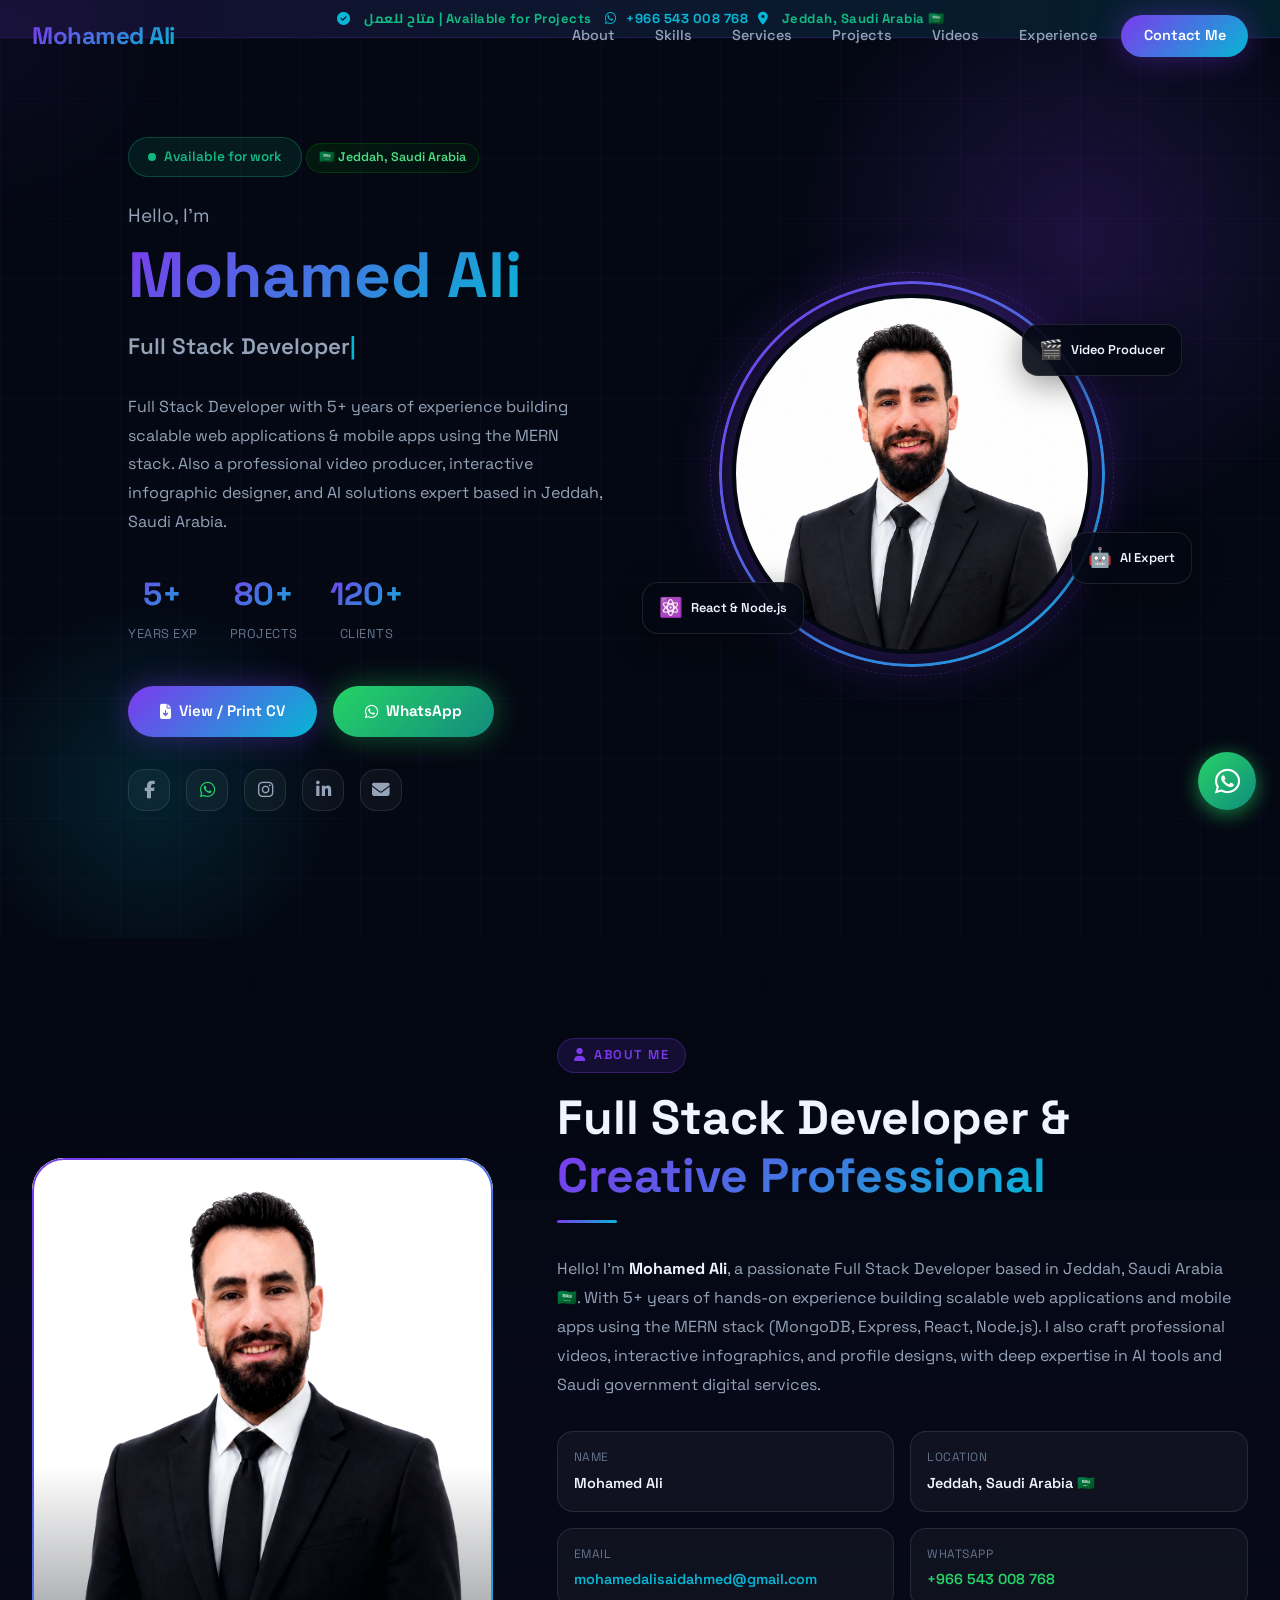
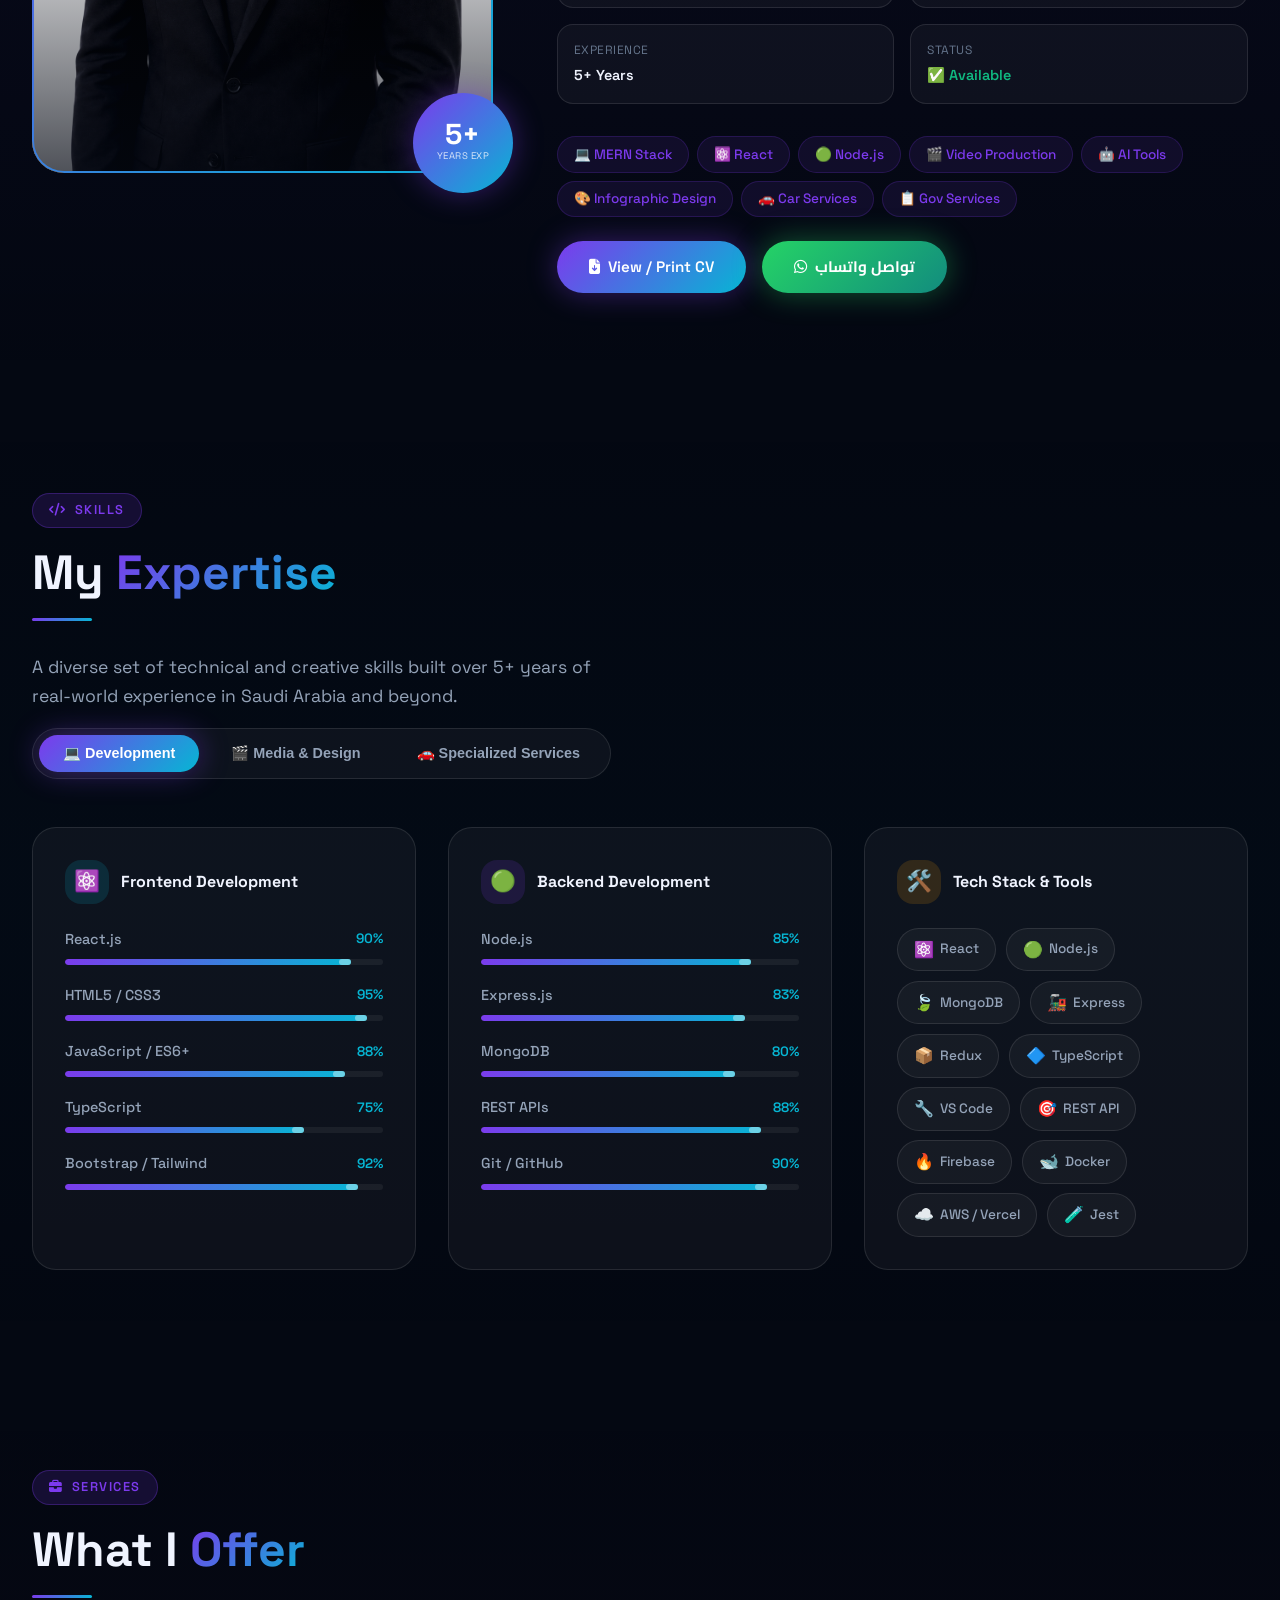
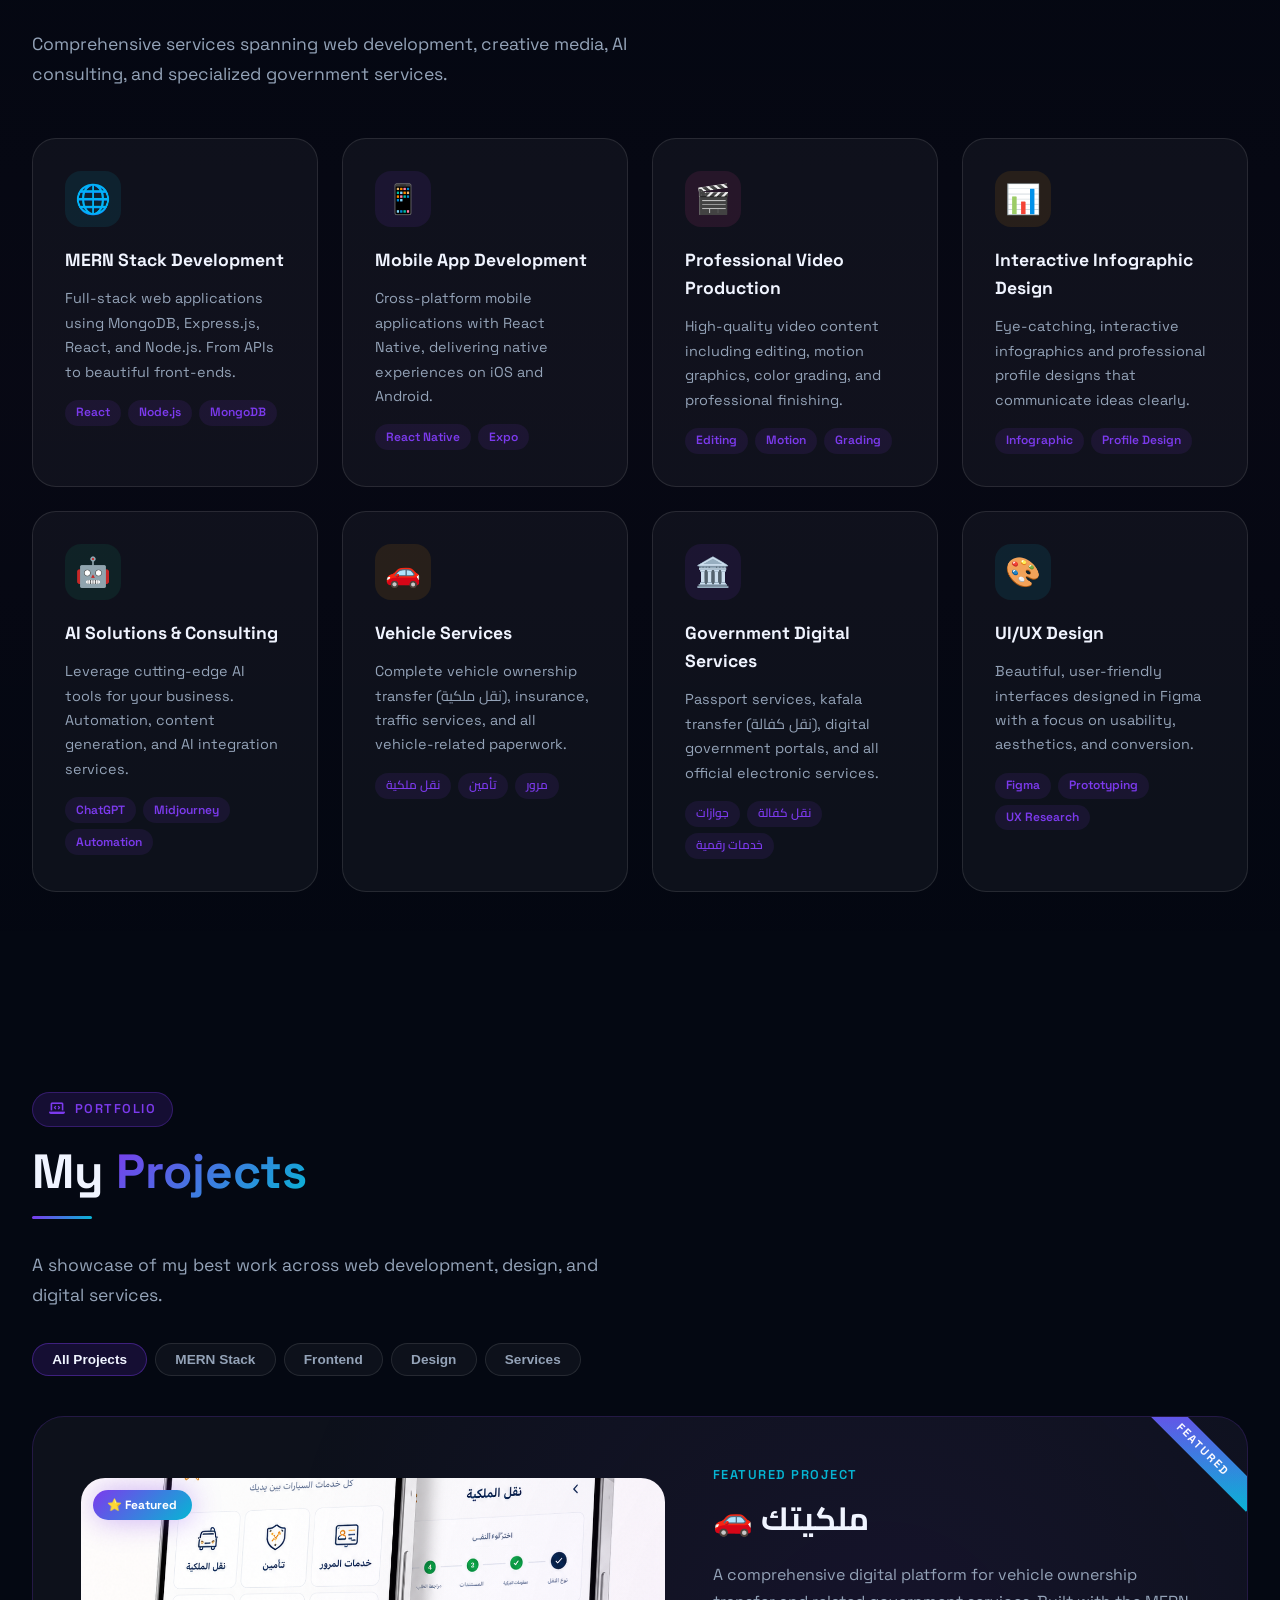
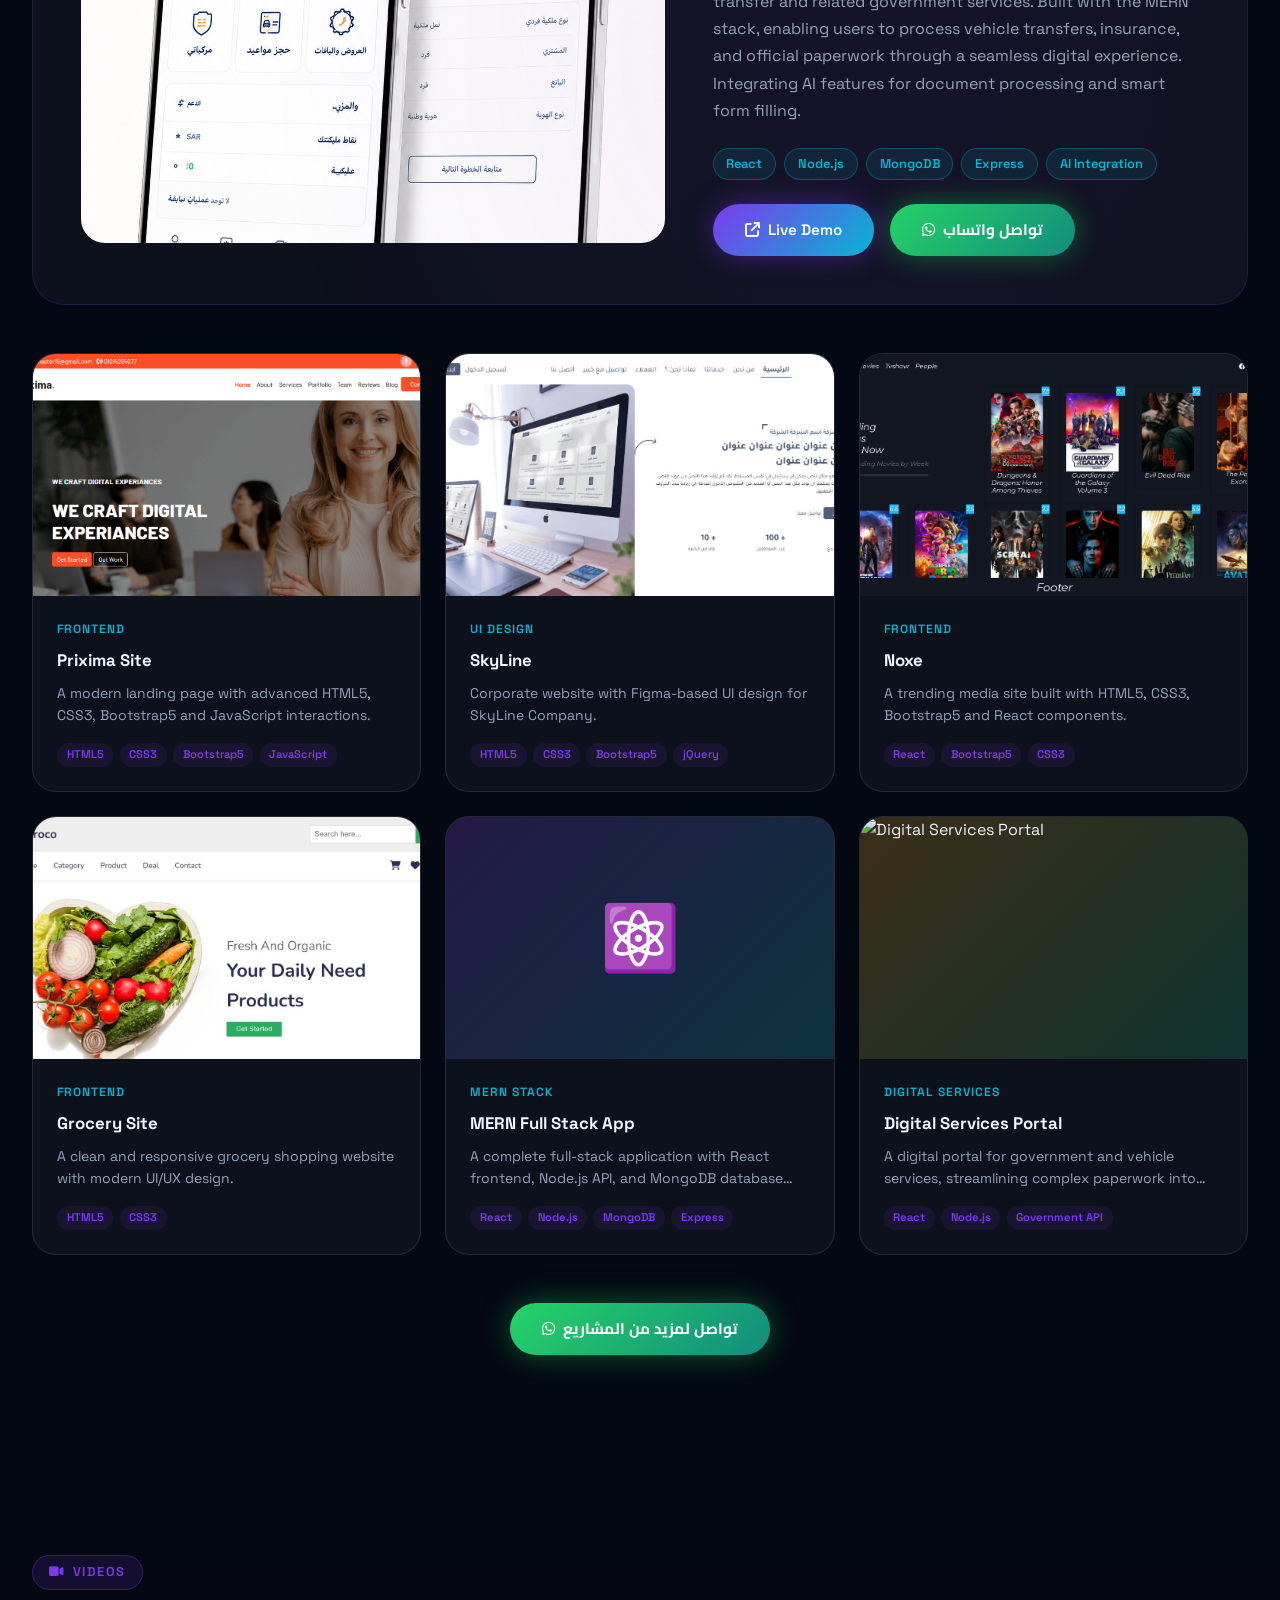
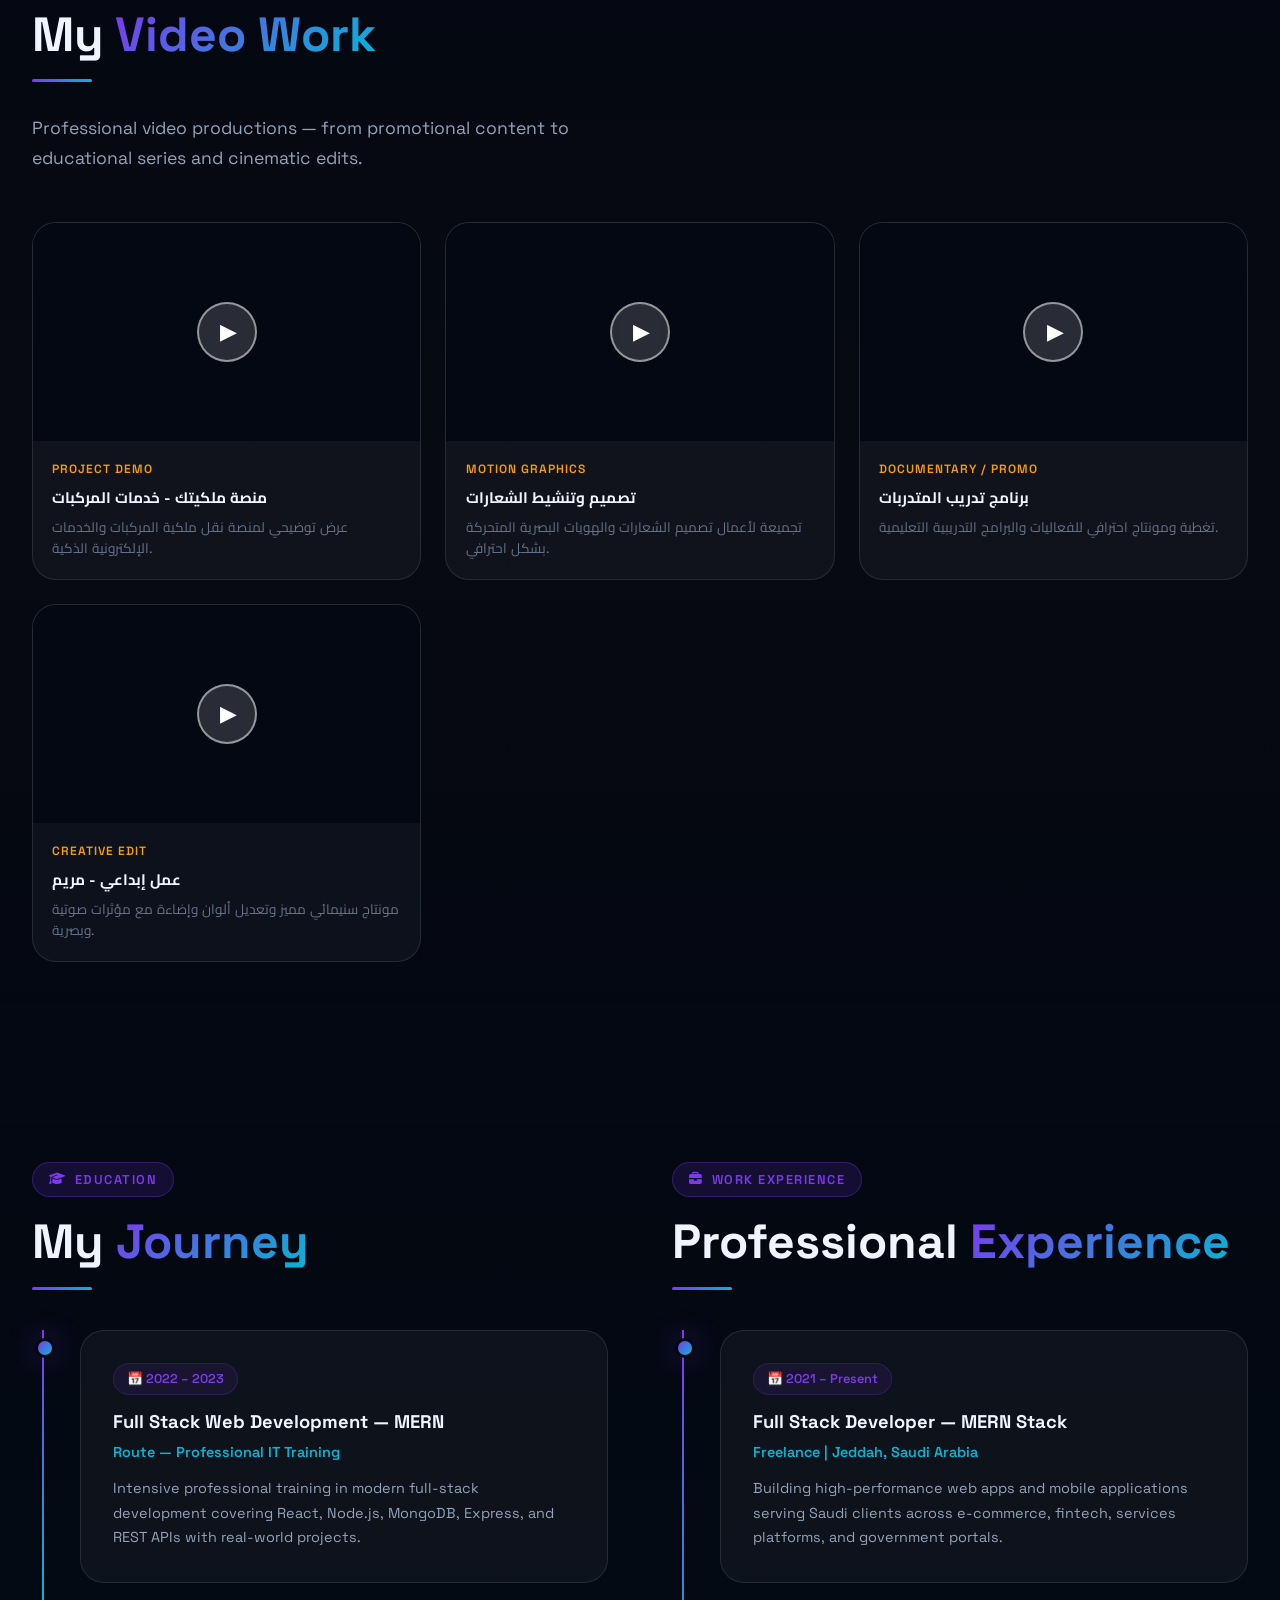
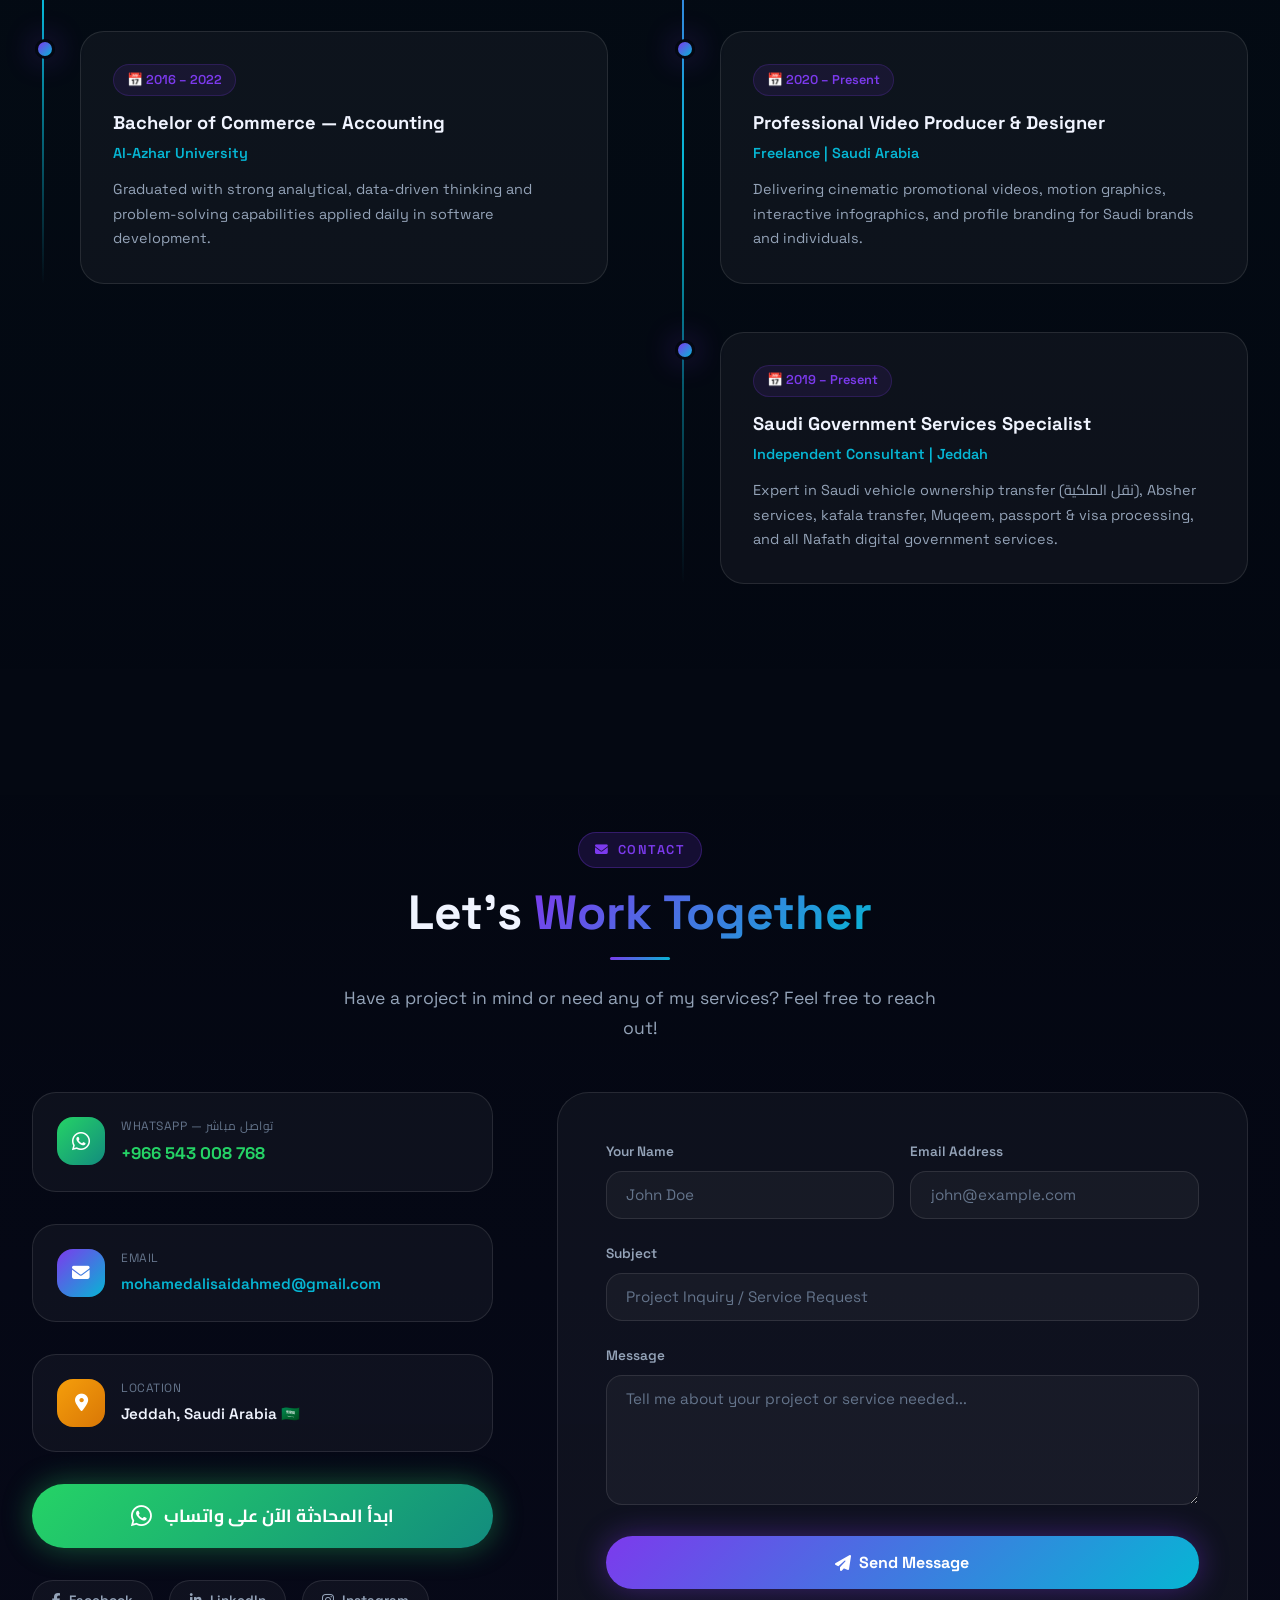
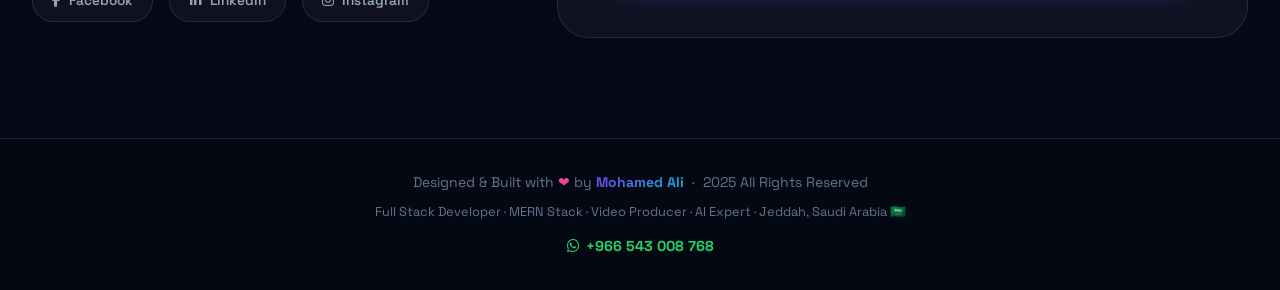
==== commit 10b56218: "Update and modernize portfolio and CV, localize to Jeddah SA" ====
--- a/index.html
+++ b/index.html
@@ -1,2686 +1,1265 @@
-<!doctype html>
-<html lang=en>
-<meta content="text/html;charset=utf-8" http-equiv=content-type>
-<meta charset=utf-8>
-<meta content="IE=edge" http-equiv=X-UA-Compatible>
-<title>MOHAMED ALI | CV</title>
-<meta content="MOHAMED ALI CV" name=description>
-<meta content="MOHAMED ALI,MOHAMED,CV MOHAMED , CV ,FrontEnd" name=keywords>
-<meta content="width=device-width,initial-scale=1,maximum-scale=1" name=viewport>
-<meta content="MOHAMED ALI" name=author>
-<link href=apple-touch-icon.png rel=apple-touch-icon>
-<link href="https://fonts.googleapis.com/css?family=Cabin+Condensed:400,500,700|Muli:400" rel=stylesheet>
-<link href=css/ionicons.min.css rel=stylesheet>
-<link href=css/swiper.min.css rel=stylesheet>
-<link href=css/magnific-popup.css rel=stylesheet>
-<link href=css/animate.css rel=stylesheet>
-<link href=css/pogo-slider.css rel=stylesheet>
-<link href=css/bootstrap-rtl.css rel=stylesheet>
-<link href=toggle/toggle.css rel=stylesheet>
-<link href=css/color_styles/blue-rtl.css rel=stylesheet>
-<script src=../../../www.google.com/recaptcha/api.js async defer></script>
-
-<body data-image-bg=img/bg.jpg data-image-overlay="rgba(27, 21, 21, 0)">
-    <div class=loading id=pre-loader>
-        <div class=loading-center>
-            <div class=scale-circle><span></span><span></span></div>
-            <div class=loader-content></div>
-        </div>
+<!DOCTYPE html>
+<html lang="en" dir="ltr">
+
+<head>
+  <meta charset="UTF-8" />
+  <meta name="viewport" content="width=device-width, initial-scale=1.0" />
+  <meta http-equiv="X-UA-Compatible" content="IE=edge" />
+  <title>Mohamed Ali | Full Stack Developer & MERN Stack Expert | Jeddah</title>
+  <meta name="description"
+    content="Mohamed Ali - Full Stack Developer specializing in MERN Stack (React, Node.js, MongoDB), Professional Video Producer, AI Solutions Expert, and Government Services Specialist based in Jeddah, Saudi Arabia." />
+  <meta name="keywords"
+    content="Mohamed Ali, Full Stack Developer, MERN Stack, React, Node.js, MongoDB, Web Developer, Video Producer, AI, Saudi Arabia, Jeddah, ملكيتك, مطور مواقع, جدة" />
+  <meta name="author" content="Mohamed Ali" />
+  <meta property="og:title" content="Mohamed Ali | Full Stack Developer" />
+  <meta property="og:description" content="Full Stack Developer | MERN Stack | Video Producer | AI Expert" />
+  <meta property="og:type" content="website" />
+  <link rel="icon" type="image/png" href="apple-touch-icon.png" />
+
+  <!-- Google Fonts -->
+  <link rel="preconnect" href="https://fonts.googleapis.com" />
+  <link rel="preconnect" href="https://fonts.gstatic.com" crossorigin />
+  <link
+    href="https://fonts.googleapis.com/css2?family=Space+Grotesk:wght@300;400;500;600;700&family=Cairo:wght@300;400;600;700;900&display=swap"
+    rel="stylesheet" />
+
+  <!-- Font Awesome -->
+  <link rel="stylesheet" href="https://cdnjs.cloudflare.com/ajax/libs/font-awesome/6.5.0/css/all.min.css" />
+
+  <!-- Stylesheet -->
+  <link rel="stylesheet" href="style.css" />
+</head>
+
+<body>
+
+  <!-- Availability Bar -->
+  <div class="availability-bar">
+    <i class="fa-solid fa-circle-check"></i>
+    <span>متاح للعمل | Available for Projects</span>
+    <i class="fa-brands fa-whatsapp"></i>
+    <a href="https://wa.me/966543008768" target="_blank" rel="noopener"
+      style="color:var(--accent-cyan);font-weight:700;">+966 543 008 768</a>
+    <i class="fa-solid fa-location-dot"></i>
+    <span>Jeddah, Saudi Arabia 🇸🇦</span>
+  </div>
+
+  <!-- Cursor Glow -->
+  <div class="cursor-glow" id="cursor-glow"></div>
+
+  <!-- Particles Canvas -->
+  <canvas id="particles-canvas" aria-hidden="true"></canvas>
+
+  <!-- Loader -->
+  <div id="loader" aria-label="Loading">
+    <div class="loader-logo">MA.</div>
+    <div class="loader-bar-wrap">
+      <div class="loader-bar"></div>
     </div>
-    <div class=menu-section>
-        <div class=container>
-            <div class=row>
-                <div class="animated fadeIn col-md-12 tile-nav" id=tile-menu>
-                    <div class=row id=row-a>
-                        <div class=col-md-9>
-                            <div class=row>
-                                <h6 class=group-title>Explore</h6>
-                                <div class="col-md-4 padding-fix p0-right">
-                                    <div class=col-md-12>
-                                        <div class="animated zoomIn tile-container-big">
-                                            <div class=pogoSlider id=big-tile-slider>
-                                                <div class="pogoSlider-slide slide-flex" data-duration=2000
-                                                    data-transition=zipReveal><img alt="" src=img/profile/4.png
-                                                        class="pogoSlider-slide-element profile" data-delay=300
-                                                        data-duration=750 data-in=slideUp data-out=slideUp>
-                                                    <h4 class=pogoSlider-slide-element data-delay=500 data-duration=750
-                                                        data-in=slideUp data-out=slideDown>Mohamed
-                                                        ali</h4>
-                                                    <p class=pogoSlider-slide-element data-delay=700 data-duration=750
-                                                        data-in=slideDown data-out=slideUp>Web
-                                                        Developer
-                                                </div>
-                                                <div class=pogoSlider-slide data-duration=2000
-                                                    data-transition=verticalSplitReveal>
-                                                    <p class="pogoSlider-slide-element flex-tile col-6-6" data-delay=300
-                                                        data-duration=750 data-in=slideUp data-out=slideDown><i
-                                                            class=ion-ios-checkmark-outline></i>Experienced
-                                                    <p class="pogoSlider-slide-element flex-tile col-6-6" data-delay=400
-                                                        data-duration=750 data-in=slideDown data-out=slideDown><i
-                                                            class=ion-ios-bolt-outline></i>Frontend Ninja
-                                                    <p class="pogoSlider-slide-element flex-tile col-6-6" data-delay=600
-                                                        data-duration=750 data-in=slideUp data-out=slideDown><i
-                                                            class=ion-ios-sunny-outline></i>Socialist
-                                                    <p class="pogoSlider-slide-element flex-tile col-6-6" data-delay=700
-                                                        data-duration=750 data-in=slideDown data-out=slideDown><i
-                                                            class=ion-ios-eye-outline></i>Hardworking
-                                                </div>
-                                                <div class=pogoSlider-slide data-duration=2000
-                                                    data-transition=verticalSplitReveal>
-                                                    <p class="pogoSlider-slide-element flex-tile col-6-6" data-delay=300
-                                                        data-duration=750 data-in=slideUp data-out=slideDown><i
-                                                            class=ion-ios-heart-outline></i>Laravel
-                                                    <p class="pogoSlider-slide-element flex-tile col-6-6" data-delay=400
-                                                        data-duration=750 data-in=slideDown data-out=slideDown><i
-                                                            class=ion-ios-wineglass-outline></i>Php
-                                                    <p class="pogoSlider-slide-element flex-tile col-6-6" data-delay=600
-                                                        data-duration=750 data-in=slideUp data-out=slideDown><i
-                                                            class=ion-ios-moon-outline></i>Rest
-                                                    <p class="pogoSlider-slide-element flex-tile col-6-6" data-delay=700
-                                                        data-duration=750 data-in=slideDown data-out=slideDown><i
-                                                            class=ion-social-angular-outline></i>React
-                                                </div>
-                                                <div class="pogoSlider-slide slide-flex" data-duration=1000
-                                                    data-transition=verticalSplitReveal>
-                                                    <h6 class=pogoSlider-slide-element data-delay=300 data-duration=750
-                                                        data-in=slideUp data-out=slideDown><span
-                                                            class=number>1123+</span></h6>
-                                                    <h4 class=pogoSlider-slide-element data-delay=300 data-duration=750
-                                                        data-in=slideDown data-out=slideDown>
-                                                        Portfolios</h4>
-                                                    <div class="pogoSlider-slide-element icons" data-duration=750
-                                                        data-delay=500 data-in=slideUp data-out=slideDown><i
-                                                            class=ion-social-dribbble-outline></i> <i
-                                                            class=ion-social-pinterest-outline></i> <i
-                                                            class=ion-social-apple-outline></i> <i
-                                                            class=ion-social-github-outline></i></div>
-                                                </div>
-                                                <div class=pogoSlider-slide data-duration=2000
-                                                    data-transition=verticalSplitReveal>
-                                                    <p class="pogoSlider-slide-element flex-tile col-md-12"
-                                                        data-delay=500 data-duration=750 data-in=slideUp
-                                                        data-out=slideDown><i
-                                                            class="icon-shadow ion-happy-outline"></i><span
-                                                            class=number>1123+</span>Happy Clients
-                                                    <p class="pogoSlider-slide-element flex-tile col-md-12"
-                                                        data-delay=500 data-duration=750 data-in=slideDown
-                                                        data-out=slideDown><i
-                                                            class="icon-shadow ion-ios-wineglass-outline"></i><span
-                                                            class=number>1123+</span>Projects Done
-                                                </div>
-                                            </div>
-                                        </div>
-                                    </div>
-                                    <div class=col-md-12><button class="col-xs-6 p0-btm p0-left" id=tile-cv-home><span
-                                                class="animated zoomIn tile-container-medium"><i
-                                                    class=ion-ios-home-outline></i> <span
-                                                    class=tile-info>Home</span></span></button> <button
-                                            class="col-xs-6 p0-btm p0-right" id=tile-cv-about><span
-                                                class="animated zoomIn tile-container-medium"><i
-                                                    class=ion-ios-person-outline></i> <span
-                                                    class=tile-info>About</span></span></button></div>
-                                </div>
-                                <div class="col-md-4 padding-fix p0-left"><button class="p0-btm m4-btm col-xs-12"
-                                        id=tile-cv-skills><span class="animated zoomIn tile-container-medium"><i
-                                                class=ion-ios-pie-outline></i> <span
-                                                class=tile-info>Skills</span></span></button>
-                                    <div class=col-md-12><button class="col-xs-6 p0-btm p0-left"
-                                            id=tile-cv-education><span class="animated zoomIn tile-container-medium"><i
-                                                    class=ion-ios-book-outline></i> <span
-                                                    class=tile-info>Education</span></span></button> <button
-                                            class="col-xs-6 p0-btm p0-right" id=tile-cv-experience><span
-                                                class="animated zoomIn tile-container-medium"><i
-                                                    class=ion-ios-recording-outline></i> <span
-                                                    class=tile-info>Experience</span></span></button></div><button
-                                        class="p0-btm m4-btm col-xs-12" id=tile-cv-portfolios><span
-                                            class="animated zoomIn tile-container-medium"><i
-                                                class=ion-ios-briefcase-outline></i> <span
-                                                class=tile-info>Portfolios</span></span></button>
-                                </div>
-                                <div class="col-md-4 padding-fix">
-                                    <h6 class=group-title>More</h6>
-                                    <div class=col-md-12><button class="col-xs-6 p0-btm p0-left"
-                                            id=tile-cv-testimonials><span
-                                                class="animated zoomIn tile-container-medium"><i
-                                                    class=ion-ios-list-outline></i> <span
-                                                    class=tile-info>Testimonials</span></span></button> <button
-                                            class="col-xs-6 p0-btm p0-right" id=tile-cv-interest><span
-                                                class="animated zoomIn tile-container-medium"><i
-                                                    class=ion-ios-game-controller-a-outline></i> <span
-                                                    class=tile-info>Interest</span></span></button></div><button
-                                        class="p0-btm m4-btm col-xs-12" id=tile-cv-achievements><span
-                                            class="animated zoomIn tile-container-medium"><i
-                                                class=ion-ios-paw-outline></i> <span
-                                                class=tile-info>Achievement's</span></span></button>
-                                    <div class=col-md-12><button class="col-xs-6 p0-btm p0-left" id=tile-cv-extra><span
-                                                class="animated zoomIn tile-container-medium"><i
-                                                    class=ion-ios-plus-outline></i> <span
-                                                    class=tile-info>Extra-Curriculum</span></span></button> <button
-                                            class="col-xs-6 p0-btm p0-right" id=tile-cv-blog><span
-                                                class="animated zoomIn tile-container-medium"><i
-                                                    class=ion-ios-glasses-outline></i> <span
-                                                    class=tile-info>Blog</span></span></button></div>
-                                </div>
-                            </div>
-                        </div>
-                        <div class="col-md-3 margin-fix">
-                            <div class=row>
-                                <h6 class=group-title>Communication</h6><button class="p0-btm m4-btm col-xs-12"
-                                    id=tile-cv-map><span class="animated zoomIn tile-container-medium"><i
-                                            class=ion-ios-location-outline></i> <span class=tile-info>Find
-                                            Me</span></span></button> <button class="p0-btm m4-btm col-xs-12"
-                                    id=tile-cv-contact><span class="animated zoomIn tile-container-medium"><i
-                                            class=ion-ios-at></i> <span class=tile-info>Contact</span></span></button>
-                                <div class=col-md-12><a href=# class="col-xs-6 p0-btm p0-left"><span
-                                            class="animated zoomIn tile-container-medium"><i
-                                                class=ion-social-twitter-outline></i> <span
-                                                class=tile-info>Twitter</span></span></a>
-                                    <div class="col-xs-6 p0-btm p0-right"><a href=#
-                                            class="col-xs-6 p0-btm p0-left m4-btm"><span
-                                                class="animated zoomIn tile-container-small"><i
-                                                    class=ion-social-pinterest-outline></i> </span></a><a href=#
-                                            class="col-xs-6 p0-btm p0-right m4-btm"><span
-                                                class="animated zoomIn tile-container-small"><i
-                                                    class=ion-social-facebook-outline></i> </span></a><a href=#
-                                            class="col-xs-6 p0-btm p0-left"><span
-                                                class="animated zoomIn tile-container-small"><i
-                                                    class=ion-social-rss-outline></i> </span></a><a href=#
-                                            class="col-xs-6 p0-btm p0-right"><span
-                                                class="animated zoomIn tile-container-small"><i
-                                                    class=ion-social-linkedin-outline></i></span></a></div>
-                                </div>
-                            </div>
-                        </div>
-                    </div>
-                </div>
-            </div>
-        </div>
+  </div>
+
+  <!-- ===================== NAVBAR ===================== -->
+  <nav id="navbar" role="navigation" aria-label="Main navigation">
+    <div class="nav-container">
+      <a href="#hero" class="nav-logo" id="nav-logo">Mohamed Ali</a>
+
+      <div class="nav-links" role="menubar">
+        <a href="#about" role="menuitem">About</a>
+        <a href="#skills" role="menuitem">Skills</a>
+        <a href="#services" role="menuitem">Services</a>
+        <a href="#projects" role="menuitem">Projects</a>
+        <a href="#videos" role="menuitem">Videos</a>
+        <a href="#experience" role="menuitem">Experience</a>
+        <a href="#contact" class="nav-cta" role="menuitem" id="nav-contact-btn">Contact Me</a>
+      </div>
+
+      <button class="nav-toggle" id="nav-toggle" aria-label="Toggle mobile menu" aria-expanded="false">
+        <span></span><span></span><span></span>
+      </button>
     </div>
-    <div class=menu-section>
-        <div class=container>
-            <div class=row>
-                <div class="animated fadeIn col-md-12 launcher-nav" id=launcher-menu>
-                    <div class=row id=row-b>
-                        <div class="swiper-container swiper-container-launcher" id=launcher-slider>
-                            <div class=swiper-wrapper>
-                                <div class=swiper-slide>
-                                    <div class="col-md-12 col-sm-12">
-                                        <div class=row style=justify-content:center>
-                                            <div class="col-xs-6 col-md-3 col-sm-3">
-                                                <div class=icon-container><button class=overlay-btn
-                                                        id=launcher-cv-home><img alt=""
-                                                            src=img/icons/business_contact.png
-                                                            class="animated zoomIn overlay-icon"> <span
-                                                            class="animated zoomIn icon-info">Home</span></button>
-                                                </div>
-                                            </div>
-                                            <div class="col-xs-6 col-md-3 col-sm-3">
-                                                <div class=icon-container><button class=overlay-btn
-                                                        id=launcher-cv-about><img alt=""
-                                                            src=img/icons/comvzhssmyverizon.png
-                                                            class="animated zoomIn overlay-icon"> <span
-                                                            class="animated zoomIn icon-info">About
-                                                            Me</span></button></div>
-                                            </div>
-                                            <div class="col-xs-6 col-md-3 col-sm-3">
-                                                <div class=icon-container><button class=overlay-btn
-                                                        id=launcher-cv-skills><img alt="" src=img/icons/pie_chart.png
-                                                            class="animated zoomIn overlay-icon"> <span
-                                                            class="animated zoomIn icon-info">Skills</span></button>
-                                                </div>
-                                            </div>
-                                            <div class="col-xs-6 col-md-3 col-sm-3">
-                                                <div class=icon-container><button class=overlay-btn
-                                                        id=launcher-cv-education><img alt=""
-                                                            src=img/icons/graduation_cap.png
-                                                            class="animated zoomIn overlay-icon"> <span
-                                                            class="animated zoomIn icon-info">Education</span></button>
-                                                </div>
-                                            </div>
-                                            <div class="col-xs-6 col-md-3 col-sm-3">
-                                                <div class=icon-container><button class=overlay-btn
-                                                        id=launcher-cv-contact><img alt="" src=img/icons/envelope.png
-                                                            class="animated zoomIn overlay-icon"> <span
-                                                            class="animated zoomIn icon-info">Contact</span></button>
-                                                </div>
-                                            </div>
-                                            <div class="col-xs-6 col-md-3 col-sm-3">
-                                                <div class=icon-container><button class=overlay-btn
-                                                        id=launcher-cv-portfolios><img alt="" src=img/icons/safe.png
-                                                            class="animated zoomIn overlay-icon"> <span
-                                                            class="animated zoomIn icon-info">Portfolios</span></button>
-                                                </div>
-                                            </div>
-                                            <div class="col-xs-6 col-md-3 col-sm-3">
-                                                <div class=icon-container><button class=overlay-btn
-                                                        id=launcher-cv-interest><img alt="" src=img/icons/Gindr.png
-                                                            class="animated zoomIn overlay-icon"> <span
-                                                            class="animated zoomIn icon-info">Interest</span></button>
-                                                </div>
-                                            </div>
-                                        </div>
-                                    </div>
-                                </div>
-                            </div>
-                            <div class="animated delay1s fadeInUp swiper-pagination swiper-pagination-launcher">
-                            </div>
-                        </div>
-                    </div>
-                </div>
-            </div>
-        </div>
+
+    <!-- Mobile Nav -->
+    <nav class="nav-mobile" id="nav-mobile" aria-label="Mobile navigation">
+      <a href="#about">About</a>
+      <a href="#skills">Skills</a>
+      <a href="#services">Services</a>
+      <a href="#projects">Projects</a>
+      <a href="#videos">Videos</a>
+      <a href="#experience">Experience</a>
+      <a href="#contact">Contact Me</a>
+    </nav>
+  </nav>
+
+  <!-- ===================== HERO ===================== -->
+  <section id="hero">
+    <div class="hero-bg-grid" aria-hidden="true"></div>
+    <div class="hero-bg-orb-1" aria-hidden="true"></div>
+    <div class="hero-bg-orb-2" aria-hidden="true"></div>
+
+    <div class="container">
+      <div class="hero-inner">
+
+        <!-- Text -->
+        <div class="hero-text">
+          <div class="hero-badge">
+            <span>Available for work</span>
+          </div>
+          <div class="saudi-badge">
+            🇸🇦 Jeddah, Saudi Arabia
+          </div>
+
+          <p class="hero-greeting">Hello, I'm</p>
+          <h1 class="hero-name">
+            <span class="gradient-text">Mohamed Ali</span>
+          </h1>
+          <div class="hero-role" aria-live="polite">
+            <span id="typed-text"></span><span class="typed-cursor">|</span>
+          </div>
+          <p class="hero-description">
+            Full Stack Developer with 5+ years of experience building scalable web applications & mobile apps using the
+            MERN stack. Also a professional video producer, interactive infographic designer, and AI solutions expert
+            based in Jeddah, Saudi Arabia.
+          </p>
+
+          <div class="hero-stats">
+            <div class="hero-stat">
+              <span class="num" data-count="5" data-suffix="+">0+</span>
+              <span class="label">Years Exp</span>
+            </div>
+            <div class="hero-stat">
+              <span class="num" data-count="80" data-suffix="+">0+</span>
+              <span class="label">Projects</span>
+            </div>
+            <div class="hero-stat">
+              <span class="num" data-count="120" data-suffix="+">0+</span>
+              <span class="label">Clients</span>
+            </div>
+          </div>
+
+          <div class="hero-actions">
+            <a href="img/cv.html" target="_blank" class="btn-primary" id="hero-download-cv">
+              <i class="fa-solid fa-file-arrow-down"></i> View / Print CV
+            </a>
+            <a href="https://wa.me/966543008768" target="_blank" rel="noopener" class="btn-whatsapp" id="hero-whatsapp">
+              <i class="fa-brands fa-whatsapp"></i> WhatsApp
+            </a>
+          </div>
+
+          <div class="hero-social" aria-label="Social media links">
+            <a href="https://tinyurl.com/3kpjf6js" target="_blank" rel="noopener" aria-label="Facebook"
+              id="hero-facebook" title="Facebook">
+              <i class="fa-brands fa-facebook-f"></i>
+            </a>
+            <a href="https://wa.me/966543008768" target="_blank" rel="noopener" aria-label="WhatsApp"
+              id="hero-whatsapp-icon" title="WhatsApp" style="color:#25d366">
+              <i class="fa-brands fa-whatsapp"></i>
+            </a>
+            <a href="https://www.instagram.com/hamoo.ali.aziz/" target="_blank" rel="noopener" aria-label="Instagram"
+              id="hero-instagram" title="Instagram">
+              <i class="fa-brands fa-instagram"></i>
+            </a>
+            <a href="https://www.linkedin.com/in/mohamed-ali-7a0710191/" target="_blank" rel="noopener"
+              aria-label="LinkedIn" id="hero-linkedin" title="LinkedIn">
+              <i class="fa-brands fa-linkedin-in"></i>
+            </a>
+            <a href="mailto:mohamedalisaidahmed@gmail.com" aria-label="Email" id="hero-email" title="Email">
+              <i class="fa-solid fa-envelope"></i>
+            </a>
+          </div>
+        </div>
+
+        <!-- Image -->
+        <div class="hero-image-wrap">
+          <div class="hero-image-ring">
+            <img src="Removal-129.png" alt="Mohamed Ali - Full Stack Developer" class="hero-img" id="hero-profile-img"
+              loading="eager" />
+          </div>
+
+          <div class="hero-float-badge badge-1">
+            <span class="icon">⚛️</span>
+            <span>React & Node.js</span>
+          </div>
+          <div class="hero-float-badge badge-2">
+            <span class="icon">🎬</span>
+            <span>Video Producer</span>
+          </div>
+          <div class="hero-float-badge badge-3">
+            <span class="icon">🤖</span>
+            <span>AI Expert</span>
+          </div>
+        </div>
+
+      </div>
     </div>
-    <main class=main>
-        <div class="animated fadeIn launch-intro" id=intro>
-            <div class=launch-content>
-                <div class=loading-center>
-                    <div class=scale-circle><span></span><span></span></div>
-                    <div class=loader-content></div>
-                </div>
-            </div>
-        </div>
-        <div class="animated fadeInRightBig hidden side-panel">
-            <h5>Social Centre</h5>
-            <div class=social-content><a href=https://twitter.com/twitter class=twitter-timeline
-                    data-link-color=#2B7BB9>Tweets by twitter</a>
-                <script src=../../../platform.twitter.com/widgets.js async charset=utf-8></script>
-            </div>
-        </div>
-        <section class=section id=cv-home>
-            <div class=container>
-                <div class="animated slideInDown section-intro">
-                    <h5><i class=ion-record></i> MOHAMED ALI</h5>
-                    <div class=intro-buttons><button class="animated fadeInDown delay0-6s full-screen"><i
-                                class=ion-arrow-resize></i></button></div>
-                </div>
-                <div class=desktop>
-                    <div class=cv-home-content>
-                        <div class=content>
-                            <div class=cv-home-holder style=flex-direction:row-reverse;display:flex;align-items:center>
-                                <div class="animated delay1s fadeInLeft col-md-6 profile-image"><img
-                                        alt="MOHAMED ALI PHOTO" src='Removal-129.png'></div>
-                                <div class="animated fadeInRight delay1-5s col-md-6 profile-block">
-                                    <div class=profile-infos>
-                                        <div class=text-content>
-                                            <h4 class="animated fadeInDown delay1-9s">HEY!</h4>
-                                            <h4 class="animated fadeInUp delay2-2s profile-name">I'M <b
-                                                    class=accent-color>MOHAMED ALI</b></h4>
-                                            <h5 class="animated fadeInDown delay2-4s">Front End Developer - REACT
-                                            </h5>
-                                            <ul class=profile-list>
-                                                <li class="animated fadeInRight delay2-6s"><span class=title-icon
-                                                        style=width:30px;display:inline-block><i
-                                                            class=ion-ios-email-outline aria-hidden=true></i></span>
-                                                    <span class=item-content><a href=mailto:mohamedalisaidahmed@gmail.com
-                                                            style=color:#007bb5;font-weight:700>mohamedalisaidahmed@gmail.com</a></span>
-                                                <li class="animated fadeInRight delay2-5s"><span class=title-icon
-                                                        style=width:30px;display:inline-block><i class=ion-social-github
-                                                            aria-hidden=true></i></span>
-                                                    <span class=item-content>https://github.com/mohamedaliaziz</span>
-                                                <li class="animated fadeInRight delay2-8s"><span class=title-icon
-                                                        style=width:30px;display:inline-block><i
-                                                            class=ion-ios-telephone-outline aria-hidden=true></i></span>
-                                                    <span class=item-content>+01012548864</span>
-                                                <li class="animated fadeInRight delay2-8s"><span class=title-icon
-                                                        style=width:30px;display:inline-block><i
-                                                            class=ion-ios-telephone-outline aria-hidden=true></i></span>
-                                                    <span class=item-content>+01012372155</span>
-                                                <li class="animated fadeInRight delay2-7s"><span class=title-icon
-                                                        style=width:30px;display:inline-block><i
-                                                            class=ion-ios-location-outline aria-hidden=true></i></span>
-                                                    <span class=item-content>Kafr El-Shaikh</span>
-                                            </ul>
-                                        </div>
-                                        <ul class="animated fadeInUp delay3s social-list">
-                                            <li><a href=https://tinyurl.com/3kpjf6js target=_blank><i
-                                                        class=ion-social-facebook-outline></i></a>
-                                            <li><a href=https://github.com/mohamedaliaziz target=_blank><i
-                                                        class=ion-social-github-outline></i></a>
-                                            <li><a href=https://www.instagram.com/hamoo.ali.aziz/ target=_blank><i
-                                                        class=ion-social-instagram-outline></i></a>
-                                            <li><a href=https://www.linkedin.com/in/mohamed-ali-7a0710191/
-                                                    target=_blank><i class=ion-social-linkedin-outline></i></a>
-                                        </ul>
-                                    </div>
-                                </div>
-                            </div>
-                        </div>
-                    </div>
-                </div>
-            </div>
-        </section>
-        <section class=section id=cv-about>
-            <div class=container>
-                <div class="animated slideInDown section-intro">
-                    <h5><i class=ion-record></i> About Me</h5>
-                    <div class=intro-buttons><button class="animated fadeInDown delay0-6s full-screen"><i
-                                class=ion-arrow-resize></i></button> <button
-                            class="animated fadeInDown btn-close cv-close delay0-2s"><i
-                                class="exit ion-ios-close-empty"></i></button></div>
-                </div>
-                <div class=desktop>
-                    <div class=about-content-profile>
-                        <div class=content>
-                            <div class=about-info-holder>
-                                <div class="animated delay1s col-md-4 fadeInLeft about-image"
-                                    data-image-bg=img/profile/6.jpg data-image-overlay="rgba(27, 21, 21, 0.4)">
-                                    <div class=animated-text-content>
-                                        <div id=animated-text-me>
-                                            <div id=typed-strings-me>
-                                                <p>Frontend <strong>Ninja.</strong>
-                                                <p><strong>Experienced.</strong>
-                                                <p>Hard <strong>Working.</strong>
-                                                <p><strong>Positive.</strong>
-                                            </div>
-                                        </div>
-                                    </div>
-                                    <div class=download-cv><a href=./img/AHMED-MENISY.pdf class=download-link
-                                            download="MOHAMED ALI.pdf"
-                                            style=color:#2196f3;font-size:1.1em;font-weight:700><i
-                                                class=ion-android-download></i>Download CV</a></div>
-                                </div>
-                                <div class="animated fadeInRight delay1-5s col-md-8 full-info">
-                                    <div class=text-content>
-                                        <h4 class="animated fadeInDown delay1-8s">Bit More About Me ?</h4>
-                                        <p class="animated fadeInUp delay2-1s">Hello! I’m MOHAMED ALI. Junior Web
-                                            Developer with over 1 years of experience specializing in front end
-                                            development. Experienced with all stages of the development cycle for
-                                            dynamic web projects. Having an in-depth knowledge including advanced
-                                            HTML5, CSS, CSS3, SASS, BootStrap5, JSON, XML, JavaScript, JQuery,
-                                            React .
-                                        <div class="animated fadeInUp delay2-5s summary-tile">
-                                            <div class="tile col-3-6">
-                                                <h5>FRONTEND</h5>
-                                                <p>DEVELOPER
-                                            </div>
-                                            <div class="tile col-3-6">
-                                                <h5>26 YEARS</h5>
-                                                <p>YOUNG
-                                            </div>
-                                            <div class="tile col-3-6">
-                                                <h5>AL AZHAR</h5>
-                                                <p>GRADUATE
-                                            </div>
-                                            <div class="tile col-3-6">
-                                                <h5>1 YEAR</h5>
-                                                <p>EXPERIENCE
-                                            </div>
-                                        </div>
-                                    </div>
-                                </div>
-                            </div>
-                        </div>
-                    </div>
-                </div>
-            </div>
-        </section>
-        <section class=section id=cv-skills>
-            <div class=container>
-                <div class="animated slideInDown section-intro">
-                    <h5><i class=ion-record></i> Skills</h5>
-                    <div class=intro-buttons><button class="animated fadeInDown delay0-6s full-screen"><i
-                                class=ion-arrow-resize></i></button> <button
-                            class="animated fadeInDown btn-close cv-close delay0-2s"><i
-                                class="exit ion-ios-close-empty"></i></button></div>
-                </div>
-                <div class=desktop>
-                    <div class=skills-style-one>
-                        <div class=content>
-                            <div class=skills-holder>
-                                <div class="animated fadeInDown delay1s col-md-4 skills-block">
-                                    <div class=skills>
-                                        <h4>Professional</h4>
-                                        <div class=items-bar>
-                                            <div class=skills-info><span class=title>HTML5</span> <span><b
-                                                        class=counter-numbers data-from=0 data-refresh-interval=50
-                                                        data-speed=5000 data-to=95></b>%</span></div>
-                                            <div class=skills-bar data-percent=95%></div>
-                                            <div class=skills-bar-bg></div>
-                                        </div>
-                                        <div class=items-bar>
-                                            <div class=skills-info><span class=title>CSS3</span> <span><b
-                                                        class=counter-numbers data-from=0 data-refresh-interval=50
-                                                        data-speed=5000 data-to=90></b>%</span></div>
-                                            <div class=skills-bar data-percent=90%></div>
-                                            <div class=skills-bar-bg></div>
-                                        </div>
-                                        <div class=items-bar>
-                                            <div class=skills-info><span class=title>Sass</span> <span><b
-                                                        class=counter-numbers data-from=0 data-refresh-interval=50
-                                                        data-speed=5000 data-to=90></b>%</span></div>
-                                            <div class=skills-bar data-percent=90%></div>
-                                            <div class=skills-bar-bg></div>
-                                        </div>
-                                        <div class=items-bar>
-                                            <div class=skills-info><span class=title>BootStrap5</span> <span><b
-                                                        class=counter-numbers data-from=0 data-refresh-interval=50
-                                                        data-speed=5000 data-to=95></b>%</span></div>
-                                            <div class=skills-bar data-percent=95%></div>
-                                            <div class=skills-bar-bg></div>
-                                        </div>
-                                        <div class=items-bar>
-                                            <div class=skills-info><span class=title>JS / ES6</span> <span><b
-                                                        class=counter-numbers data-from=0 data-refresh-interval=50
-                                                        data-speed=5000 data-to=85></b>%</span></div>
-                                            <div class=skills-bar data-percent=85%></div>
-                                            <div class=skills-bar-bg></div>
-                                        </div>
-                                        <div class=items-bar>
-                                            <div class=skills-info><span class=title>Jquery</span> <span><b
-                                                        class=counter-numbers data-from=0 data-refresh-interval=50
-                                                        data-speed=5000 data-to=90></b>%</span></div>
-                                            <div class=skills-bar data-percent=90%></div>
-                                            <div class=skills-bar-bg></div>
-                                        </div>
-                                        <div class=items-bar>
-                                            <div class=skills-info><span class=title>React</span> <span><b
-                                                        class=counter-numbers data-from=0 data-refresh-interval=50
-                                                        data-speed=5000 data-to=85></b>%</span></div>
-                                            <div class=skills-bar data-percent=85%></div>
-                                            <div class=skills-bar-bg></div>
-                                        </div>
-                                    </div>
-                                </div>
-                                <div class="animated delay1s col-md-4 skills-block fadeInUp">
-                                    <div class=skills>
-                                        <h4>Personal</h4>
-                                        <div class=items-bar>
-                                            <div class=skills-info><span class=title>COMMUNICATION</span> <span><b
-                                                        class=counter-numbers data-from=0 data-refresh-interval=50
-                                                        data-speed=5000 data-to=95></b>%</span></div>
-                                            <div class=skills-bar data-percent=95%></div>
-                                            <div class=skills-bar-bg></div>
-                                        </div>
-                                        <div class=items-bar>
-                                            <div class=skills-info><span class=title>TEAM WORK</span> <span><b
-                                                        class=counter-numbers data-from=0 data-refresh-interval=50
-                                                        data-speed=5000 data-to=90></b>%</span></div>
-                                            <div class=skills-bar data-percent=90%></div>
-                                            <div class=skills-bar-bg></div>
-                                        </div>
-                                        <div class=items-bar>
-                                            <div class=skills-info><span class=title>HARD WORK</span> <span><b
-                                                        class=counter-numbers data-from=0 data-refresh-interval=50
-                                                        data-speed=5000 data-to=90></b>%</span></div>
-                                            <div class=skills-bar data-percent=90%></div>
-                                            <div class=skills-bar-bg></div>
-                                        </div>
-                                        <div class=items-bar>
-                                            <div class=skills-info><span class=title>CREATIVITY</span> <span><b
-                                                        class=counter-numbers data-from=0 data-refresh-interval=50
-                                                        data-speed=5000 data-to=95></b>%</span></div>
-                                            <div class=skills-bar data-percent=95%></div>
-                                            <div class=skills-bar-bg></div>
-                                        </div>
-                                    </div>
-                                </div>
-                                <div class="animated fadeInDown delay1s col-md-4 skills-block">
-                                    <div class=skills>
-                                        <h4>Extra</h4>
-                                        <div class=skills-info><span class=title>GitHub</span> <span><b
-                                                    class=counter-numbers data-from=0 data-refresh-interval=50
-                                                    data-speed=5000 data-to=90></b>%</span></div>
-                                        <div class=skills-bar data-percent=90%></div>
-                                        <div class=skills-bar-bg></div>
-                                        <div class=skills-info><span class=title>CHROME DEV</span> <span><b
-                                                    class=counter-numbers data-from=0 data-refresh-interval=50
-                                                    data-speed=5000 data-to=85></b>%</span></div>
-                                        <div class=skills-bar data-percent=85%></div>
-                                        <div class=skills-bar-bg></div>
-                                        <div class=skills-info><span class=title>Trello</span> <span><b
-                                                    class=counter-numbers data-from=0 data-refresh-interval=50
-                                                    data-speed=5000 data-to=90></b>%</span></div>
-                                        <div class=skills-bar data-percent=90%></div>
-                                        <div class=skills-bar-bg></div>
-                                        <div class=skills-info><span class=title>Rest Apis</span> <span><b
-                                                    class=counter-numbers data-from=0 data-refresh-interval=50
-                                                    data-speed=5000 data-to=90></b>%</span></div>
-                                        <div class=skills-bar data-percent=90%></div>
-                                        <div class=skills-bar-bg></div>
-                                        <div class=skills-info><span class=title>Regular Expression</span> <span><b
-                                                    class=counter-numbers data-from=0 data-refresh-interval=50
-                                                    data-speed=5000 data-to=90></b>%</span></div>
-                                        <div class=skills-bar data-percent=90%></div>
-                                        <div class=skills-bar-bg></div>
-                                    </div>
-                                </div>
-                            </div>
-                        </div>
-                    </div>
-                </div>
-            </div>
-        </section>
-        <section class=section id=cv-education>
-            <div class=container>
-                <div class="animated slideInDown section-intro">
-                    <h5><i class=ion-record></i> Education</h5>
-                    <div class=intro-buttons><button class="animated fadeInDown delay0-6s full-screen"><i
-                                class=ion-arrow-resize></i></button> <button
-                            class="animated fadeInDown btn-close cv-close delay0-2s"><i
-                                class="exit ion-ios-close-empty"></i></button></div>
-                </div>
-                <div class=desktop>
-                    <div class=education-content>
-                        <div class=content>
-                            <div class=education-timeline-holder>
-                                <div class="animated delay1s col-md-4 fadeInLeft timeline-image"
-                                    data-image-bg=img/profile/route.jpg data-image-overlay="rgba(27, 21, 21, 0.0)">
-                                    <div class=strip-overlay></div>
-                                    <div class=caption>
-                                        <h5>College Days</h5>
-                                    </div>
-                                </div>
-                                <div class="animated fadeInRight delay1-5s col-md-8 timeline-block">
-                                    <div class="swiper-container swiper-container-edu" id=edu-slider>
-                                        <div class=swiper-wrapper>
-                                            <div class=swiper-slide>
-                                                <div class=timeline>
-                                                    <div class="col-md-6 tile">
-                                                        <div class=text-content><span
-                                                                class="animated rotateIn delay2s number">01<em>.</em></span>
-                                                            <h4 style=font-size:.9em>Route – Egyptian IT-Training
-                                                                Center</h4><span class=time>Sept 2022 – July
-                                                                2023</span>
-                                                            <p>Route is an Egyptian IT-Training Center founded in
-                                                                2012 We have identified the unique challenges people
-                                                                may face in learning a new technology and have
-                                                                exerted efforts in providing strategies to overcome
-                                                                them. We welcome your participation in our training
-                                                        </div>
-                                                    </div>
-                                                    <div class="col-md-6 tile">
-                                                        <div class=text-content><span
-                                                                class="animated rotateIn delay2s number">02<em>.</em></span>
-                                                            <h4 style=font-size:.9em>Bachelor of Commerce Department of Accounting</h4><span class=time>Sept 2016 – Nov
-                                                                2022</span>
-                                                            <p>Al Azhar university
-                                                                
-                                                        </div>
-                                                    </div>
-                                                </div>
-                                            </div>
-                                        </div>
-                                        <div
-                                            class="animated fadeInUp swiper-pagination delay2-5s swiper-pagination-edu">
-                                        </div>
-                                    </div>
-                                </div>
-                            </div>
-                        </div>
-                    </div>
-                </div>
-            </div>
-        </section>
-        <section class=section id=cv-portfolios>
-            <div class=container>
-                <div class="animated slideInDown section-intro">
-                    <h5><i class=ion-record></i> Portfolios</h5>
-                    <div class=intro-buttons><button class="animated fadeInDown delay0-6s full-screen"><i
-                                class=ion-arrow-resize></i></button> <button
-                            class="animated fadeInDown btn-close cv-close delay0-2s"><i
-                                class="exit ion-ios-close-empty"></i></button></div>
-                </div>
-                <div class=desktop>
-                    <div class=gallery-style-one>
-                        <div class=content>
-                            <div class=gallery-holder>
-                                <div class="animated delay1s fadeInLeft col-md-3 gallery-preview"
-                                    data-image-bg=img/preview/2.jpg data-image-overlay="rgba(27, 21, 21, 0.4)">
-                                    <div class=animated-text-content>
-                                        <div id=animated-text-gallery>
-                                            <div id=typed-strings-gallery>
-                                                <p>Layered <strong>Psd.</strong>
-                                                <p>Flat <strong>Logos.</strong>
-                                                <p>App <strong>Wireframe.</strong>
-                                                <p>Material <strong>Design.</strong>
-                                            </div>
-                                        </div>
-                                    </div>
-                                    <ul class="animated fadeInUp delay1-5s preview-links">
-                                        <li><a href=https://tinyurl.com/3kpjf6js target=_blank><i
-                                                    class=ion-social-facebook-outline></i></a>
-                                        <li><a href=https://github.com/mohamedaliaziz target=_blank><i
-                                                    class=ion-social-github-outline></i></a>
-                                        <li><a href=https://www.linkedin.com/in/mohamed-ali-7a0710191/ target=_blank><i
-                                                    class=ion-social-linkedin-outline></i></a>
-                                    </ul>
-                                </div>
-                                <div class="col-md-9 item-gallery">
-                                    <div class="swiper-container swiper-container-gallery" id=gallery-slider>
-                                        <div class=swiper-wrapper>
-                                            <div class=swiper-slide>
-                                                <div class=gallery-grid>
-                                                    <div class="animated zoomIn col-4-6 delay1s item-block">
-                                                        <div class=image-and-links>
-                                                            <figure><img alt=Prixima src=img/portfolios/p/Prixima.png>
-                                                                <figcaption>
-                                                                    <div class=text-content>
-                                                                        <h5>Prixima Site</h5>
-                                                                        <p style=direction:ltr!important><span
-                                                                                class="badge bg-warning"
-                                                                                style=margin-bottom:5px;display:inline-block>HTML5</span>
-                                                                            <span class="badge bg-warning"
-                                                                                style=margin-bottom:5px;display:inline-block>Css3</span>
-                                                                            <span class="badge bg-warning"
-                                                                                style=margin-bottom:5px;display:inline-block>BootStrap5</span>
-                                                                            <span class="badge bg-warning"
-                                                                                style=margin-bottom:5px;display:inline-block>JavaScript</span>
-                                                                    </div>
-                                                                    <div class=links><a href=#
-                                                                            class="animated slideInDown gallery-link"><i
-                                                                                class=ion-ios-eye-outline></i></a>
-                                                                        <div class="mfp-hide gallery"><a
-                                                                                href=img/portfolios/p/Prixima.png
-                                                                                data-subtitle=1 title=Prixima></a>
-                                                                            <a href=img/portfolios/p/1.png
-                                                                                data-subtitle=2 title=Prixima></a>
-                                                                            <a href=img/portfolios/p/2.png
-                                                                                data-subtitle=3 title=Prixima></a>
-                                                                            <a href=img/portfolios/p/3.png
-                                                                                data-subtitle=4 title=Prixima></a>
-                                                                        </div><span
-                                                                            class="animated delay0-5s bounceInBig bubble">4</span><a
-                                                                            href=#item-one
-                                                                            class="animated slideInDown popup-modal"
-                                                                            data-effect=mfp-zoom-in><i
-                                                                                class=ion-more></i></a>
-                                                                        <div class="mfp-hide details-modal mfp-with-anim"
-                                                                            id=item-one>
-                                                                            <div class=modal-content>
-                                                                                <div class="col-md-6 item-image">
-                                                                                    <img alt=Alt
-                                                                                        src=img/portfolios/p/Prixima.png
-                                                                                        class="animated fadeInLeft">
-                                                                                </div>
-                                                                                <div class="col-md-6 item-description">
-                                                                                    <div class=text-content>
-                                                                                        <h4
-                                                                                            class="animated fadeInDown delay0-5s title">
-                                                                                            Prixima</h4>
-                                                                                        <div
-                                                                                            class="animated fadeIn delay0-7s info-list">
-                                                                                            <p><strong>Client :
-                                                                                                </strong>To Me
-                                                                                            <p><strong>Delivered :
-                                                                                                </strong>......
-                                                                                            <p><strong>Type :
-                                                                                                </strong>........
-                                                                                        </div>
-                                                                                        <p
-                                                                                            class="animated fadeInDown delay1s">
-                                                                                        </p><a
-                                                                                            href=https://mohamedaliaziz.github.io/Prixima-main/
-                                                                                            class="animated fadeInUp delay1-2s live-link"
-                                                                                            target=_blank>See
-                                                                                            live</a>
-                                                                                    </div>
-                                                                                </div>
-                                                                            </div>
-                                                                        </div>
-                                                                    </div>
-                                                                </figcaption>
-                                                            </figure>
-                                                        </div>
-                                                    </div>
-                                                    <div class="animated zoomIn col-4-6 delay1s item-block">
-                                                        <div class=image-and-links>
-                                                            <figure><img alt=SkyLine src=img/portfolios/p1/Home.jpg>
-                                                                <figcaption>
-                                                                    <div class=text-content>
-                                                                        <h5>SkyLine Site</h5>
-                                                                        <p style=direction:ltr!important><span
-                                                                                class="badge bg-warning"
-                                                                                style=margin-bottom:5px;display:inline-block>HTML5</span>
-                                                                            <span class="badge bg-warning"
-                                                                                style=margin-bottom:5px;display:inline-block>Css3</span>
-                                                                            <span class="badge bg-warning"
-                                                                                style=margin-bottom:5px;display:inline-block>BootStrap5</span>
-                                                                            <span class="badge bg-warning"
-                                                                                style=margin-bottom:5px;display:inline-block>JavaScript</span>
-                                                                            <span class="badge bg-warning"
-                                                                                style=margin-bottom:5px;display:inline-block>Jquery</span>
-                                                                    </div>
-                                                                    <div class=links><a href=#
-                                                                            class="animated slideInDown gallery-link"><i
-                                                                                class=ion-ios-eye-outline></i></a>
-                                                                        <div class="mfp-hide gallery"><a
-                                                                                href=img/portfolios/p1/Home.jpg
-                                                                                data-subtitle=1 title=SkyLine></a>
-                                                                            <a href=img/portfolios/p1/1.jpg
-                                                                                data-subtitle=2 title=SkyLine></a>
-                                                                            <a href=img/portfolios/p1/2.jpg
-                                                                                data-subtitle=3 title=SkyLine></a>
-                                                                        </div><span
-                                                                            class="animated delay0-5s bounceInBig bubble">3</span><a
-                                                                            href=#item-two
-                                                                            class="animated slideInDown popup-modal"
-                                                                            data-effect=mfp-zoom-in><i
-                                                                                class=ion-more></i></a>
-                                                                        <div class="mfp-hide details-modal mfp-with-anim"
-                                                                            id=item-two>
-                                                                            <div class=modal-content>
-                                                                                <div class="col-md-6 item-image">
-                                                                                    <img alt=Alt
-                                                                                        src=img/portfolios/p1/Home.jpg
-                                                                                        class="animated fadeInLeft">
-                                                                                </div>
-                                                                                <div class="col-md-6 item-description">
-                                                                                    <div class=text-content>
-                                                                                        <h4
-                                                                                            class="animated fadeInDown delay0-5s title">
-                                                                                            SkyLine</h4>
-                                                                                        <div
-                                                                                            class="animated fadeIn delay0-7s info-list">
-                                                                                            <p><strong>Client :
-                                                                                                </strong>SkyLine
-                                                                                                Company
-                                                                                            <p><strong>Delivered :
-                                                                                                </strong>2022
-                                                                                            <p><strong>Type :
-                                                                                                </strong>Create Ui
-                                                                                                Figma
-                                                                                        </div>
-                                                                                        <p
-                                                                                            class="animated fadeInDown delay1s">
-                                                                                        </p><a
-                                                                                            href=https://mohamedaliaziz.github.io/skyline/
-                                                                                            class="animated fadeInUp delay1-2s live-link"
-                                                                                            target=_blank>See
-                                                                                            live</a>
-                                                                                    </div>
-                                                                                </div>
-                                                                            </div>
-                                                                        </div>
-                                                                    </div>
-                                                                </figcaption>
-                                                            </figure>
-                                                        </div>
-                                                    </div>
-                                                    <div class="animated zoomIn col-4-6 delay1s item-block">
-                                                        <div class=image-and-links>
-                                                            <figure><img alt=Noxe src=img/portfolios/p2/Screenshot_3.png>
-                                                                <figcaption>
-                                                                    <div class=text-content>
-                                                                        <h5>Noxe</h5>
-                                                                        <p style=direction:ltr!important><span
-                                                                                class="badge bg-warning"
-                                                                                style=margin-bottom:5px;display:inline-block>HTML5</span>
-                                                                            <span class="badge bg-warning"
-                                                                                style=margin-bottom:5px;display:inline-block>Css3</span>
-                                                                            <span class="badge bg-warning"
-                                                                                style=margin-bottom:5px;display:inline-block>BootStrap5</span>
-                                                                            
-                                                                            <span class="badge bg-warning"
-                                                                                style=margin-bottom:5px;display:inline-block>react
-                                                                                </span>
-                                                                    </div>
-                                                                    <div class=links><a href=#
-                                                                            class="animated slideInDown gallery-link"><i
-                                                                                class=ion-ios-eye-outline></i></a>
-                                                                        <div class="mfp-hide gallery"><a
-                                                                                href=img/portfolios/p2/Screenshot_3.png
-                                                                                data-subtitle=1 title=Noxe></a>
-                                                                            <a href=img/portfolios/p2/Screenshot_1.png
-                                                                                data-subtitle=2 title=Noxe></a>
-                                                                            <a href=img/portfolios/p2/Screenshot_2.png
-                                                                                data-subtitle=3 title=Noxe></a>
-                                                                            <a href=img/portfolios/p2/Screenshot_3.png
-                                                                                data-subtitle=4 title=Noxe></a>
-                                                                            <a href=img/portfolios/p2/Screenshot_4.png
-                                                                                data-subtitle=5 title=Noxe></a>
-                                                                        </div><span
-                                                                            class="animated delay0-5s bounceInBig bubble">5</span><a
-                                                                            href=#item-three
-                                                                            class="animated slideInDown popup-modal"
-                                                                            data-effect=mfp-zoom-in><i
-                                                                                class=ion-more></i></a>
-                                                                        <div class="mfp-hide details-modal mfp-with-anim"
-                                                                            id=item-three>
-                                                                            <div class=modal-content>
-                                                                                <div class="col-md-6 item-image">
-                                                                                    <img alt=Alt
-                                                                                        src=img/portfolios/p2/Screenshot_3.png
-                                                                                        class="animated fadeInLeft">
-                                                                                </div>
-                                                                                <div class="col-md-6 item-description">
-                                                                                    <div class=text-content>
-                                                                                        <h4
-                                                                                            class="animated fadeInDown delay0-5s title">
-                                                                                            Noxe</h4>
-                                                                                        <div
-                                                                                            class="animated fadeIn delay0-7s info-list">
-                                                                                            <p><strong>Client :
-                                                                                                </strong>To Me
-                                                                                            <p><strong>Delivered :
-                                                                                                </strong>......
-                                                                                            <p><strong>Type :
-                                                                                                </strong>........
-                                                                                        </div>
-                                                                                        <p
-                                                                                            class="animated fadeInDown delay1s">
-                                                                                        </p><a
-                                                                                            href=https://mohamedaliaziz.github.io/Trending/
-                                                                                            class="animated fadeInUp delay1-2s live-link"
-                                                                                            target=_blank>See
-                                                                                            live</a>
-                                                                                    </div>
-                                                                                </div>
-                                                                            </div>
-                                                                        </div>
-                                                                    </div>
-                                                                </figcaption>
-                                                            </figure>
-                                                        </div>
-                                                    </div>
-                                                    <div class="animated zoomIn col-4-6 delay1s item-block">
-                                                        <div class=image-and-links>
-                                                            <figure><img alt=grocery
-                                                                    src=img/portfolios/p3/grocery-website.jpg>
-                                                                <figcaption>
-                                                                    <div class=text-content>
-                                                                        <h5>grocery Site</h5>
-                                                                        <p style=direction:ltr!important><span
-                                                                                class="badge bg-warning"
-                                                                                style=margin-bottom:5px;display:inline-block>HTML5</span>
-                                                                            <span class="badge bg-warning"
-                                                                                style=margin-bottom:5px;display:inline-block>Css3</span>
-                                                                    </div>
-                                                                    <div class=links><a href=#
-                                                                            class="animated slideInDown gallery-link"><i
-                                                                                class=ion-ios-eye-outline></i></a>
-                                                                        <div class="mfp-hide gallery"><a
-                                                                                href=img/portfolios/p3/grocery-website.jpg
-                                                                                data-subtitle=1 title=grocery></a>
-                                                                            <a href=img/portfolios/p3/1.jpg
-                                                                                data-subtitle=2 title=grocery></a>
-                                                                            <a href=img/portfolios/p3/2.jpg
-                                                                                data-subtitle=3 title=grocery></a>
-                                                                        </div><span
-                                                                            class="animated delay0-5s bounceInBig bubble">3</span><a
-                                                                            href=#item-four
-                                                                            class="animated slideInDown popup-modal"
-                                                                            data-effect=mfp-zoom-in><i
-                                                                                class=ion-more></i></a>
-                                                                        <div class="mfp-hide details-modal mfp-with-anim"
-                                                                            id=item-four>
-                                                                            <div class=modal-content>
-                                                                                <div class="col-md-6 item-image">
-                                                                                    <img alt=Alt
-                                                                                        src=img/portfolios/p3/grocery-website.jpg
-                                                                                        class="animated fadeInLeft">
-                                                                                </div>
-                                                                                <div class="col-md-6 item-description">
-                                                                                    <div class=text-content>
-                                                                                        <h4
-                                                                                            class="animated fadeInDown delay0-5s title">
-                                                                                            grocery</h4>
-                                                                                        <div
-                                                                                            class="animated fadeIn delay0-7s info-list">
-                                                                                            <p><strong>Client :
-                                                                                                </strong>To Me
-                                                                                            <p><strong>Delivered :
-                                                                                                </strong>......
-                                                                                            <p><strong>Type :
-                                                                                                </strong>........
-                                                                                        </div>
-                                                                                        <p
-                                                                                            class="animated fadeInDown delay1s">
-                                                                                        </p><a
-                                                                                            href=https://mohamedaliaziz.github.io/grocery-website/
-                                                                                            class="animated fadeInUp delay1-2s live-link"
-                                                                                            target=_blank>See
-                                                                                            live</a>
-                                                                                    </div>
-                                                                                </div>
-                                                                            </div>
-                                                                        </div>
-                                                                    </div>
-                                                                </figcaption>
-                                                            </figure>
-                                                        </div>
-                                                    </div>
-                                                    <div class="animated zoomIn col-4-6 delay1s item-block">
-                                                        <div class=image-and-links>
-                                                            <figure><img alt=Freshcart
-                                                                    src=img/portfolios/p4/Screenshot_1.png>
-                                                                <figcaption>
-                                                                    <div class=text-content>
-                                                                        <h5>Freshcart
-                                                                        </h5>
-                                                                        <p style=direction:ltr!important><span
-                                                                                class="badge bg-warning"
-                                                                                style=margin-bottom:5px;display:inline-block>HTML5</span>
-                                                                            <span class="badge bg-warning"
-                                                                                style=margin-bottom:5px;display:inline-block>Css3</span>
-                                                                            <span class="badge bg-warning"
-                                                                                style=margin-bottom:5px;display:inline-block>BootStrap5</span>
-                                                                           
-                                                                            <span class="badge bg-warning"
-                                                                                style=margin-bottom:5px;display:inline-block>react</span>
-                                                                    </div>
-                                                                    <div class=links><a href=#
-                                                                            class="animated slideInDown gallery-link"><i
-                                                                                class=ion-ios-eye-outline></i></a>
-                                                                        <div class="mfp-hide gallery"><a
-                                                                                href=img/portfolios/p4/Screenshot_1.png
-                                                                                data-subtitle=1
-                                                                                title=Freshcart
-></a> <a
-                                                                                href=img/portfolios/p4/Screenshot_2.png
-                                                                                data-subtitle=2
-                                                                                title=Freshcart
-></a> <a
-                                                                                href=img/portfolios/p4/Screenshot_3.png
-                                                                                data-subtitle=3
-                                                                                title=Freshcart
-></a> 
-                                                                                <a
-                                                                                href=img/portfolios/p4/Screenshot_4.png
-                                                                                data-subtitle=4
-                                                                                title=Freshcart
-></a>
-                                                                                <a
-                                                                                href=img/portfolios/p4/Screenshot_5.png
-                                                                                data-subtitle=5
-                                                                                title=Freshcart
-></a>
-                                                                                <a
-                                                                                href=img/portfolios/p4/Screenshot_6.png
-                                                                                data-subtitle=6
-                                                                                title=Freshcart
-></a>
-                                                                                <a
-                                                                                href=img/portfolios/p4/Screenshot_7.png
-                                                                                data-subtitle=7
-                                                                                title=Freshcart
-></a>
-                                                                                <a
-                                                                                href=img/portfolios/p4/Screenshot_8.png
-                                                                                data-subtitle=8
-                                                                                title=Freshcart
-></a>
-                                                                               
-                                                                            </div><span
-                                                                            class="animated delay0-5s bounceInBig bubble">8</span><a
-                                                                            href=#item-five
-                                                                            class="animated slideInDown popup-modal"
-                                                                            data-effect=mfp-zoom-in><i
-                                                                                class=ion-more></i></a>
-                                                                        <div class="mfp-hide details-modal mfp-with-anim"
-                                                                            id=item-five>
-                                                                            <div class=modal-content>
-                                                                                <div class="col-md-6 item-image">
-                                                                                    <img alt=Alt
-                                                                                        src=img/portfolios/p4/Screenshot_1.png
-                                                                                        class="animated fadeInLeft">
-                                                                                </div>
-                                                                                <div class="col-md-6 item-description">
-                                                                                    <div class=text-content>
-                                                                                        <h4
-                                                                                            class="animated fadeInDown delay0-5s title">
-                                                                                            Freshcart
-</h4>
-                                                                                        <div
-                                                                                            class="animated fadeIn delay0-7s info-list">
-                                                                                            <p><strong>Client :
-                                                                                                </strong>To Me
-                                                                                            <p><strong>Delivered :
-                                                                                                </strong>......
-                                                                                            <p><strong>Type :
-                                                                                                </strong>........
-                                                                                        </div>
-                                                                                        <p
-                                                                                            class="animated fadeInDown delay1s">
-                                                                                        </p><a
-                                                                                            href=https://mohamedaliaziz.github.io/Freshcart/
-                                                                                            class="animated fadeInUp delay1-2s live-link"
-                                                                                            target=_blank>See
-                                                                                            live</a>
-                                                                                    </div>
-                                                                                </div>
-                                                                            </div>
-                                                                        </div>
-                                                                    </div>
-                                                                </figcaption>
-                                                            </figure>
-                                                        </div>
-                                                    </div>
-                                                    <div class="animated zoomIn col-4-6 delay1s item-block">
-                                                        <div class=image-and-links>
-                                                            <figure><img alt=Osaka src=img/portfolios/p5/Osaka.jpg>
-                                                                <figcaption>
-                                                                    <div class=text-content>
-                                                                        <h5>Osaka Site</h5>
-                                                                        <p style=direction:ltr!important><span
-                                                                                class="badge bg-warning"
-                                                                                style=margin-bottom:5px;display:inline-block>HTML5</span>
-                                                                            <span class="badge bg-warning"
-                                                                                style=margin-bottom:5px;display:inline-block>Css3</span>
-                                                                            <span class="badge bg-warning"
-                                                                                style=margin-bottom:5px;display:inline-block>BootStrap5</span>
-                                                                            <span class="badge bg-warning"
-                                                                                style=margin-bottom:5px;display:inline-block>JavaScript</span>
-                                                                            <span class="badge bg-warning"
-                                                                                style=margin-bottom:5px;display:inline-block>Jquery</span>
-                                                                    </div>
-                                                                    <div class=links><a href=#
-                                                                            class="animated slideInDown gallery-link"><i
-                                                                                class=ion-ios-eye-outline></i></a>
-                                                                        <div class="mfp-hide gallery"><a
-                                                                                href=img/portfolios/p5/Osaka.jpg
-                                                                                data-subtitle=1 title=Prixima></a>
-                                                                            <a href=img/portfolios/p5/1.jpg
-                                                                                data-subtitle=2 title=Prixima></a>
-                                                                            <a href=img/portfolios/p5/2.jpg
-                                                                                data-subtitle=3 title=Prixima></a>
-                                                                            <a href=img/portfolios/p5/3.jpg
-                                                                                data-subtitle=4 title=Prixima></a>
-                                                                        </div><span
-                                                                            class="animated delay0-5s bounceInBig bubble">4</span><a
-                                                                            href=#item-six
-                                                                            class="animated slideInDown popup-modal"
-                                                                            data-effect=mfp-zoom-in><i
-                                                                                class=ion-more></i></a>
-                                                                        <div class="mfp-hide details-modal mfp-with-anim"
-                                                                            id=item-six>
-                                                                            <div class=modal-content>
-                                                                                <div class="col-md-6 item-image">
-                                                                                    <img alt=Alt
-                                                                                        src=img/portfolios/p5/Osaka.jpg
-                                                                                        class="animated fadeInLeft">
-                                                                                </div>
-                                                                                <div class="col-md-6 item-description">
-                                                                                    <div class=text-content>
-                                                                                        <h4
-                                                                                            class="animated fadeInDown delay0-5s title">
-                                                                                            Osaka</h4>
-                                                                                        <div
-                                                                                            class="animated fadeIn delay0-7s info-list">
-                                                                                            <p><strong>Client :
-                                                                                                </strong>To Me
-                                                                                            <p><strong>Delivered :
-                                                                                                </strong>......
-                                                                                            <p><strong>Type :
-                                                                                                </strong>........
-                                                                                        </div>
-                                                                                        <p
-                                                                                            class="animated fadeInDown delay1s">
-                                                                                        </p><a
-                                                                                            href=https://mohamedaliaziz.github.io/osaka-site/
-                                                                                            class="animated fadeInUp delay1-2s live-link"
-                                                                                            target=_blank>See
-                                                                                            live</a>
-                                                                                    </div>
-                                                                                </div>
-                                                                            </div>
-                                                                        </div>
-                                                                    </div>
-                                                                </figcaption>
-                                                            </figure>
-                                                        </div>
-                                                    </div>
-                                                </div>
-                                            </div>
-                                            <div class=swiper-slide>
-                                                <div class=gallery-grid>
-                                                    <div class="animated zoomIn col-4-6 delay1s item-block">
-                                                        <div class=image-and-links>
-                                                            <figure><img alt=pet-food
-                                                                    src=img/portfolios/p6/pet-food-website.jpg>
-                                                                <figcaption>
-                                                                    <div class=text-content>
-                                                                        <h5>pet-food Site</h5>
-                                                                        <p style=direction:ltr!important><span
-                                                                                class="badge bg-warning"
-                                                                                style=margin-bottom:5px;display:inline-block>HTML5</span>
-                                                                            <span class="badge bg-warning"
-                                                                                style=margin-bottom:5px;display:inline-block>Css3</span>
-                                                                    </div>
-                                                                    <div class=links><a href=#
-                                                                            class="animated slideInDown gallery-link"><i
-                                                                                class=ion-ios-eye-outline></i></a>
-                                                                        <div class="mfp-hide gallery"><a
-                                                                                href=img/portfolios/p6/pet-food-website.jpg
-                                                                                data-subtitle=1 title=pet-food></a>
-                                                                            <a href=img/portfolios/p6/1.jpg
-                                                                                data-subtitle=2 title=pet-food></a>
-                                                                            <a href=img/portfolios/p6/2.jpg
-                                                                                data-subtitle=3 title=pet-food></a>
-                                                                        </div><span
-                                                                            class="animated delay0-5s bounceInBig bubble">3</span><a
-                                                                            href=#item-seven
-                                                                            class="animated slideInDown popup-modal"
-                                                                            data-effect=mfp-zoom-in><i
-                                                                                class=ion-more></i></a>
-                                                                        <div class="mfp-hide details-modal mfp-with-anim"
-                                                                            id=item-seven>
-                                                                            <div class=modal-content>
-                                                                                <div class="col-md-6 item-image">
-                                                                                    <img alt=Alt
-                                                                                        src=img/portfolios/p6/pet-food-website.jpg
-                                                                                        class="animated fadeInLeft">
-                                                                                </div>
-                                                                                <div class="col-md-6 item-description">
-                                                                                    <div class=text-content>
-                                                                                        <h4
-                                                                                            class="animated fadeInDown delay0-5s title">
-                                                                                            pet-food</h4>
-                                                                                        <div
-                                                                                            class="animated fadeIn delay0-7s info-list">
-                                                                                            <p><strong>Client :
-                                                                                                </strong>To Me
-                                                                                            <p><strong>Delivered :
-                                                                                                </strong>......
-                                                                                            <p><strong>Type :
-                                                                                                </strong>........
-                                                                                        </div>
-                                                                                        <p
-                                                                                            class="animated fadeInDown delay1s">
-                                                                                        </p><a
-                                                                                            href=https://mohamedaliaziz.github.io/pet-food/
-                                                                                            class="animated fadeInUp delay1-2s live-link"
-                                                                                            target=_blank>See
-                                                                                            live</a>
-                                                                                    </div>
-                                                                                </div>
-                                                                            </div>
-                                                                        </div>
-                                                                    </div>
-                                                                </figcaption>
-                                                            </figure>
-                                                        </div>
-                                                    </div>
-                                                    <div class="animated zoomIn col-4-6 delay1s item-block">
-                                                        <div class=image-and-links>
-                                                            <figure><img alt=Products
-                                                                    src=img/portfolios/p7/Screenshot_1.png>
-                                                                <figcaption>
-                                                                    <div class=text-content>
-                                                                        <h5>Products Site</h5>
-                                                                        <p style=direction:ltr!important><span
-                                                                                class="badge bg-warning"
-                                                                                style=margin-bottom:5px;display:inline-block>HTML5</span>
-                                                                            <span class="badge bg-warning"
-                                                                                style=margin-bottom:5px;display:inline-block>Css3</span>
-                                                                            <span class="badge bg-warning"
-                                                                                style=margin-bottom:5px;display:inline-block>BootStrap5</span>
-                                                                           
-                                                                            <span class="badge bg-warning"
-                                                                                style=margin-bottom:5px;display:inline-block>react</span>
-                                                                    </div>
-                                                                    <div class=links><a href=#
-                                                                            class="animated slideInDown gallery-link"><i
-                                                                                class=ion-ios-eye-outline></i></a>
-                                                                        <div class="mfp-hide gallery"><a
-                                                                                href=img/portfolios/p7/Screenshot_1.png
-                                                                                data-subtitle=1 title=Products></a>
-                                                                            <a href=img/portfolios/p7/Screenshot_2.png
-                                                                                data-subtitle=2 title=Products></a>
-                                                                            <a href=img/portfolios/p7/Screenshot_2.png
-                                                                                data-subtitle=3 title=Products></a>
-                                                                            
-                                                                        </div><span
-                                                                            class="animated delay0-5s bounceInBig bubble">4</span><a
-                                                                            href=#item-eight
-                                                                            class="animated slideInDown popup-modal"
-                                                                            data-effect=mfp-zoom-in><i
-                                                                                class=ion-more></i></a>
-                                                                        <div class="mfp-hide details-modal mfp-with-anim"
-                                                                            id=item-eight>
-                                                                            <div class=modal-content>
-                                                                                <div class="col-md-6 item-image">
-                                                                                    <img alt=Alt
-                                                                                        src=img/portfolios/p7/Screenshot_1.png
-                                                                                        class="animated fadeInLeft">
-                                                                                </div>
-                                                                                <div class="col-md-6 item-description">
-                                                                                    <div class=text-content>
-                                                                                        <h4
-                                                                                            class="animated fadeInDown delay0-5s title">
-                                                                                            Products</h4>
-                                                                                        <div
-                                                                                            class="animated fadeIn delay0-7s info-list">
-                                                                                            <p><strong>Client :
-                                                                                                </strong>SkyLine
-                                                                                                Company
-                                                                                            <p><strong>Delivered :
-                                                                                                </strong>2022
-                                                                                            <p><strong>Type :
-                                                                                                </strong>Create Ui
-                                                                                                Figma
-                                                                                        </div>
-                                                                                        <p
-                                                                                            class="animated fadeInDown delay1s">
-                                                                                        </p><a
-                                                                                            href=https://mohamedaliaziz.github.io/Note/
-                                                                                            class="animated fadeInUp delay1-2s live-link"
-                                                                                            target=_blank>See
-                                                                                            live</a>
-                                                                                    </div>
-                                                                                </div>
-                                                                            </div>
-                                                                        </div>
-                                                                    </div>
-                                                                </figcaption>
-                                                            </figure>
-                                                        </div>
-                                                    </div>
-                                                    <div class="animated zoomIn col-4-6 delay1s item-block">
-                                                        <div class=image-and-links>
-                                                            <figure><img alt=foodFav src=img/portfolios/p8/Screenshot_1.png>
-                                                                <figcaption>
-                                                                    <div class=text-content>
-                                                                        <h5>foodFav Site</h5>
-                                                                        <p style=direction:ltr!important><span
-                                                                                class="badge bg-warning"
-                                                                                style=margin-bottom:5px;display:inline-block>HTML5</span>
-                                                                            <span class="badge bg-warning"
-                                                                                style=margin-bottom:5px;display:inline-block>Css3</span>
-                                                                            <span class="badge bg-warning"
-                                                                                style=margin-bottom:5px;display:inline-block>BootStrap5</span>
-                                                                            <span class="badge bg-warning"
-                                                                                style=margin-bottom:5px;display:inline-block>Js</span>
-                                                                            <span class="badge bg-warning"
-                                                                                style=margin-bottom:5px;display:inline-block>jQuery
-                                                                                +2</span>
-                                                                    </div>
-                                                                    <div class=links><a href=#
-                                                                            class="animated slideInDown gallery-link"><i
-                                                                                class=ion-ios-eye-outline></i></a>
-                                                                        <div class="mfp-hide gallery"><a
-                                                                                href=img/portfolios/p8/Screenshot_1.png
-                                                                                data-subtitle=1 title=foodFav></a>
-                                                                            <a href=img/portfolios/p8/Screenshot_2.png
-                                                                                data-subtitle=2 title=foodFav></a>
-                                                                            <a href=img/portfolios/p8/Screenshot_3.png
-                                                                                data-subtitle=3 title=foodFav></a>
-                                                                            <a href=img/portfolios/p8/Screenshot_4.png
-                                                                                data-subtitle=4 title=foodFav></a>
-                                                                            <a href=img/portfolios/p8/Screenshot_5.png
-                                                                                data-subtitle=5 title=foodFav></a>
-                                                                        </div><span
-                                                                            class="animated delay0-5s bounceInBig bubble">5</span><a
-                                                                            href=#item-nine
-                                                                            class="animated slideInDown popup-modal"
-                                                                            data-effect=mfp-zoom-in><i
-                                                                                class=ion-more></i></a>
-                                                                        <div class="mfp-hide details-modal mfp-with-anim"
-                                                                            id=item-nine>
-                                                                            <div class=modal-content>
-                                                                                <div class="col-md-6 item-image">
-                                                                                    <img alt=Alt
-                                                                                        src=img/portfolios/p8/Screenshot_1.png
-                                                                                        class="animated fadeInLeft">
-                                                                                </div>
-                                                                                <div class="col-md-6 item-description">
-                                                                                    <div class=text-content>
-                                                                                        <h4
-                                                                                            class="animated fadeInDown delay0-5s title">
-                                                                                            FoodFav</h4>
-                                                                                        <div
-                                                                                            class="animated fadeIn delay0-7s info-list">
-                                                                                            <p><strong>Client :
-                                                                                                </strong>To Me
-                                                                                            <p><strong>Delivered :
-                                                                                                </strong>......
-                                                                                            <p><strong>Type :
-                                                                                                </strong>........
-                                                                                        </div>
-                                                                                        <p
-                                                                                            class="animated fadeInDown delay1s">
-                                                                                        </p><a
-                                                                                            href=https://mohamedaliaziz.github.io/Eating/
-                                                                                            class="animated fadeInUp delay1-2s live-link"
-                                                                                            target=_blank>See
-                                                                                            live</a>
-                                                                                    </div>
-                                                                                </div>
-                                                                            </div>
-                                                                        </div>
-                                                                    </div>
-                                                                </figcaption>
-                                                            </figure>
-                                                        </div>
-                                                    </div>
-                                                    <div class="animated zoomIn col-4-6 delay1s item-block">
-                                                        <div class=image-and-links>
-                                                            <figure><img alt=Note src=img/portfolios/p9/Screenshot_1.png>
-                                                                <figcaption>
-                                                                    <div class=text-content>
-                                                                        <h5>Note Site</h5>
-                                                                        <p style=direction:ltr!important><span
-                                                                                class="badge bg-warning"
-                                                                                style=margin-bottom:5px;display:inline-block>HTML5</span>
-                                                                            <span class="badge bg-warning"
-                                                                                style=margin-bottom:5px;display:inline-block>Css3</span>
-                                                                            <span class="badge bg-warning"
-                                                                                style=margin-bottom:5px;display:inline-block>bootstrab</span>
-                                                                            <span class="badge bg-warning"
-                                                                                style=margin-bottom:5px;display:inline-block>React</span>
-                                                                    </div>
-                                                                    <div class=links><a href=#
-                                                                            class="animated slideInDown gallery-link"><i
-                                                                                class=ion-ios-eye-outline></i></a>
-                                                                        <div class="mfp-hide gallery"><a
-                                                                                href=img/portfolios/p9/Screenshot_1.png
-                                                                                data-subtitle=1 title=Note></a>
-                                                                                 <a
-                                                                                href=img/portfolios/p9/Screenshot_2.png
-                                                                                data-subtitle=2 title=Note></a>
-                                                                                 <a
-                                                                                href=img/portfolios/p9/Screenshot_3.png
-                                                                                data-subtitle=3 title=Note></a>
-                                                                               
-                                                                        </div><span
-                                                                            class="animated delay0-5s bounceInBig bubble">3</span><a
-                                                                            href=#item-teen
-                                                                            class="animated slideInDown popup-modal"
-                                                                            data-effect=mfp-zoom-in><i
-                                                                                class=ion-more></i></a>
-                                                                        <div class="mfp-hide details-modal mfp-with-anim"
-                                                                            id=item-teen>
-                                                                            <div class=modal-content>
-                                                                                <div class="col-md-6 item-image">
-                                                                                    <img alt=Alt
-                                                                                        src=img/portfolios/p9/Screenshot_1.png
-                                                                                        class="animated fadeInLeft">
-                                                                                </div>
-                                                                                <div class="col-md-6 item-description">
-                                                                                    <div class=text-content>
-                                                                                        <h4
-                                                                                            class="animated fadeInDown delay0-5s title">
-                                                                                            Note</h4>
-                                                                                        <div
-                                                                                            class="animated fadeIn delay0-7s info-list">
-                                                                                            <p><strong>Client :
-                                                                                                </strong>To Me
-                                                                                            <p><strong>Delivered :
-                                                                                                </strong>......
-                                                                                            <p><strong>Type :
-                                                                                                </strong>........
-                                                                                        </div>
-                                                                                        <p
-                                                                                            class="animated fadeInDown delay1s">
-                                                                                        </p><a
-                                                                                            href=https://mohamedaliaziz.github.io/Notes/
-                                                                                            class="animated fadeInUp delay1-2s live-link"
-                                                                                            target=_blank>See
-                                                                                            live</a>
-                                                                                    </div>
-                                                                                </div>
-                                                                            </div>
-                                                                        </div>
-                                                                    </div>
-                                                                </figcaption>
-                                                            </figure>
-                                                        </div>
-                                                    </div>
-                                                    <div class="animated zoomIn col-4-6 delay1s item-block">
-                                                        <div class=image-and-links>
-                                                            <figure><img alt=Aslaha src=img/portfolios/p10/Home.jpg>
-                                                                <figcaption>
-                                                                    <div class=text-content>
-                                                                        <h5>Aslaha Site</h5>
-                                                                        <p style=direction:ltr!important><span
-                                                                                class="badge bg-warning"
-                                                                                style=margin-bottom:5px;display:inline-block>HTML5</span>
-                                                                            <span class="badge bg-warning"
-                                                                                style=margin-bottom:5px;display:inline-block>Css3</span>
-                                                                            <span class="badge bg-warning"
-                                                                                style=margin-bottom:5px;display:inline-block>BootStrap5</span>
-                                                                            <span class="badge bg-warning"
-                                                                                style=margin-bottom:5px;display:inline-block>JavaScript</span>
-                                                                    </div>
-                                                                    <div class=links><a href=#
-                                                                            class="animated slideInDown gallery-link"><i
-                                                                                class=ion-ios-eye-outline></i></a>
-                                                                        <div class="mfp-hide gallery"><a
-                                                                                href=img/portfolios/p10/Home.jpg
-                                                                                data-subtitle=1 title=Aslaha></a> <a
-                                                                                href=img/portfolios/p10/1.jpg
-                                                                                data-subtitle=2 title=Aslaha></a> <a
-                                                                                href=img/portfolios/p10/2.jpg
-                                                                                data-subtitle=3 title=Aslaha></a>
-                                                                        </div><span
-                                                                            class="animated delay0-5s bounceInBig bubble">3</span><a
-                                                                            href=#item-eleven
-                                                                            class="animated slideInDown popup-modal"
-                                                                            data-effect=mfp-zoom-in><i
-                                                                                class=ion-more></i></a>
-                                                                        <div class="mfp-hide details-modal mfp-with-anim"
-                                                                            id=item-eleven>
-                                                                            <div class=modal-content>
-                                                                                <div class="col-md-6 item-image">
-                                                                                    <img alt=Alt
-                                                                                        src=img/portfolios/p10/Home.jpg
-                                                                                        class="animated fadeInLeft">
-                                                                                </div>
-                                                                                <div class="col-md-6 item-description">
-                                                                                    <div class=text-content>
-                                                                                        <h4
-                                                                                            class="animated fadeInDown delay0-5s title">
-                                                                                            Aslaha</h4>
-                                                                                        <div
-                                                                                            class="animated fadeIn delay0-7s info-list">
-                                                                                            <p><strong>Client :
-                                                                                                </strong>Aslaha --
-                                                                                                Kfs
-                                                                                            <p><strong>Delivered :
-                                                                                                </strong>......
-                                                                                            <p><strong>Type :
-                                                                                                </strong>........
-                                                                                        </div>
-                                                                                        <p
-                                                                                            class="animated fadeInDown delay1s">
-                                                                                        </p><a
-                                                                                            href=https://mohamedaliaziz.github.io/Aslaha/
-                                                                                            class="animated fadeInUp delay1-2s live-link"
-                                                                                            target=_blank>See
-                                                                                            live</a>
-                                                                                    </div>
-                                                                                </div>
-                                                                            </div>
-                                                                        </div>
-                                                                    </div>
-                                                                </figcaption>
-                                                            </figure>
-                                                        </div>
-                                                    </div>
-                                                    <div class="animated zoomIn col-4-6 delay1s item-block">
-                                                        <div class=image-and-links>
-                                                            <figure><img alt=Portfolio src=img/portfolios/p11/Home.jpg>
-                                                                <figcaption>
-                                                                    <div class=text-content>
-                                                                        <h5>Portfolio Site</h5>
-                                                                        <p style=direction:ltr!important><span
-                                                                                class="badge bg-warning"
-                                                                                style=margin-bottom:5px;display:inline-block>HTML5</span>
-                                                                            <span class="badge bg-warning"
-                                                                                style=margin-bottom:5px;display:inline-block>Css3</span>
-                                                                            <span class="badge bg-warning"
-                                                                                style=margin-bottom:5px;display:inline-block>JavaScript</span>
-                                                                            <span class="badge bg-warning"
-                                                                                style=margin-bottom:5px;display:inline-block>ES6</span>
-                                                                    </div>
-                                                                    <div class=links><a href=#
-                                                                            class="animated slideInDown gallery-link"><i
-                                                                                class=ion-ios-eye-outline></i></a>
-                                                                        <div class="mfp-hide gallery"><a
-                                                                                href=img/portfolios/p11/Home.jpg
-                                                                                data-subtitle=1 title=portfolio></a>
-                                                                            <a href=img/portfolios/p11/1.jpg
-                                                                                data-subtitle=2 title=portfolio></a>
-                                                                            <a href=img/portfolios/p11/2.jpg
-                                                                                data-subtitle=3 title=portfolio></a>
-                                                                        </div><span
-                                                                            class="animated delay0-5s bounceInBig bubble">3</span><a
-                                                                            href=#item-twelve
-                                                                            class="animated slideInDown popup-modal"
-                                                                            data-effect=mfp-zoom-in><i
-                                                                                class=ion-more></i></a>
-                                                                        <div class="mfp-hide details-modal mfp-with-anim"
-                                                                            id=item-twelve>
-                                                                            <div class=modal-content>
-                                                                                <div class="col-md-6 item-image">
-                                                                                    <img alt=Alt
-                                                                                        src=img/portfolios/p11/Home.jpg
-                                                                                        class="animated fadeInLeft">
-                                                                                </div>
-                                                                                <div class="col-md-6 item-description">
-                                                                                    <div class=text-content>
-                                                                                        <h4
-                                                                                            class="animated fadeInDown delay0-5s title">
-                                                                                            Portfolio</h4>
-                                                                                        <div
-                                                                                            class="animated fadeIn delay0-7s info-list">
-                                                                                            <p><strong>Client :
-                                                                                                </strong>To Friend
-                                                                                            <p><strong>Delivered :
-                                                                                                </strong>......
-                                                                                            <p><strong>Type :
-                                                                                                </strong>........
-                                                                                        </div>
-                                                                                        <p
-                                                                                            class="animated fadeInDown delay1s">
-                                                                                        </p><a
-                                                                                            href=https://mohamedaliaziz.github.io/specialDesign/
-                                                                                            class="animated fadeInUp delay1-2s live-link"
-                                                                                            target=_blank>See
-                                                                                            live</a>
-                                                                                    </div>
-                                                                                </div>
-                                                                            </div>
-                                                                        </div>
-                                                                    </div>
-                                                                </figcaption>
-                                                            </figure>
-                                                        </div>
-                                                    </div>
-                                                </div>
-                                            </div>
-                                            <div class=swiper-slide>
-                                                <div class=gallery-grid>
-                                                    <div class="animated zoomIn col-4-6 delay1s item-block">
-                                                        <div class=image-and-links>
-                                                            <figure><img alt=Crud src=img/portfolios/p12/Home.jpg>
-                                                                <figcaption>
-                                                                    <div class=text-content>
-                                                                        <h5>Crud Site</h5>
-                                                                        <p style=direction:ltr!important><span
-                                                                                class="badge bg-warning"
-                                                                                style=margin-bottom:5px;display:inline-block>HTML5</span>
-                                                                            <span class="badge bg-warning"
-                                                                                style=margin-bottom:5px;display:inline-block>Css3</span>
-                                                                            <span class="badge bg-warning"
-                                                                                style=margin-bottom:5px;display:inline-block>BootStrap5</span>
-                                                                            <span class="badge bg-warning"
-                                                                                style=margin-bottom:5px;display:inline-block>JavaScript</span>
-                                                                            <span class="badge bg-warning"
-                                                                                style=margin-bottom:5px;display:inline-block>ES6</span>
-                                                                    </div>
-                                                                    <div class=links><a href=#
-                                                                            class="animated slideInDown gallery-link"><i
-                                                                                class=ion-ios-eye-outline></i></a>
-                                                                        <div class="mfp-hide gallery"><a
-                                                                                href=img/portfolios/p12/Home.jpg
-                                                                                data-subtitle=1 title=Crud></a> <a
-                                                                                href=img/portfolios/p12/1.jpg
-                                                                                data-subtitle=2 title=Crud></a> <a
-                                                                                href=img/portfolios/p12/2.jpg
-                                                                                data-subtitle=3 title=Crud></a>
-                                                                        </div><span
-                                                                            class="animated delay0-5s bounceInBig bubble">3</span><a
-                                                                            href=#item-t1
-                                                                            class="animated slideInDown popup-modal"
-                                                                            data-effect=mfp-zoom-in><i
-                                                                                class=ion-more></i></a>
-                                                                        <div class="mfp-hide details-modal mfp-with-anim"
-                                                                            id=item-t1>
-                                                                            <div class=modal-content>
-                                                                                <div class="col-md-6 item-image">
-                                                                                    <img alt=Alt
-                                                                                        src=img/portfolios/p12/Home.jpg
-                                                                                        class="animated fadeInLeft">
-                                                                                </div>
-                                                                                <div class="col-md-6 item-description">
-                                                                                    <div class=text-content>
-                                                                                        <h4
-                                                                                            class="animated fadeInDown delay0-5s title">
-                                                                                            Crud</h4>
-                                                                                        <div
-                                                                                            class="animated fadeIn delay0-7s info-list">
-                                                                                            <p><strong>Client :
-                                                                                                </strong>To Me
-                                                                                            <p><strong>Delivered :
-                                                                                                </strong>......
-                                                                                            <p><strong>Type :
-                                                                                                </strong>........
-                                                                                        </div>
-                                                                                        <p
-                                                                                            class="animated fadeInDown delay1s">
-                                                                                        </p><a
-                                                                                            href=https://mohamedaliaziz.github.io/Crud-System/
-                                                                                            class="animated fadeInUp delay1-2s live-link"
-                                                                                            target=_blank>See
-                                                                                            live</a>
-                                                                                    </div>
-                                                                                </div>
-                                                                            </div>
-                                                                        </div>
-                                                                    </div>
-                                                                </figcaption>
-                                                            </figure>
-                                                        </div>
-                                                    </div>
-                                                    <div class="animated zoomIn col-4-6 delay1s item-block">
-                                                        <div class=image-and-links>
-                                                            <figure><img alt=Simone src=img/portfolios/p13/Home.jpg>
-                                                                <figcaption>
-                                                                    <div class=text-content>
-                                                                        <h5>Simone Site</h5>
-                                                                        <p style=direction:ltr!important><span
-                                                                                class="badge bg-warning"
-                                                                                style=margin-bottom:5px;display:inline-block>HTML5</span>
-                                                                            <span class="badge bg-warning"
-                                                                                style=margin-bottom:5px;display:inline-block>Css3</span>
-                                                                    </div>
-                                                                    <div class=links><a href=#
-                                                                            class="animated slideInDown gallery-link"><i
-                                                                                class=ion-ios-eye-outline></i></a>
-                                                                        <div class="mfp-hide gallery"><a
-                                                                                href=img/portfolios/p13/Home.jpg
-                                                                                data-subtitle=1 title=Simone></a> <a
-                                                                                href=img/portfolios/p13/1.jpg
-                                                                                data-subtitle=2 title=Simone></a> <a
-                                                                                href=img/portfolios/p13/2.jpg
-                                                                                data-subtitle=3 title=Simone></a>
-                                                                        </div><span
-                                                                            class="animated delay0-5s bounceInBig bubble">3</span><a
-                                                                            href=#item-t-2
-                                                                            class="animated slideInDown popup-modal"
-                                                                            data-effect=mfp-zoom-in><i
-                                                                                class=ion-more></i></a>
-                                                                        <div class="mfp-hide details-modal mfp-with-anim"
-                                                                            id=item-t-2>
-                                                                            <div class=modal-content>
-                                                                                <div class="col-md-6 item-image">
-                                                                                    <img alt=Alt
-                                                                                        src=img/portfolios/p13/Home.jpg
-                                                                                        class="animated fadeInLeft">
-                                                                                </div>
-                                                                                <div class="col-md-6 item-description">
-                                                                                    <div class=text-content>
-                                                                                        <h4
-                                                                                            class="animated fadeInDown delay0-5s title">
-                                                                                            Simone</h4>
-                                                                                        <div
-                                                                                            class="animated fadeIn delay0-7s info-list">
-                                                                                            <p><strong>Client :
-                                                                                                </strong>To Me
-                                                                                            <p><strong>Delivered :
-                                                                                                </strong>...
-                                                                                            <p><strong>Type :
-                                                                                                </strong>Create Ui
-                                                                                                Figma
-                                                                                        </div>
-                                                                                        <p
-                                                                                            class="animated fadeInDown delay1s">
-                                                                                        </p><a
-                                                                                            href=https://mohamedaliaziz.github.io/Simone/
-                                                                                            class="animated fadeInUp delay1-2s live-link"
-                                                                                            target=_blank>See
-                                                                                            live</a>
-                                                                                    </div>
-                                                                                </div>
-                                                                            </div>
-                                                                        </div>
-                                                                    </div>
-                                                                </figcaption>
-                                                            </figure>
-                                                        </div>
-                                                    </div>
-                                                    <div class="animated zoomIn col-4-6 delay1s item-block">
-                                                        <div class=image-and-links>
-                                                            <figure><img alt=Weather src=img/portfolios/p14/Home.jpg>
-                                                                <figcaption>
-                                                                    <div class=text-content>
-                                                                        <h5>Weather Site</h5>
-                                                                        <p style=direction:ltr!important><span
-                                                                                class="badge bg-warning"
-                                                                                style=margin-bottom:5px;display:inline-block>HTML5</span>
-                                                                            <span class="badge bg-warning"
-                                                                                style=margin-bottom:5px;display:inline-block>Css3</span>
-                                                                            <span class="badge bg-warning"
-                                                                                style=margin-bottom:5px;display:inline-block>BootStrap5</span>
-                                                                            <span class="badge bg-warning"
-                                                                                style=margin-bottom:5px;display:inline-block>JavaScript</span>
-                                                                            <span class="badge bg-warning"
-                                                                                style=margin-bottom:5px;display:inline-block>ES6</span>
-                                                                    </div>
-                                                                    <div class=links><a href=#
-                                                                            class="animated slideInDown gallery-link"><i
-                                                                                class=ion-ios-eye-outline></i></a>
-                                                                        <div class="mfp-hide gallery"><a
-                                                                                href=img/portfolios/p14/Home.jpg
-                                                                                data-subtitle=1 title=Weather></a>
-                                                                        </div><span
-                                                                            class="animated delay0-5s bounceInBig bubble">1</span><a
-                                                                            href=#item-t-3
-                                                                            class="animated slideInDown popup-modal"
-                                                                            data-effect=mfp-zoom-in><i
-                                                                                class=ion-more></i></a>
-                                                                        <div class="mfp-hide details-modal mfp-with-anim"
-                                                                            id=item-t-3>
-                                                                            <div class=modal-content>
-                                                                                <div class="col-md-6 item-image">
-                                                                                    <img alt=Alt
-                                                                                        src=img/portfolios/p14/Home.jpg
-                                                                                        class="animated fadeInLeft">
-                                                                                </div>
-                                                                                <div class="col-md-6 item-description">
-                                                                                    <div class=text-content>
-                                                                                        <h4
-                                                                                            class="animated fadeInDown delay0-5s title">
-                                                                                            Weather</h4>
-                                                                                        <div
-                                                                                            class="animated fadeIn delay0-7s info-list">
-                                                                                            <p><strong>Client :
-                                                                                                </strong>To Me
-                                                                                            <p><strong>Delivered :
-                                                                                                </strong>......
-                                                                                            <p><strong>Type :
-                                                                                                </strong>........
-                                                                                        </div>
-                                                                                        <p
-                                                                                            class="animated fadeInDown delay1s">
-                                                                                        </p><a
-                                                                                            href=https://mohamedaliaziz.github.io/weather/
-                                                                                            class="animated fadeInUp delay1-2s live-link"
-                                                                                            target=_blank>See
-                                                                                            live</a>
-                                                                                    </div>
-                                                                                </div>
-                                                                            </div>
-                                                                        </div>
-                                                                    </div>
-                                                                </figcaption>
-                                                            </figure>
-                                                        </div>
-                                                    </div>
-                                                    <div class="animated zoomIn col-4-6 delay1s item-block">
-                                                        <div class=image-and-links>
-                                                            <figure><img alt=Fokir src=img/portfolios/p15/Home.jpg>
-                                                                <figcaption>
-                                                                    <div class=text-content>
-                                                                        <h5>Fokir Site</h5>
-                                                                        <p style=direction:ltr!important><span
-                                                                                class="badge bg-warning"
-                                                                                style=margin-bottom:5px;display:inline-block>HTML5</span>
-                                                                            <span class="badge bg-warning"
-                                                                                style=margin-bottom:5px;display:inline-block>Css3</span>
-                                                                    </div>
-                                                                    <div class=links><a href=#
-                                                                            class="animated slideInDown gallery-link"><i
-                                                                                class=ion-ios-eye-outline></i></a>
-                                                                        <div class="mfp-hide gallery"><a
-                                                                                href=img/portfolios/p15/Home.jpg
-                                                                                data-subtitle=1 title=Note></a> <a
-                                                                                href=img/portfolios/p15/1.jpg
-                                                                                data-subtitle=2 title=Note></a> <a
-                                                                                href=img/portfolios/p15/2.jpg
-                                                                                data-subtitle=3 title=Note></a>
-                                                                        </div><span
-                                                                            class="animated delay0-5s bounceInBig bubble">3</span><a
-                                                                            href=#item-t-4
-                                                                            class="animated slideInDown popup-modal"
-                                                                            data-effect=mfp-zoom-in><i
-                                                                                class=ion-more></i></a>
-                                                                        <div class="mfp-hide details-modal mfp-with-anim"
-                                                                            id=item-t-4>
-                                                                            <div class=modal-content>
-                                                                                <div class="col-md-6 item-image">
-                                                                                    <img alt=Alt
-                                                                                        src=img/portfolios/p15/Home.jpg
-                                                                                        class="animated fadeInLeft">
-                                                                                </div>
-                                                                                <div class="col-md-6 item-description">
-                                                                                    <div class=text-content>
-                                                                                        <h4
-                                                                                            class="animated fadeInDown delay0-5s title">
-                                                                                            Fokir</h4>
-                                                                                        <div
-                                                                                            class="animated fadeIn delay0-7s info-list">
-                                                                                            <p><strong>Client :
-                                                                                                </strong>To Me
-                                                                                            <p><strong>Delivered :
-                                                                                                </strong>......
-                                                                                            <p><strong>Type :
-                                                                                                </strong>........
-                                                                                        </div>
-                                                                                        <p
-                                                                                            class="animated fadeInDown delay1s">
-                                                                                        </p><a
-                                                                                            href=https://mohamedaliaziz.github.io/fokir-/
-                                                                                            class="animated fadeInUp delay1-2s live-link"
-                                                                                            target=_blank>See
-                                                                                            live</a>
-                                                                                    </div>
-                                                                                </div>
-                                                                            </div>
-                                                                        </div>
-                                                                    </div>
-                                                                </figcaption>
-                                                            </figure>
-                                                        </div>
-                                                    </div>
-                                                    <div class="animated zoomIn col-4-6 delay1s item-block">
-                                                        <div class=image-and-links>
-                                                            <figure><img alt=Arlo src=img/portfolios/p16/Home.jpg>
-                                                                <figcaption>
-                                                                    <div class=text-content>
-                                                                        <h5>Arlo Site</h5>
-                                                                        <p style=direction:ltr!important><span
-                                                                                class="badge bg-warning"
-                                                                                style=margin-bottom:5px;display:inline-block>HTML5</span>
-                                                                            <span class="badge bg-warning"
-                                                                                style=margin-bottom:5px;display:inline-block>Css3</span>
-                                                                            <span class="badge bg-warning"
-                                                                                style=margin-bottom:5px;display:inline-block>BootStrap5</span>
-                                                                    </div>
-                                                                    <div class=links><a href=#
-                                                                            class="animated slideInDown gallery-link"><i
-                                                                                class=ion-ios-eye-outline></i></a>
-                                                                        <div class="mfp-hide gallery"><a
-                                                                                href=img/portfolios/p16/Home.jpg
-                                                                                data-subtitle=1 title=Arlo></a> <a
-                                                                                href=img/portfolios/p16/1.jpg
-                                                                                data-subtitle=2 title=Arlo></a> <a
-                                                                                href=img/portfolios/p16/2.jpg
-                                                                                data-subtitle=3 title=Arlo></a>
-                                                                        </div><span
-                                                                            class="animated delay0-5s bounceInBig bubble">3</span><a
-                                                                            href=#item-t-7
-                                                                            class="animated slideInDown popup-modal"
-                                                                            data-effect=mfp-zoom-in><i
-                                                                                class=ion-more></i></a>
-                                                                        <div class="mfp-hide details-modal mfp-with-anim"
-                                                                            id=item-t-7>
-                                                                            <div class=modal-content>
-                                                                                <div class="col-md-6 item-image">
-                                                                                    <img alt=Alt
-                                                                                        src=img/portfolios/p16/Home.jpg
-                                                                                        class="animated fadeInLeft">
-                                                                                </div>
-                                                                                <div class="col-md-6 item-description">
-                                                                                    <div class=text-content>
-                                                                                        <h4
-                                                                                            class="animated fadeInDown delay0-5s title">
-                                                                                            Arlo</h4>
-                                                                                        <div
-                                                                                            class="animated fadeIn delay0-7s info-list">
-                                                                                            <p><strong>Client :
-                                                                                                </strong>Arlo
-                                                                                            <p><strong>Delivered :
-                                                                                                </strong>......
-                                                                                            <p><strong>Type :
-                                                                                                </strong>........
-                                                                                        </div>
-                                                                                        <p
-                                                                                            class="animated fadeInDown delay1s">
-                                                                                        </p><a
-                                                                                            href=https://mohamedaliaziz.github.io/Daniels/
-                                                                                            class="animated fadeInUp delay1-2s live-link"
-                                                                                            target=_blank>See
-                                                                                            live</a>
-                                                                                    </div>
-                                                                                </div>
-                                                                            </div>
-                                                                        </div>
-                                                                    </div>
-                                                                </figcaption>
-                                                            </figure>
-                                                        </div>
-                                                    </div>
-                                                    <div class="animated zoomIn col-4-6 delay1s item-block">
-                                                        <div class=image-and-links>
-                                                            <figure><img alt=WebSite src=img/portfolios/p17/Home.jpg>
-                                                                <figcaption>
-                                                                    <div class=text-content>
-                                                                        <h5>WebSite</h5>
-                                                                        <p style=direction:ltr!important><span
-                                                                                class="badge bg-warning"
-                                                                                style=margin-bottom:5px;display:inline-block>HTML5</span>
-                                                                            <span class="badge bg-warning"
-                                                                                style=margin-bottom:5px;display:inline-block>Css3</span>
-                                                                    </div>
-                                                                    <div class=links><a href=#
-                                                                            class="animated slideInDown gallery-link"><i
-                                                                                class=ion-ios-eye-outline></i></a>
-                                                                        <div class="mfp-hide gallery"><a
-                                                                                href=img/portfolios/p17/Home.jpg
-                                                                                data-subtitle=1 title=WebSite></a>
-                                                                            <a href=img/portfolios/p17/1.jpg
-                                                                                data-subtitle=2 title=WebSite></a>
-                                                                            <a href=img/portfolios/p17/2.jpg
-                                                                                data-subtitle=3 title=WebSite></a>
-                                                                            <a href=img/portfolios/p17/3.jpg
-                                                                                data-subtitle=4 title=WebSite></a>
-                                                                        </div><span
-                                                                            class="animated delay0-5s bounceInBig bubble">4</span><a
-                                                                            href=#item-t-9
-                                                                            class="animated slideInDown popup-modal"
-                                                                            data-effect=mfp-zoom-in><i
-                                                                                class=ion-more></i></a>
-                                                                        <div class="mfp-hide details-modal mfp-with-anim"
-                                                                            id=item-t-9>
-                                                                            <div class=modal-content>
-                                                                                <div class="col-md-6 item-image">
-                                                                                    <img alt=Alt
-                                                                                        src=img/portfolios/p17/Home.jpg
-                                                                                        class="animated fadeInLeft">
-                                                                                </div>
-                                                                                <div class="col-md-6 item-description">
-                                                                                    <div class=text-content>
-                                                                                        <h4
-                                                                                            class="animated fadeInDown delay0-5s title">
-                                                                                            WebSite</h4>
-                                                                                        <div
-                                                                                            class="animated fadeIn delay0-7s info-list">
-                                                                                            <p><strong>Client :
-                                                                                                </strong>To Me
-                                                                                            <p><strong>Delivered :
-                                                                                                </strong>......
-                                                                                            <p><strong>Type :
-                                                                                                </strong>........
-                                                                                        </div>
-                                                                                        <p
-                                                                                            class="animated fadeInDown delay1s">
-                                                                                        </p><a
-                                                                                            href=https://mohamedaliaziz.github.io/website-css/
-                                                                                            class="animated fadeInUp delay1-2s live-link"
-                                                                                            target=_blank>See
-                                                                                            live</a>
-                                                                                    </div>
-                                                                                </div>
-                                                                            </div>
-                                                                        </div>
-                                                                    </div>
-                                                                </figcaption>
-                                                            </figure>
-                                                        </div>
-                                                    </div>
-                                                </div>
-                                            </div>
-                                            <div class=swiper-slide>
-                                                <div class=gallery-grid>
-                                                    <div class="animated zoomIn col-4-6 delay1s item-block">
-                                                        <div class=image-and-links>
-                                                            <figure><img alt=Angora src=img/portfolios/p18/Home.jpg>
-                                                                <figcaption>
-                                                                    <div class=text-content>
-                                                                        <h5>Angora Site</h5>
-                                                                        <p style=direction:ltr!important><span
-                                                                                class="badge bg-warning"
-                                                                                style=margin-bottom:5px;display:inline-block>HTML5</span>
-                                                                            <span class="badge bg-warning"
-                                                                                style=margin-bottom:5px;display:inline-block>Css3</span>
-                                                                            <span class="badge bg-warning"
-                                                                                style=margin-bottom:5px;display:inline-block>BootStrap5</span>
-                                                                    </div>
-                                                                    <div class=links><a href=#
-                                                                            class="animated slideInDown gallery-link"><i
-                                                                                class=ion-ios-eye-outline></i></a>
-                                                                        <div class="mfp-hide gallery"><a
-                                                                                href=img/portfolios/p18/Home.jpg
-                                                                                data-subtitle=1 title=Angora></a> <a
-                                                                                href=img/portfolios/p18/1.jpg
-                                                                                data-subtitle=2 title=Angora></a> <a
-                                                                                href=img/portfolios/p18/2.jpg
-                                                                                data-subtitle=3 title=Angora></a>
-                                                                        </div><span
-                                                                            class="animated delay0-5s bounceInBig bubble">3</span><a
-                                                                            href=#item-t11
-                                                                            class="animated slideInDown popup-modal"
-                                                                            data-effect=mfp-zoom-in><i
-                                                                                class=ion-more></i></a>
-                                                                        <div class="mfp-hide details-modal mfp-with-anim"
-                                                                            id=item-t11>
-                                                                            <div class=modal-content>
-                                                                                <div class="col-md-6 item-image">
-                                                                                    <img alt=Alt
-                                                                                        src=img/portfolios/p18/Home.jpg
-                                                                                        class="animated fadeInLeft">
-                                                                                </div>
-                                                                                <div class="col-md-6 item-description">
-                                                                                    <div class=text-content>
-                                                                                        <h4
-                                                                                            class="animated fadeInDown delay0-5s title">
-                                                                                            Angora</h4>
-                                                                                        <div
-                                                                                            class="animated fadeIn delay0-7s info-list">
-                                                                                            <p><strong>Client :
-                                                                                                </strong>To Me
-                                                                                            <p><strong>Delivered :
-                                                                                                </strong>......
-                                                                                            <p><strong>Type :
-                                                                                                </strong>........
-                                                                                        </div>
-                                                                                        <p
-                                                                                            class="animated fadeInDown delay1s">
-                                                                                        </p><a
-                                                                                            href=https://mohamedaliaziz.github.io/angola-bootstrap/
-                                                                                            class="animated fadeInUp delay1-2s live-link"
-                                                                                            target=_blank>See
-                                                                                            live</a>
-                                                                                    </div>
-                                                                                </div>
-                                                                            </div>
-                                                                        </div>
-                                                                    </div>
-                                                                </figcaption>
-                                                            </figure>
-                                                        </div>
-                                                    </div>
-                                                    <div class="animated zoomIn col-4-6 delay1s item-block">
-                                                        <div class=image-and-links>
-                                                            <figure><img alt=EleaningCourses
-                                                                    src=img/portfolios/p19/Home.jpg>
-                                                                <figcaption>
-                                                                    <div class=text-content>
-                                                                        <h5>EleaningCourses Site</h5>
-                                                                        <p style=direction:ltr!important><span
-                                                                                class="badge bg-warning"
-                                                                                style=margin-bottom:5px;display:inline-block>HTML5</span>
-                                                                            <span class="badge bg-warning"
-                                                                                style=margin-bottom:5px;display:inline-block>Css3</span>
-                                                                            <span class="badge bg-warning"
-                                                                                style=margin-bottom:5px;display:inline-block>JavaScript</span>
-                                                                            <span class="badge bg-warning"
-                                                                                style=margin-bottom:5px;display:inline-block>ES6</span>
-                                                                    </div>
-                                                                    <div class=links><a href=#
-                                                                            class="animated slideInDown gallery-link"><i
-                                                                                class=ion-ios-eye-outline></i></a>
-                                                                        <div class="mfp-hide gallery"><a
-                                                                                href=img/portfolios/p19/Home.jpg
-                                                                                data-subtitle=1
-                                                                                title=EleaningCourses></a> <a
-                                                                                href=img/portfolios/p19/1.jpg
-                                                                                data-subtitle=2
-                                                                                title=EleaningCourses></a> <a
-                                                                                href=img/portfolios/p19/2.jpg
-                                                                                data-subtitle=3
-                                                                                title=EleaningCourses></a> <a
-                                                                                href=img/portfolios/p19/3.jpg
-                                                                                data-subtitle=4
-                                                                                title=EleaningCourses></a> <a
-                                                                                href=img/portfolios/p19/4.jpg
-                                                                                data-subtitle=5
-                                                                                title=EleaningCourses></a> <a
-                                                                                href=img/portfolios/p19/5.jpg
-                                                                                data-subtitle=6
-                                                                                title=EleaningCourses></a></div>
-                                                                        <span
-                                                                            class="animated delay0-5s bounceInBig bubble">6</span><a
-                                                                            href=#item-t15
-                                                                            class="animated slideInDown popup-modal"
-                                                                            data-effect=mfp-zoom-in><i
-                                                                                class=ion-more></i></a>
-                                                                        <div class="mfp-hide details-modal mfp-with-anim"
-                                                                            id=item-t15>
-                                                                            <div class=modal-content>
-                                                                                <div class="col-md-6 item-image">
-                                                                                    <img alt=Alt
-                                                                                        src=img/portfolios/p19/Home.jpg
-                                                                                        class="animated fadeInLeft">
-                                                                                </div>
-                                                                                <div class="col-md-6 item-description">
-                                                                                    <div class=text-content>
-                                                                                        <h4
-                                                                                            class="animated fadeInDown delay0-5s title">
-                                                                                            EleaningCourses</h4>
-                                                                                        <div
-                                                                                            class="animated fadeIn delay0-7s info-list">
-                                                                                            <p><strong>Client :
-                                                                                                </strong>To Me
-                                                                                            <p><strong>Delivered :
-                                                                                                </strong>...
-                                                                                            <p><strong>Type :
-                                                                                                </strong>Create Ui
-                                                                                                Figma
-                                                                                        </div>
-                                                                                        <p
-                                                                                            class="animated fadeInDown delay1s">
-                                                                                        </p><a
-                                                                                            href=https://mohamedaliaziz.github.io/EleaningCourses/
-                                                                                            class="animated fadeInUp delay1-2s live-link"
-                                                                                            target=_blank>See
-                                                                                            live</a>
-                                                                                    </div>
-                                                                                </div>
-                                                                            </div>
-                                                                        </div>
-                                                                    </div>
-                                                                </figcaption>
-                                                            </figure>
-                                                        </div>
-                                                    </div>
-                                                    <div class="animated zoomIn col-4-6 delay1s item-block">
-                                                        <div class=image-and-links>
-                                                            <figure><img alt=interior-design
-                                                                    src=img/portfolios/p20/Home.jpg>
-                                                                <figcaption>
-                                                                    <div class=text-content>
-                                                                        <h5>interior-design Site</h5>
-                                                                        <p style=direction:ltr!important><span
-                                                                                class="badge bg-warning"
-                                                                                style=margin-bottom:5px;display:inline-block>HTML5</span>
-                                                                            <span class="badge bg-warning"
-                                                                                style=margin-bottom:5px;display:inline-block>Css3</span>
-                                                                            <span class="badge bg-warning"
-                                                                                style=margin-bottom:5px;display:inline-block>BootStrap5</span>
-                                                                    </div>
-                                                                    <div class=links><a href=#
-                                                                            class="animated slideInDown gallery-link"><i
-                                                                                class=ion-ios-eye-outline></i></a>
-                                                                        <div class="mfp-hide gallery"><a
-                                                                                href=img/portfolios/p20/Home.jpg
-                                                                                data-subtitle=1
-                                                                                title=interior-design></a> <a
-                                                                                href=img/portfolios/p20/1.jpg
-                                                                                data-subtitle=2
-                                                                                title=interior-design></a> <a
-                                                                                href=img/portfolios/p20/2.jpg
-                                                                                data-subtitle=3
-                                                                                title=interior-design></a></div>
-                                                                        <span
-                                                                            class="animated delay0-5s bounceInBig bubble">3</span><a
-                                                                            href=#item-t20
-                                                                            class="animated slideInDown popup-modal"
-                                                                            data-effect=mfp-zoom-in><i
-                                                                                class=ion-more></i></a>
-                                                                        <div class="mfp-hide details-modal mfp-with-anim"
-                                                                            id=item-t20>
-                                                                            <div class=modal-content>
-                                                                                <div class="col-md-6 item-image">
-                                                                                    <img alt=Alt
-                                                                                        src=img/portfolios/p20/Home.jpg
-                                                                                        class="animated fadeInLeft">
-                                                                                </div>
-                                                                                <div class="col-md-6 item-description">
-                                                                                    <div class=text-content>
-                                                                                        <h4
-                                                                                            class="animated fadeInDown delay0-5s title">
-                                                                                            interior-design</h4>
-                                                                                        <div
-                                                                                            class="animated fadeIn delay0-7s info-list">
-                                                                                            <p><strong>Client :
-                                                                                                </strong>To Me
-                                                                                            <p><strong>Delivered :
-                                                                                                </strong>......
-                                                                                            <p><strong>Type :
-                                                                                                </strong>........
-                                                                                        </div>
-                                                                                        <p
-                                                                                            class="animated fadeInDown delay1s">
-                                                                                        </p><a
-                                                                                            href=https://mohamedaliaziz.github.io/interior-design/
-                                                                                            class="animated fadeInUp delay1-2s live-link"
-                                                                                            target=_blank>See
-                                                                                            live</a>
-                                                                                    </div>
-                                                                                </div>
-                                                                            </div>
-                                                                        </div>
-                                                                    </div>
-                                                                </figcaption>
-                                                            </figure>
-                                                        </div>
-                                                    </div>
-                                                    <div class="animated zoomIn col-4-6 delay1s item-block">
-                                                        <div class=image-and-links>
-                                                            <figure><img alt=DevFolio src=img/portfolios/p21/Home.jpg>
-                                                                <figcaption>
-                                                                    <div class=text-content>
-                                                                        <h5>DevFolio Site</h5>
-                                                                        <p style=direction:ltr!important><span
-                                                                                class="badge bg-warning"
-                                                                                style=margin-bottom:5px;display:inline-block>HTML5</span>
-                                                                            <span class="badge bg-warning"
-                                                                                style=margin-bottom:5px;display:inline-block>Css3</span>
-                                                                            <span class="badge bg-warning"
-                                                                                style=margin-bottom:5px;display:inline-block>BootStrap5</span>
-                                                                    </div>
-                                                                    <div class=links><a href=#
-                                                                            class="animated slideInDown gallery-link"><i
-                                                                                class=ion-ios-eye-outline></i></a>
-                                                                        <div class="mfp-hide gallery"><a
-                                                                                href=img/portfolios/p21/Home.jpg
-                                                                                data-subtitle=1 title=DevFolio></a>
-                                                                            <a href=img/portfolios/p21/1.jpg
-                                                                                data-subtitle=2 title=DevFolio></a>
-                                                                            <a href=img/portfolios/p21/2.jpg
-                                                                                data-subtitle=3 title=DevFolio></a>
-                                                                        </div><span
-                                                                            class="animated delay0-5s bounceInBig bubble">3</span><a
-                                                                            href=#item-t24
-                                                                            class="animated slideInDown popup-modal"
-                                                                            data-effect=mfp-zoom-in><i
-                                                                                class=ion-more></i></a>
-                                                                        <div class="mfp-hide details-modal mfp-with-anim"
-                                                                            id=item-t24>
-                                                                            <div class=modal-content>
-                                                                                <div class="col-md-6 item-image">
-                                                                                    <img alt=Alt
-                                                                                        src=img/portfolios/p21/Home.jpg
-                                                                                        class="animated fadeInLeft">
-                                                                                </div>
-                                                                                <div class="col-md-6 item-description">
-                                                                                    <div class=text-content>
-                                                                                        <h4
-                                                                                            class="animated fadeInDown delay0-5s title">
-                                                                                            DevFolio</h4>
-                                                                                        <div
-                                                                                            class="animated fadeIn delay0-7s info-list">
-                                                                                            <p><strong>Client :
-                                                                                                </strong>To Me
-                                                                                            <p><strong>Delivered :
-                                                                                                </strong>......
-                                                                                            <p><strong>Type :
-                                                                                                </strong>........
-                                                                                        </div>
-                                                                                        <p
-                                                                                            class="animated fadeInDown delay1s">
-                                                                                        </p><a
-                                                                                            href=https://mohamedaliaziz.github.io/DevFolio/
-                                                                                            class="animated fadeInUp delay1-2s live-link"
-                                                                                            target=_blank>See
-                                                                                            live</a>
-                                                                                    </div>
-                                                                                </div>
-                                                                            </div>
-                                                                        </div>
-                                                                    </div>
-                                                                </figcaption>
-                                                            </figure>
-                                                        </div>
-                                                    </div>
-                                                    <div class="animated zoomIn col-4-6 delay1s item-block">
-                                                        <div class=image-and-links>
-                                                            <figure><img alt=bezel src=img/portfolios/p22/Home.jpg>
-                                                                <figcaption>
-                                                                    <div class=text-content>
-                                                                        <h5>bezel Site</h5>
-                                                                        <p style=direction:ltr!important><span
-                                                                                class="badge bg-warning"
-                                                                                style=margin-bottom:5px;display:inline-block>HTML5</span>
-                                                                            <span class="badge bg-warning"
-                                                                                style=margin-bottom:5px;display:inline-block>Css3</span>
-                                                                            <span class="badge bg-warning"
-                                                                                style=margin-bottom:5px;display:inline-block>BootStrap5</span>
-                                                                    </div>
-                                                                    <div class=links><a href=#
-                                                                            class="animated slideInDown gallery-link"><i
-                                                                                class=ion-ios-eye-outline></i></a>
-                                                                        <div class="mfp-hide gallery"><a
-                                                                                href=img/portfolios/p22/Home.jpg
-                                                                                data-subtitle=1 title=bezel></a> <a
-                                                                                href=img/portfolios/p22/1.jpg
-                                                                                data-subtitle=2 title=bezel></a> <a
-                                                                                href=img/portfolios/p22/2.jpg
-                                                                                data-subtitle=3 title=bezel></a>
-                                                                        </div><span
-                                                                            class="animated delay0-5s bounceInBig bubble">3</span><a
-                                                                            href=#item-t55
-                                                                            class="animated slideInDown popup-modal"
-                                                                            data-effect=mfp-zoom-in><i
-                                                                                class=ion-more></i></a>
-                                                                        <div class="mfp-hide details-modal mfp-with-anim"
-                                                                            id=item-t55>
-                                                                            <div class=modal-content>
-                                                                                <div class="col-md-6 item-image">
-                                                                                    <img alt=Alt
-                                                                                        src=img/portfolios/p22/Home.jpg
-                                                                                        class="animated fadeInLeft">
-                                                                                </div>
-                                                                                <div class="col-md-6 item-description">
-                                                                                    <div class=text-content>
-                                                                                        <h4
-                                                                                            class="animated fadeInDown delay0-5s title">
-                                                                                            bezel</h4>
-                                                                                        <div
-                                                                                            class="animated fadeIn delay0-7s info-list">
-                                                                                            <p><strong>Client :
-                                                                                                </strong>Arlo
-                                                                                            <p><strong>Delivered :
-                                                                                                </strong>......
-                                                                                            <p><strong>Type :
-                                                                                                </strong>........
-                                                                                        </div>
-                                                                                        <p
-                                                                                            class="animated fadeInDown delay1s">
-                                                                                        </p><a
-                                                                                            href=https://mohamedaliaziz.github.io/bezel-bootstrap/
-                                                                                            class="animated fadeInUp delay1-2s live-link"
-                                                                                            target=_blank>See
-                                                                                            live</a>
-                                                                                    </div>
-                                                                                </div>
-                                                                            </div>
-                                                                        </div>
-                                                                    </div>
-                                                                </figcaption>
-                                                            </figure>
-                                                        </div>
-                                                    </div>
-                                                    <div class="animated zoomIn col-4-6 delay1s item-block">
-                                                        <div class=image-and-links>
-                                                            <figure><img alt=elitecrop src=img/portfolios/p23/Home.jpg>
-                                                                <figcaption>
-                                                                    <div class=text-content>
-                                                                        <h5>elitecrop</h5>
-                                                                        <p style=direction:ltr!important><span
-                                                                                class="badge bg-warning"
-                                                                                style=margin-bottom:5px;display:inline-block>HTML5</span>
-                                                                            <span class="badge bg-warning"
-                                                                                style=margin-bottom:5px;display:inline-block>Css3</span>
-                                                                            <span class="badge bg-warning"
-                                                                                style=margin-bottom:5px;display:inline-block>BootStrap5</span>
-                                                                    </div>
-                                                                    <div class=links><a href=#
-                                                                            class="animated slideInDown gallery-link"><i
-                                                                                class=ion-ios-eye-outline></i></a>
-                                                                        <div class="mfp-hide gallery"><a
-                                                                                href=img/portfolios/p23/Home.jpg
-                                                                                data-subtitle=1 title=elitecrop></a>
-                                                                            <a href=img/portfolios/p23/1.jpg
-                                                                                data-subtitle=2 title=elitecrop></a>
-                                                                            <a href=img/portfolios/p23/2.jpg
-                                                                                data-subtitle=3 title=elitecrop></a>
-                                                                            <a href=img/portfolios/p23/3.jpg
-                                                                                data-subtitle=4 title=elitecrop></a>
-                                                                        </div><span
-                                                                            class="animated delay0-5s bounceInBig bubble">4</span><a
-                                                                            href=#item-t66
-                                                                            class="animated slideInDown popup-modal"
-                                                                            data-effect=mfp-zoom-in><i
-                                                                                class=ion-more></i></a>
-                                                                        <div class="mfp-hide details-modal mfp-with-anim"
-                                                                            id=item-t66>
-                                                                            <div class=modal-content>
-                                                                                <div class="col-md-6 item-image">
-                                                                                    <img alt=Alt
-                                                                                        src=img/portfolios/p23/Home.jpg
-                                                                                        class="animated fadeInLeft">
-                                                                                </div>
-                                                                                <div class="col-md-6 item-description">
-                                                                                    <div class=text-content>
-                                                                                        <h4
-                                                                                            class="animated fadeInDown delay0-5s title">
-                                                                                            elitecrop</h4>
-                                                                                        <div
-                                                                                            class="animated fadeIn delay0-7s info-list">
-                                                                                            <p><strong>Client :
-                                                                                                </strong>To Me
-                                                                                            <p><strong>Delivered :
-                                                                                                </strong>......
-                                                                                            <p><strong>Type :
-                                                                                                </strong>........
-                                                                                        </div>
-                                                                                        <p
-                                                                                            class="animated fadeInDown delay1s">
-                                                                                        </p><a
-                                                                                            href=https://mohamedaliaziz.github.io/elitecrop-bootstrap/
-                                                                                            class="animated fadeInUp delay1-2s live-link"
-                                                                                            target=_blank>See
-                                                                                            live</a>
-                                                                                    </div>
-                                                                                </div>
-                                                                            </div>
-                                                                        </div>
-                                                                    </div>
-                                                                </figcaption>
-                                                            </figure>
-                                                        </div>
-                                                    </div>
-                                                </div>
-                                            </div>
-                                        </div>
-                                        <div
-                                            class="animated fadeInUp swiper-pagination delay2-3s swiper-pagination-gallery">
-                                        </div>
-                                    </div>
-                                </div>
-                            </div>
-                        </div>
-                    </div>
-                </div>
-            </div>
-        </section>
-        <section class=section id=cv-interest>
-            <div class=container>
-                <div class="animated slideInDown section-intro">
-                    <h5><i class=ion-record></i> Interest</h5>
-                    <div class=intro-buttons><button class="animated fadeInDown delay0-6s full-screen"><i
-                                class=ion-arrow-resize></i></button> <button
-                            class="animated fadeInDown btn-close cv-close delay0-2s"><i
-                                class="exit ion-ios-close-empty"></i></button></div>
-                </div>
-                <div class=desktop>
-                    <div class=interest-content>
-                        <div class=content>
-                            <div class=interest-holder>
-                                <div class="animated delay1s fadeInLeft col-md-2 interest-image"
-                                    data-image-bg=Removal-129.png data-image-overlay="rgba(27, 21, 21, 0.1)">
-                                </div>
-                                <style>
-                                    /* .interest-image {
-                                        background-size: 100% 100% !important
-                                    } */
-
-                                    @media (max-width:991.98px) {
-                                        .interest-image.col-md-2 {
-                                            display: none
-                                        }
-                                    }
-                                </style>
-                                <div class="animated fadeInRight delay1-5s col-md-10 interest-details">
-                                    <div class=text-content>
-                                        <h4 class="animated fadeInDown delay1-8s">What I Love Doing ?</h4>
-                                        <div class="animated fadeInDown delay2-7s tile-container">
-                                            <div class="tile col-3-6">
-                                                <div class=icon-and-title><i class=ion-ios-football-outline></i>
-                                                    <div class=title>
-                                                        <h6>Football</h6>
-                                                    </div>
-                                                </div>
-                                            </div>
-                                            <div class="tile col-3-6">
-                                                <div class=icon-and-title><i class=ion-ios-camera-outline></i>
-                                                    <div class=title>
-                                                        <h6>Photography</h6>
-                                                    </div>
-                                                </div>
-                                            </div>
-                                            <div class="tile col-3-6">
-                                                <div class=icon-and-title><i
-                                                        class=ion-ios-game-controller-a-outline></i>
-                                                    <div class=title>
-                                                        <h6>Gaming</h6>
-                                                    </div>
-                                                </div>
-                                            </div>
-                                            <div class="tile col-3-6">
-                                                <div class=icon-and-title><i class=ion-plane></i>
-                                                    <div class=title>
-                                                        <h6>Traveling</h6>
-                                                    </div>
-                                                </div>
-                                            </div>
-                                            <div class="tile col-3-6">
-                                                <div class=icon-and-title><i class=ion-ios-play-outline></i>
-                                                    <div class=title>
-                                                        <h6>Movies</h6>
-                                                    </div>
-                                                </div>
-                                            </div>
-                                            <div class="tile col-3-6">
-                                                <div class=icon-and-title><i class=ion-ios-book-outline></i>
-                                                    <div class=title>
-                                                        <h6>Reading</h6>
-                                                    </div>
-                                                </div>
-                                            </div>
-                                            <div class="tile col-3-6">
-                                                <div class=icon-and-title><i class=ion-code-working></i>
-                                                    <div class=title>
-                                                        <h6>Workout</h6>
-                                                    </div>
-                                                </div>
-                                            </div>
-                                        </div>
-                                    </div>
-                                </div>
-                            </div>
-                        </div>
-                    </div>
-                </div>
-            </div>
-        </section>
-        <section class=section id=cv-extra>
-            <div class=container>
-                <div class="animated slideInDown section-intro">
-                    <h5><i class=ion-record></i> Extra-Curriculum</h5>
-                    <div class=intro-buttons><button class="animated fadeInDown delay0-6s full-screen"><i
-                                class=ion-arrow-resize></i></button> <button
-                            class="animated fadeInDown btn-close cv-close delay0-2s"><i
-                                class="exit ion-ios-close-empty"></i></button></div>
-                </div>
-                <div class=desktop>
-                    <div class=extra-content>
-                        <div class=content>
-                            <div class=extra-holder>
-                                <div class="animated fadeInDown delay1s col-md-4 extra-tiles">
-                                    <div class=tile>
-                                        <div class=icon-and-infos><i
-                                                class="animated delay2-5s rotateIn ion-ios-football-outline"></i>
-                                            <div class=infos>
-                                                <div class=text-content>
-                                                    <h4 class="animated fadeInDown delay1-3s">Captain</h4>
-                                                    <h6 class="animated fadeInUp delay1-5s">Local Football Club</h6>
-                                                    <p class="animated fadeInDown delay1-9s">Lorem ipsum dolor sit
-                                                        amet, consectetur adipisicing elit Lorem ipsum dolor sit
-                                                        amet, consectetur adipisicing elit
-                                                </div>
-                                            </div>
-                                        </div>
-                                    </div>
-                                </div>
-                                <div class="animated delay1s col-md-4 extra-tiles fadeInUp">
-                                    <div class=tile>
-                                        <div class=icon-and-infos><i
-                                                class="animated delay2-5s rotateIn ion-radio-waves"></i>
-                                            <div class=infos>
-                                                <div class=text-content>
-                                                    <h4 class="animated fadeInDown delay1-3s">The DJ</h4>
-                                                    <h6 class="animated fadeInUp delay1-5s">Party That I Host</h6>
-                                                    <p class="animated fadeInDown delay1-9s">Lorem ipsum dolor sit
-                                                        amet, consectetur adipisicing elit Lorem ipsum dolor sit
-                                                        amet, consectetur adipisicing elit Lorem ipsum dolor sit
-                                                        amet, consectetur adipisicing elit
-                                                </div>
-                                            </div>
-                                        </div>
-                                    </div>
-                                </div>
-                                <div class="animated fadeInDown delay1s col-md-4 extra-tiles">
-                                    <div class=tile>
-                                        <div class=icon-and-infos><i
-                                                class="animated delay2-5s rotateIn ion-android-bicycle"></i>
-                                            <div class=infos>
-                                                <div class=text-content>
-                                                    <h4 class="animated fadeInDown delay1-3s">Cyclist</h4>
-                                                    <h6 class="animated fadeInUp delay1-5s">Wheel Community</h6>
-                                                    <p class="animated fadeInDown delay1-9s">Lorem ipsum dolor sit
-                                                        amet, consectetur adipisicing elit Lorem ipsum dolor sit
-                                                        amet, consectetur adipisicing elit Lorem ipsum dolor sit
-                                                        amet, consectetur adipisicing elit
-                                                </div>
-                                            </div>
-                                        </div>
-                                    </div>
-                                </div>
-                            </div>
-                        </div>
-                    </div>
-                </div>
-            </div>
-        </section>
-        <section class=section id=cv-contact>
-            <div class=container>
-                <div class="animated slideInDown section-intro">
-                    <h5><i class=ion-record></i> Contact</h5>
-                    <div class=intro-buttons><button class="animated fadeInDown delay0-6s full-screen"><i
-                                class=ion-arrow-resize></i></button> <button
-                            class="animated fadeInDown btn-close cv-close delay0-2s"><i
-                                class="exit ion-ios-close-empty"></i></button></div>
-                </div>
-                <div class=desktop>
-                    <div class=contact-style-one>
-                        <div class=content>
-                            <div class=contact-holder style=margin:unset>
-                                <div class="col-md-6 contact-details">
-                                    <div class=text-content>
-                                        <h3 class="animated fadeInDown delay1s">GET IN TOUCH</h3>
-                                        <h3 class="animated delay1-5s flipInX">GET REAL</h3>
-                                        <ul class="animated fadeInDown delay2s social-list">
-                                            <li><a href=https://www.linkedin.com/in/mohamed-ali-7a0710191/
-                                                    target=_blank><i class=ion-social-linkedin-outline></i></a>
-                                            <li><a href=https://tinyurl.com/3kpjf6js target=_blank><i
-                                                        class=ion-social-facebook-outline></i></a>
-                                            <li><a href=https://github.com/mohamedaliaziz target=_blank><i
-                                                        class=ion-social-github-outline></i></a>
-                                        </ul>
-                                        <div class="animated fadeInRight delay2-5s icons-with-details">
-                                            <p><i class=ion-ios-email-outline style=margin-right:10px></i> <a
-                                                    href=mailto:mohamedalisaidahmed@gmail.com
-                                                    style=text-transform:lowercase>mohamedalisaidahmed@gmail.com</a>
-                                            <p><i class=ion-ios-telephone-outline style=margin-right:10px></i> <a
-                                                    href=tel:+01015265077>01012548864</a>
-                                            <p><i class=ion-ios-telephone-outline style=margin-right:10px></i> <a
-                                                    href=tel:+01012927636>01012372155</a>
-                                        </div>
-                                    </div>
-                                </div>
-                                <div class="col-md-6 contact-form">
-                                    <form action=https://formspree.io/f/mdovjnoa class=form-horizontal method=post
-                                        style=text-transform:lowercase!important>
-                                        <div class="animated fadeInDown form-group delay2-7s">
-                                            <div class=col-sm-12><input class=form-control name=name
-                                                    placeholder="Your Name" required></div>
-                                        </div>
-                                        <div class="animated fadeInUp form-group delay2-9s">
-                                            <div class=col-sm-12><input class=form-control name=subject
-                                                    placeholder=Subject required></div>
-                                        </div>
-                                        <div class="animated fadeInDown form-group delay3-1s">
-                                            <div class=col-sm-12><input class=form-control name=email
-                                                    placeholder="Your Email" required type=email></div>
-                                        </div>
-                                        <div class="animated fadeInUp form-group delay3-3s">
-                                            <div class=col-sm-12><textarea class=form-control name=message
-                                                    placeholder="Your Message" required rows=5></textarea></div>
-                                        </div>
-                                        <div class="animated fadeInDown delay3-5s g-recaptcha"
-                                            data-sitekey=6Ld2Zh4UAAAAAEbmxzZgvN2URj11vijtRoFMmpn0></div>
-                                        <div class="animated fadeInDown form-group delay3-5s">
-                                            <div class=col-sm-12><button class=btn id=send-button name=submit
-                                                    type=submit value=Submit>Send</button></div>
-                                        </div>
-                                    </form>
-                                </div>
-                            </div>
-                        </div>
-                    </div>
-                </div>
-            </div>
-        </section>
-    </main>
-    <nav class="animated nav-launcher slideInUp" id=btm-launcher>
-        <div class=container>
-            <div class=nav-bg><button class=dock-btn id=cv-btm-nav-edu data-placement=top data-toggle=tooltip
-                    title=Education><img alt="" src=img/icons/graduation_cap.png class="animated zoomIn dock-icon">
-                    <span class="animated zoomIn">Education</span></button> <button class=dock-btn id=cv-btm-nav-skills
-                    data-placement=top data-toggle=tooltip title=Skills><img alt="" src=img/icons/pie_chart.png
-                        class="animated zoomIn dock-icon"> <span class="animated zoomIn">Skills</span></button> <button
-                    class=dock-btn id=cv-btm-nav-port data-placement=top data-toggle=tooltip title=Portfolios><img
-                        alt="" src=img/icons/safe.png class="animated zoomIn dock-icon"> <span
-                        class="animated zoomIn">Portfolios</span></button>
-                <button class=launcher-icon id=menu-launcher-btn><i class=ion-ios-arrow-up></i></button> <button
-                    class=dock-btn id=cv-btm-nav-home data-placement=top data-toggle=tooltip title=Home><img alt=""
-                        src=img/icons/business_contact.png class="animated zoomIn dock-icon"> <span
-                        class="animated zoomIn">Home</span></button> <button class=dock-btn id=cv-btm-nav-cont
-                    data-placement=top data-toggle=tooltip title=Contact><img alt="" src=img/icons/envelope.png
-                        class="animated zoomIn dock-icon"> <span class="animated zoomIn">Contact</span></button>
-                <button class=dock-btn id=cv-btm-nav-me data-placement=top data-toggle=tooltip title=Me><img alt=""
-                        src=img/icons/comvzhssmyverizon.png class="animated zoomIn dock-icon"> <span
-                        class="animated zoomIn">About Me</span></button>
-            </div>
-        </div>
-    </nav>
-    <style>
-        @media (max-width:575.98px) {
-            .nav-launcher button:not(.launcher-icon) {
-                display: none !important
-            }
-        }
-    </style><audio autoplay id=player>
-        <source src=./alsna.mp4 type=audio/mp4>
-    </audio>
-    <script src=js/vendor/jquery-2.2.4.min.js></script>
-    <script src=js/plugins.js></script>
-    <script src="https://maps.googleapis.com/maps/api/js?key=AIzaSyBI14J_PNWVd-m0gnUBkjmhoQyNyd7nllA" async
-        defer></script>
-    <script src=toggle/js.js></script>
-    <script src=./js/darkmode-js.min.js></script>
-    <script src=js/demo-js/main-cv.js></script>+  </section>
+
+  <!-- ===================== ABOUT ===================== -->
+  <section id="about">
+    <div class="container">
+      <div class="about-grid">
+
+        <!-- Image -->
+        <div class="about-image-wrap reveal">
+          <div class="about-img-frame">
+            <img src="Removal-129.png" alt="Mohamed Ali" id="about-profile-img" loading="lazy" />
+            <div class="about-img-overlay"></div>
+          </div>
+          <div class="about-exp-badge">
+            <span class="years">5+</span>
+            <span class="exp-label">Years Exp</span>
+          </div>
+        </div>
+
+        <!-- Content -->
+        <div class="about-content reveal reveal-delay-2">
+          <div class="section-tag"><i class="fa-solid fa-user"></i> About Me</div>
+          <h2 class="section-title">Full Stack Developer & <span>Creative Professional</span></h2>
+          <div class="gradient-line"></div>
+
+          <p style="color:var(--text-secondary);line-height:1.8;margin-bottom:1.5rem;">
+            Hello! I'm <strong style="color:var(--text-primary)">Mohamed Ali</strong>, a passionate Full Stack Developer
+            based in Jeddah, Saudi Arabia 🇸🇦. With 5+ years of hands-on experience building scalable web applications
+            and mobile apps using the MERN stack (MongoDB, Express, React, Node.js). I also craft professional videos,
+            interactive infographics, and profile designs, with deep expertise in AI tools and Saudi government digital
+            services.
+          </p>
+
+          <div class="about-info-grid">
+            <div class="about-info-item">
+              <div class="label">Name</div>
+              <div class="value">Mohamed Ali</div>
+            </div>
+            <div class="about-info-item">
+              <div class="label">Location</div>
+              <div class="value">Jeddah, Saudi Arabia 🇸🇦</div>
+            </div>
+            <div class="about-info-item">
+              <div class="label">Email</div>
+              <div class="value"><a href="mailto:mohamedalisaidahmed@gmail.com"
+                  style="color:var(--accent-cyan)">mohamedalisaidahmed@gmail.com</a></div>
+            </div>
+            <div class="about-info-item">
+              <div class="label">WhatsApp</div>
+              <div class="value"><a href="https://wa.me/966543008768" target="_blank" style="color:#25d366">+966 543 008
+                  768</a></div>
+            </div>
+            <div class="about-info-item">
+              <div class="label">Experience</div>
+              <div class="value">5+ Years</div>
+            </div>
+            <div class="about-info-item">
+              <div class="label">Status</div>
+              <div class="value" style="color:var(--accent-green)">✅ Available</div>
+            </div>
+          </div>
+
+          <div class="about-tags">
+            <span class="about-tag">💻 MERN Stack</span>
+            <span class="about-tag">⚛️ React</span>
+            <span class="about-tag">🟢 Node.js</span>
+            <span class="about-tag">🎬 Video Production</span>
+            <span class="about-tag">🤖 AI Tools</span>
+            <span class="about-tag">🎨 Infographic Design</span>
+            <span class="about-tag">🚗 Car Services</span>
+            <span class="about-tag">📋 Gov Services</span>
+          </div>
+
+          <div style="display:flex;gap:1rem;flex-wrap:wrap;">
+            <a href="img/cv.html" target="_blank" class="btn-primary" id="about-download-cv">
+              <i class="fa-solid fa-file-arrow-down"></i> View / Print CV
+            </a>
+            <a href="https://wa.me/966543008768" target="_blank" rel="noopener" class="btn-whatsapp"
+              id="about-whatsapp">
+              <i class="fa-brands fa-whatsapp"></i> تواصل واتساب
+            </a>
+          </div>
+        </div>
+
+      </div>
+    </div>
+  </section>
+
+  <!-- ===================== SKILLS ===================== -->
+  <section id="skills">
+    <div class="container">
+      <div class="reveal" style="margin-bottom:1rem;">
+        <div class="section-tag"><i class="fa-solid fa-code"></i> Skills</div>
+        <h2 class="section-title">My <span>Expertise</span></h2>
+        <div class="gradient-line"></div>
+        <p class="section-sub">A diverse set of technical and creative skills built over 5+ years of real-world
+          experience in Saudi Arabia and beyond.</p>
+      </div>
+
+      <!-- Tabs -->
+      <div class="skills-tabs reveal reveal-delay-2">
+        <button class="skills-tab active" data-tab="dev" id="tab-dev">💻 Development</button>
+        <button class="skills-tab" data-tab="media" id="tab-media">🎬 Media & Design</button>
+        <button class="skills-tab" data-tab="services" id="tab-services">🚗 Specialized Services</button>
+      </div>
+
+      <!-- Panel: Development -->
+      <div class="skills-panel active" id="panel-dev">
+        <div class="skills-grid">
+
+          <!-- Frontend -->
+          <div class="skill-category reveal">
+            <div class="skill-cat-header">
+              <div class="skill-cat-icon" style="background:rgba(6,182,212,0.15);color:var(--accent-cyan)">⚛️</div>
+              <div class="skill-cat-title">Frontend Development</div>
+            </div>
+            <div class="skill-item">
+              <div class="skill-header"><span class="skill-name">React.js</span><span class="skill-pct">90%</span></div>
+              <div class="skill-bar-bg">
+                <div class="skill-bar" data-pct="90%"></div>
+              </div>
+            </div>
+            <div class="skill-item">
+              <div class="skill-header"><span class="skill-name">HTML5 / CSS3</span><span class="skill-pct">95%</span>
+              </div>
+              <div class="skill-bar-bg">
+                <div class="skill-bar" data-pct="95%"></div>
+              </div>
+            </div>
+            <div class="skill-item">
+              <div class="skill-header"><span class="skill-name">JavaScript / ES6+</span><span
+                  class="skill-pct">88%</span></div>
+              <div class="skill-bar-bg">
+                <div class="skill-bar" data-pct="88%"></div>
+              </div>
+            </div>
+            <div class="skill-item">
+              <div class="skill-header"><span class="skill-name">TypeScript</span><span class="skill-pct">75%</span>
+              </div>
+              <div class="skill-bar-bg">
+                <div class="skill-bar" data-pct="75%"></div>
+              </div>
+            </div>
+            <div class="skill-item">
+              <div class="skill-header"><span class="skill-name">Bootstrap / Tailwind</span><span
+                  class="skill-pct">92%</span></div>
+              <div class="skill-bar-bg">
+                <div class="skill-bar" data-pct="92%"></div>
+              </div>
+            </div>
+          </div>
+
+          <!-- Backend -->
+          <div class="skill-category reveal reveal-delay-2">
+            <div class="skill-cat-header">
+              <div class="skill-cat-icon" style="background:rgba(124,58,237,0.15);color:var(--accent-purple)">🟢</div>
+              <div class="skill-cat-title">Backend Development</div>
+            </div>
+            <div class="skill-item">
+              <div class="skill-header"><span class="skill-name">Node.js</span><span class="skill-pct">85%</span></div>
+              <div class="skill-bar-bg">
+                <div class="skill-bar" data-pct="85%"></div>
+              </div>
+            </div>
+            <div class="skill-item">
+              <div class="skill-header"><span class="skill-name">Express.js</span><span class="skill-pct">83%</span>
+              </div>
+              <div class="skill-bar-bg">
+                <div class="skill-bar" data-pct="83%"></div>
+              </div>
+            </div>
+            <div class="skill-item">
+              <div class="skill-header"><span class="skill-name">MongoDB</span><span class="skill-pct">80%</span></div>
+              <div class="skill-bar-bg">
+                <div class="skill-bar" data-pct="80%"></div>
+              </div>
+            </div>
+            <div class="skill-item">
+              <div class="skill-header"><span class="skill-name">REST APIs</span><span class="skill-pct">88%</span>
+              </div>
+              <div class="skill-bar-bg">
+                <div class="skill-bar" data-pct="88%"></div>
+              </div>
+            </div>
+            <div class="skill-item">
+              <div class="skill-header"><span class="skill-name">Git / GitHub</span><span class="skill-pct">90%</span>
+              </div>
+              <div class="skill-bar-bg">
+                <div class="skill-bar" data-pct="90%"></div>
+              </div>
+            </div>
+          </div>
+
+          <!-- Tools -->
+          <div class="skill-category reveal reveal-delay-3">
+            <div class="skill-cat-header">
+              <div class="skill-cat-icon" style="background:rgba(245,158,11,0.15);color:var(--accent-yellow)">🛠️</div>
+              <div class="skill-cat-title">Tech Stack & Tools</div>
+            </div>
+            <div class="tech-chips">
+              <span class="tech-chip"><span class="chip-icon">⚛️</span>React</span>
+              <span class="tech-chip"><span class="chip-icon">🟢</span>Node.js</span>
+              <span class="tech-chip"><span class="chip-icon">🍃</span>MongoDB</span>
+              <span class="tech-chip"><span class="chip-icon">🚂</span>Express</span>
+              <span class="tech-chip"><span class="chip-icon">📦</span>Redux</span>
+              <span class="tech-chip"><span class="chip-icon">🔷</span>TypeScript</span>
+              <span class="tech-chip"><span class="chip-icon">🔧</span>VS Code</span>
+              <span class="tech-chip"><span class="chip-icon">🎯</span>REST API</span>
+              <span class="tech-chip"><span class="chip-icon">🔥</span>Firebase</span>
+              <span class="tech-chip"><span class="chip-icon">🐋</span>Docker</span>
+              <span class="tech-chip"><span class="chip-icon">☁️</span>AWS / Vercel</span>
+              <span class="tech-chip"><span class="chip-icon">🧪</span>Jest</span>
+            </div>
+          </div>
+
+        </div>
+      </div>
+
+      <!-- Panel: Media & Design -->
+      <div class="skills-panel" id="panel-media">
+        <div class="skills-grid">
+
+          <div class="skill-category reveal">
+            <div class="skill-cat-header">
+              <div class="skill-cat-icon" style="background:rgba(236,72,153,0.15);color:var(--accent-pink)">🎬</div>
+              <div class="skill-cat-title">Video Production</div>
+            </div>
+            <div class="skill-item">
+              <div class="skill-header"><span class="skill-name">Professional Video Editing</span><span
+                  class="skill-pct">90%</span></div>
+              <div class="skill-bar-bg">
+                <div class="skill-bar" data-pct="90%"></div>
+              </div>
+            </div>
+            <div class="skill-item">
+              <div class="skill-header"><span class="skill-name">Motion Graphics</span><span
+                  class="skill-pct">82%</span></div>
+              <div class="skill-bar-bg">
+                <div class="skill-bar" data-pct="82%"></div>
+              </div>
+            </div>
+            <div class="skill-item">
+              <div class="skill-header"><span class="skill-name">Color Grading</span><span class="skill-pct">80%</span>
+              </div>
+              <div class="skill-bar-bg">
+                <div class="skill-bar" data-pct="80%"></div>
+              </div>
+            </div>
+            <div class="skill-item">
+              <div class="skill-header"><span class="skill-name">Sound Design</span><span class="skill-pct">75%</span>
+              </div>
+              <div class="skill-bar-bg">
+                <div class="skill-bar" data-pct="75%"></div>
+              </div>
+            </div>
+          </div>
+
+          <div class="skill-category reveal reveal-delay-2">
+            <div class="skill-cat-header">
+              <div class="skill-cat-icon" style="background:rgba(6,182,212,0.15);color:var(--accent-cyan)">🎨</div>
+              <div class="skill-cat-title">Graphic Design</div>
+            </div>
+            <div class="skill-item">
+              <div class="skill-header"><span class="skill-name">Interactive Infographic</span><span
+                  class="skill-pct">88%</span></div>
+              <div class="skill-bar-bg">
+                <div class="skill-bar" data-pct="88%"></div>
+              </div>
+            </div>
+            <div class="skill-item">
+              <div class="skill-header"><span class="skill-name">Profile Design</span><span class="skill-pct">90%</span>
+              </div>
+              <div class="skill-bar-bg">
+                <div class="skill-bar" data-pct="90%"></div>
+              </div>
+            </div>
+            <div class="skill-item">
+              <div class="skill-header"><span class="skill-name">UI/UX Design</span><span class="skill-pct">85%</span>
+              </div>
+              <div class="skill-bar-bg">
+                <div class="skill-bar" data-pct="85%"></div>
+              </div>
+            </div>
+            <div class="skill-item">
+              <div class="skill-header"><span class="skill-name">Figma / Adobe XD</span><span
+                  class="skill-pct">80%</span></div>
+              <div class="skill-bar-bg">
+                <div class="skill-bar" data-pct="80%"></div>
+              </div>
+            </div>
+          </div>
+
+          <div class="skill-category reveal reveal-delay-3">
+            <div class="skill-cat-header">
+              <div class="skill-cat-icon" style="background:rgba(16,185,129,0.15);color:var(--accent-green)">🤖</div>
+              <div class="skill-cat-title">AI Tools</div>
+            </div>
+            <div class="tech-chips">
+              <span class="tech-chip">🤖 ChatGPT</span>
+              <span class="tech-chip">🎨 Midjourney</span>
+              <span class="tech-chip">✏️ Gemini</span>
+              <span class="tech-chip">🖼️ DALL-E</span>
+              <span class="tech-chip">🎵 Suno AI</span>
+              <span class="tech-chip">🎬 Runway ML</span>
+              <span class="tech-chip">📝 Claude</span>
+              <span class="tech-chip">🔍 Perplexity</span>
+            </div>
+          </div>
+
+        </div>
+      </div>
+
+      <!-- Panel: Specialized Services -->
+      <div class="skills-panel" id="panel-services">
+        <div class="skills-grid">
+
+          <div class="skill-category reveal">
+            <div class="skill-cat-header">
+              <div class="skill-cat-icon" style="background:rgba(245,158,11,0.15);color:var(--accent-yellow)">🚗</div>
+              <div class="skill-cat-title">Vehicle Services</div>
+            </div>
+            <div class="tech-chips">
+              <span class="tech-chip">🚗 نقل ملكية المركبات</span>
+              <span class="tech-chip">🛡️ التأمين على السيارات</span>
+              <span class="tech-chip">📋 رخصة قيادة</span>
+              <span class="tech-chip">🔧 خدمات المرور</span>
+              <span class="tech-chip">📄 أوراق السيارات</span>
+              <span class="tech-chip">🏷️ لوحات مميزة</span>
+            </div>
+          </div>
+
+          <div class="skill-category reveal reveal-delay-2">
+            <div class="skill-cat-header">
+              <div class="skill-cat-icon" style="background:rgba(124,58,237,0.15);color:var(--accent-purple)">📋</div>
+              <div class="skill-cat-title">Government Services</div>
+            </div>
+            <div class="tech-chips">
+              <span class="tech-chip">🛂 الجوازات</span>
+              <span class="tech-chip">🔄 نقل الكفالة</span>
+              <span class="tech-chip">💻 الخدمات الإلكترونية</span>
+              <span class="tech-chip">🏛️ الخدمات الحكومية</span>
+              <span class="tech-chip">📑 التوثيق</span>
+              <span class="tech-chip">🌐 بوابة أبشر</span>
+            </div>
+          </div>
+
+          <div class="skill-category reveal reveal-delay-3">
+            <div class="skill-cat-header">
+              <div class="skill-cat-icon" style="background:rgba(16,185,129,0.15);color:var(--accent-green)">⭐</div>
+              <div class="skill-cat-title">Additional Expertise</div>
+            </div>
+            <div class="tech-chips">
+              <span class="tech-chip">💼 استشارات أعمال</span>
+              <span class="tech-chip">🤖 حلول الذكاء الاصطناعي</span>
+              <span class="tech-chip">📊 تحليل البيانات</span>
+              <span class="tech-chip">🎯 التسويق الرقمي</span>
+              <span class="tech-chip">📱 تطبيقات الموبايل</span>
+            </div>
+          </div>
+
+        </div>
+      </div>
+
+    </div>
+  </section>
+
+  <!-- ===================== SERVICES ===================== -->
+  <section id="services">
+    <div class="container">
+      <div class="reveal" style="margin-bottom:3rem;">
+        <div class="section-tag"><i class="fa-solid fa-briefcase"></i> Services</div>
+        <h2 class="section-title">What I <span>Offer</span></h2>
+        <div class="gradient-line"></div>
+        <p class="section-sub">Comprehensive services spanning web development, creative media, AI consulting, and
+          specialized government services.</p>
+      </div>
+
+      <div class="services-grid">
+
+        <div class="service-card reveal" id="service-mern">
+          <div class="service-icon-wrap" style="background:rgba(6,182,212,0.1);color:var(--accent-cyan)">🌐</div>
+          <h3>MERN Stack Development</h3>
+          <p>Full-stack web applications using MongoDB, Express.js, React, and Node.js. From APIs to beautiful
+            front-ends.</p>
+          <div class="service-tags">
+            <span class="service-tag">React</span>
+            <span class="service-tag">Node.js</span>
+            <span class="service-tag">MongoDB</span>
+          </div>
+        </div>
+
+        <div class="service-card reveal reveal-delay-1" id="service-mobile">
+          <div class="service-icon-wrap" style="background:rgba(124,58,237,0.1);color:var(--accent-purple)">📱</div>
+          <h3>Mobile App Development</h3>
+          <p>Cross-platform mobile applications with React Native, delivering native experiences on iOS and Android.</p>
+          <div class="service-tags">
+            <span class="service-tag">React Native</span>
+            <span class="service-tag">Expo</span>
+          </div>
+        </div>
+
+        <div class="service-card reveal reveal-delay-2" id="service-video">
+          <div class="service-icon-wrap" style="background:rgba(236,72,153,0.1);color:var(--accent-pink)">🎬</div>
+          <h3>Professional Video Production</h3>
+          <p>High-quality video content including editing, motion graphics, color grading, and professional finishing.
+          </p>
+          <div class="service-tags">
+            <span class="service-tag">Editing</span>
+            <span class="service-tag">Motion</span>
+            <span class="service-tag">Grading</span>
+          </div>
+        </div>
+
+        <div class="service-card reveal reveal-delay-3" id="service-infographic">
+          <div class="service-icon-wrap" style="background:rgba(245,158,11,0.1);color:var(--accent-yellow)">📊</div>
+          <h3>Interactive Infographic Design</h3>
+          <p>Eye-catching, interactive infographics and professional profile designs that communicate ideas clearly.</p>
+          <div class="service-tags">
+            <span class="service-tag">Infographic</span>
+            <span class="service-tag">Profile Design</span>
+          </div>
+        </div>
+
+        <div class="service-card reveal reveal-delay-4" id="service-ai">
+          <div class="service-icon-wrap" style="background:rgba(16,185,129,0.1);color:var(--accent-green)">🤖</div>
+          <h3>AI Solutions & Consulting</h3>
+          <p>Leverage cutting-edge AI tools for your business. Automation, content generation, and AI integration
+            services.</p>
+          <div class="service-tags">
+            <span class="service-tag">ChatGPT</span>
+            <span class="service-tag">Midjourney</span>
+            <span class="service-tag">Automation</span>
+          </div>
+        </div>
+
+        <div class="service-card reveal reveal-delay-5" id="service-cars">
+          <div class="service-icon-wrap" style="background:rgba(245,158,11,0.1);color:var(--accent-yellow)">🚗</div>
+          <h3>Vehicle Services</h3>
+          <p>Complete vehicle ownership transfer (نقل ملكية), insurance, traffic services, and all vehicle-related
+            paperwork.</p>
+          <div class="service-tags">
+            <span class="service-tag">نقل ملكية</span>
+            <span class="service-tag">تأمين</span>
+            <span class="service-tag">مرور</span>
+          </div>
+        </div>
+
+        <div class="service-card reveal" id="service-gov">
+          <div class="service-icon-wrap" style="background:rgba(124,58,237,0.1);color:var(--accent-purple)">🏛️</div>
+          <h3>Government Digital Services</h3>
+          <p>Passport services, kafala transfer (نقل كفالة), digital government portals, and all official electronic
+            services.</p>
+          <div class="service-tags">
+            <span class="service-tag">جوازات</span>
+            <span class="service-tag">نقل كفالة</span>
+            <span class="service-tag">خدمات رقمية</span>
+          </div>
+        </div>
+
+        <div class="service-card reveal reveal-delay-2" id="service-uiux">
+          <div class="service-icon-wrap" style="background:rgba(6,182,212,0.1);color:var(--accent-cyan)">🎨</div>
+          <h3>UI/UX Design</h3>
+          <p>Beautiful, user-friendly interfaces designed in Figma with a focus on usability, aesthetics, and
+            conversion.</p>
+          <div class="service-tags">
+            <span class="service-tag">Figma</span>
+            <span class="service-tag">Prototyping</span>
+            <span class="service-tag">UX Research</span>
+          </div>
+        </div>
+
+      </div>
+    </div>
+  </section>
+
+  <!-- ===================== PROJECTS ===================== -->
+  <section id="projects">
+    <div class="container">
+      <div class="reveal" style="margin-bottom:2rem;">
+        <div class="section-tag"><i class="fa-solid fa-laptop-code"></i> Portfolio</div>
+        <h2 class="section-title">My <span>Projects</span></h2>
+        <div class="gradient-line"></div>
+        <p class="section-sub">A showcase of my best work across web development, design, and digital services.</p>
+      </div>
+
+      <!-- Filter -->
+      <div class="projects-filter reveal reveal-delay-1">
+        <button class="filter-btn active" data-filter="all" id="filter-all">All Projects</button>
+        <button class="filter-btn" data-filter="mern" id="filter-mern">MERN Stack</button>
+        <button class="filter-btn" data-filter="frontend" id="filter-frontend">Frontend</button>
+        <button class="filter-btn" data-filter="design" id="filter-design">Design</button>
+        <button class="filter-btn" data-filter="services" id="filter-services">Services</button>
+      </div>
+
+      <!-- Featured: ملكيتك -->
+      <div class="featured-project reveal">
+        <div class="featured-img-wrap">
+          <span class="featured-badge">⭐ Featured</span>
+          <img src="img/portfolios/p/phone.png" alt="ملكيتك - Vehicle Ownership Transfer System" id="milkitak-preview"
+            onerror="this.style.background='linear-gradient(135deg,#7c3aed22,#06b6d422)';this.src=''" />
+        </div>
+        <div class="featured-info">
+          <div class="featured-project-label">Featured Project</div>
+          <h2>🚗 ملكيتك</h2>
+          <p>
+            A comprehensive digital platform for vehicle ownership transfer and related government services.
+            Built with the MERN stack, enabling users to process vehicle transfers, insurance, and official
+            paperwork through a seamless digital experience. Integrating AI features for document processing
+            and smart form filling.
+          </p>
+          <div class="project-tech-stack">
+            <span class="tech-badge">React</span>
+            <span class="tech-badge">Node.js</span>
+            <span class="tech-badge">MongoDB</span>
+            <span class="tech-badge">Express</span>
+            <span class="tech-badge">AI Integration</span>
+          </div>
+          <div class="featured-links">
+            <a href="https://www.milikeak.com/" class="btn-primary" id="milkitak-live" target="_blank">
+              <i class="fa-solid fa-arrow-up-right-from-square"></i> Live Demo
+            </a>
+            <a href="https://wa.me/966543008768" target="_blank" rel="noopener" class="btn-whatsapp"
+              id="milkitak-whatsapp">
+              <i class="fa-brands fa-whatsapp"></i> تواصل واتساب
+            </a>
+          </div>
+        </div>
+      </div>
+
+      <!-- Projects Grid -->
+      <div class="projects-grid">
+
+        <!-- Prixima -->
+        <div class="project-card reveal" data-cat="frontend" id="project-prixima">
+          <div class="project-img-wrap">
+            <img src="img/portfolios/p/Prixima.png" alt="Prixima Site" loading="lazy" />
+            <div class="project-img-overlay">
+              <div class="project-overlay-links">
+                <a href="https://mohamedaliaziz.github.io/Prixima-main/" target="_blank" rel="noopener"
+                  aria-label="Live" title="Live Demo"><i class="fa-solid fa-arrow-up-right-from-square"></i></a>
+                <a href="https://wa.me/966543008768" target="_blank" rel="noopener" aria-label="WhatsApp"
+                  title="WhatsApp"><i class="fa-brands fa-whatsapp"></i></a>
+              </div>
+            </div>
+          </div>
+          <div class="project-body">
+            <div class="project-cat">Frontend</div>
+            <h3 class="project-title">Prixima Site</h3>
+            <p class="project-desc">A modern landing page with advanced HTML5, CSS3, Bootstrap5 and JavaScript
+              interactions.</p>
+            <div class="project-footer">
+              <span class="project-tech">HTML5</span>
+              <span class="project-tech">CSS3</span>
+              <span class="project-tech">Bootstrap5</span>
+              <span class="project-tech">JavaScript</span>
+            </div>
+          </div>
+        </div>
+
+        <!-- SkyLine -->
+        <div class="project-card reveal reveal-delay-1" data-cat="design" id="project-skyline">
+          <div class="project-img-wrap">
+            <img src="img/portfolios/p1/Home.jpg" alt="SkyLine Site" loading="lazy" />
+            <div class="project-img-overlay">
+              <div class="project-overlay-links">
+                <a href="https://mohamedaliaziz.github.io/skyline/" target="_blank" rel="noopener" aria-label="Live"><i
+                    class="fa-solid fa-arrow-up-right-from-square"></i></a>
+                <a href="https://wa.me/966543008768" target="_blank" rel="noopener" aria-label="WhatsApp"><i
+                    class="fa-brands fa-whatsapp"></i></a>
+              </div>
+            </div>
+          </div>
+          <div class="project-body">
+            <div class="project-cat">UI Design</div>
+            <h3 class="project-title">SkyLine</h3>
+            <p class="project-desc">Corporate website with Figma-based UI design for SkyLine Company.</p>
+            <div class="project-footer">
+              <span class="project-tech">HTML5</span>
+              <span class="project-tech">CSS3</span>
+              <span class="project-tech">Bootstrap5</span>
+              <span class="project-tech">jQuery</span>
+            </div>
+          </div>
+        </div>
+
+        <!-- Noxe -->
+        <div class="project-card reveal reveal-delay-2" data-cat="frontend" id="project-noxe">
+          <div class="project-img-wrap">
+            <img src="img/portfolios/p2/Screenshot_3.png" alt="Noxe" loading="lazy" />
+            <div class="project-img-overlay">
+              <div class="project-overlay-links">
+                <a href="https://mohamedaliaziz.github.io/Trending/" target="_blank" rel="noopener" aria-label="Live"><i
+                    class="fa-solid fa-arrow-up-right-from-square"></i></a>
+                <a href="https://wa.me/966543008768" target="_blank" rel="noopener" aria-label="WhatsApp"><i
+                    class="fa-brands fa-whatsapp"></i></a>
+              </div>
+            </div>
+          </div>
+          <div class="project-body">
+            <div class="project-cat">Frontend</div>
+            <h3 class="project-title">Noxe</h3>
+            <p class="project-desc">A trending media site built with HTML5, CSS3, Bootstrap5 and React components.</p>
+            <div class="project-footer">
+              <span class="project-tech">React</span>
+              <span class="project-tech">Bootstrap5</span>
+              <span class="project-tech">CSS3</span>
+            </div>
+          </div>
+        </div>
+
+        <!-- Grocery -->
+        <div class="project-card reveal reveal-delay-3" data-cat="frontend" id="project-grocery">
+          <div class="project-img-wrap">
+            <img src="img/portfolios/p3/grocery-website.jpg" alt="Grocery Site" loading="lazy" />
+            <div class="project-img-overlay">
+              <div class="project-overlay-links">
+                <a href="https://mohamedaliaziz.github.io/Freshcart/#/" target="_blank" rel="noopener"
+                  aria-label="Live"><i class="fa-solid fa-arrow-up-right-from-square"></i></a>
+                <a href="https://wa.me/966543008768" target="_blank" rel="noopener" aria-label="WhatsApp"><i
+                    class="fa-brands fa-whatsapp"></i></a>
+              </div>
+            </div>
+          </div>
+          <div class="project-body">
+            <div class="project-cat">Frontend</div>
+            <h3 class="project-title">Grocery Site</h3>
+            <p class="project-desc">A clean and responsive grocery shopping website with modern UI/UX design.</p>
+            <div class="project-footer">
+              <span class="project-tech">HTML5</span>
+              <span class="project-tech">CSS3</span>
+            </div>
+          </div>
+        </div>
+
+        <!-- MERN App -->
+        <div class="project-card reveal reveal-delay-4" data-cat="mern" id="project-mern-app">
+          <div class="project-img-wrap"
+            style="background:linear-gradient(135deg,rgba(124,58,237,0.2),rgba(6,182,212,0.2));display:flex;align-items:center;justify-content:center;">
+            <span style="font-size:4rem;">⚛️</span>
+          </div>
+          <div class="project-body">
+            <div class="project-cat">MERN Stack</div>
+            <h3 class="project-title">MERN Full Stack App</h3>
+            <p class="project-desc">A complete full-stack application with React frontend, Node.js API, and MongoDB
+              database with JWT authentication.</p>
+            <div class="project-footer">
+              <span class="project-tech">React</span>
+              <span class="project-tech">Node.js</span>
+              <span class="project-tech">MongoDB</span>
+              <span class="project-tech">Express</span>
+            </div>
+          </div>
+        </div>
+
+        <!-- Services Platform -->
+        <div class="project-card reveal reveal-delay-5" data-cat="services" id="project-services-platform">
+          <div class="project-img-wrap">
+            <img src="../portfoilo-main/img/miliketak.png" alt="Digital Services Portal"
+              onerror="this.style.background='linear-gradient(135deg,rgba(245,158,11,0.2),rgba(16,185,129,0.2))';this.src=''"
+              loading="lazy" />
+            <div class="project-img-overlay">
+              <div class="project-overlay-links">
+                <a href="https://www.milikeak.com/" target="_blank" rel="noopener" aria-label="Live"
+                  title="Live Demo"><i class="fa-solid fa-arrow-up-right-from-square"></i></a>
+                <a href="https://wa.me/966543008768" target="_blank" rel="noopener" aria-label="WhatsApp"
+                  title="WhatsApp"><i class="fa-brands fa-whatsapp"></i></a>
+              </div>
+            </div>
+          </div>
+          <div class="project-body">
+            <div class="project-cat">Digital Services</div>
+            <h3 class="project-title">Digital Services Portal</h3>
+            <p class="project-desc">A digital portal for government and vehicle services, streamlining complex paperwork
+              into simple online processes.</p>
+            <div class="project-footer">
+              <span class="project-tech">React</span>
+              <span class="project-tech">Node.js</span>
+              <span class="project-tech">Government API</span>
+            </div>
+          </div>
+        </div>
+
+      </div>
+
+      <div style="text-align:center;margin-top:3rem;" class="reveal">
+        <a href="https://wa.me/966543008768" target="_blank" rel="noopener" class="btn-whatsapp" id="see-all-projects">
+          <i class="fa-brands fa-whatsapp"></i> تواصل لمزيد من المشاريع
+        </a>
+      </div>
+    </div>
+  </section>
+
+  <!-- ===================== VIDEOS ===================== -->
+  <section id="videos">
+    <div class="container">
+      <div class="reveal" style="margin-bottom:3rem;">
+        <div class="section-tag"><i class="fa-solid fa-video"></i> Videos</div>
+        <h2 class="section-title">My <span>Video Work</span></h2>
+        <div class="gradient-line"></div>
+        <p class="section-sub">Professional video productions — from promotional content to educational series and
+          cinematic edits.</p>
+      </div>
+
+      <div class="videos-grid">
+
+        <!-- Video 1: ملكيتك.mp4 -->
+        <div class="video-card reveal" id="video-1">
+          <div class="video-thumb-wrap">
+            <video src="ملكيتك.mp4" muted loop preload="metadata" style="width:100%;height:100%;object-fit:cover;"
+              onmouseover="this.play()" onmouseout="this.pause();this.currentTime=0"></video>
+            <div class="video-play-btn" data-video="ملكيتك.mp4" style="cursor:pointer;" id="play-milkitak">
+              <div class="play-circle">▶</div>
+            </div>
+          </div>
+          <div class="video-info">
+            <div class="video-cat">Project Demo</div>
+            <div class="video-title">منصة ملكيتك - خدمات المركبات</div>
+            <div class="video-desc">عرض توضيحي لمنصة نقل ملكية المركبات والخدمات الإلكترونية الذكية.</div>
+          </div>
+        </div>
+
+        <!-- Video 2: كل_شعار.mp4 -->
+        <div class="video-card reveal reveal-delay-1" id="video-2">
+          <div class="video-thumb-wrap">
+            <video src="كل_شعار.mp4" muted loop preload="metadata" style="width:100%;height:100%;object-fit:cover;"
+              onmouseover="this.play()" onmouseout="this.pause();this.currentTime=0"></video>
+            <div class="video-play-btn" data-video="كل_شعار.mp4" style="cursor:pointer;" id="play-logos">
+              <div class="play-circle">▶</div>
+            </div>
+          </div>
+          <div class="video-info">
+            <div class="video-cat">Motion Graphics</div>
+            <div class="video-title">تصميم وتنشيط الشعارات</div>
+            <div class="video-desc">تجميعة لأعمال تصميم الشعارات والهويات البصرية المتحركة بشكل احترافي.</div>
+          </div>
+        </div>
+
+        <!-- Video 3: متدربات.mp4 -->
+        <div class="video-card reveal reveal-delay-2" id="video-3">
+          <div class="video-thumb-wrap">
+            <video src="متدربات.mp4" muted loop preload="metadata" style="width:100%;height:100%;object-fit:cover;"
+              onmouseover="this.play()" onmouseout="this.pause();this.currentTime=0"></video>
+            <div class="video-play-btn" data-video="متدربات.mp4" style="cursor:pointer;" id="play-trainees">
+              <div class="play-circle">▶</div>
+            </div>
+          </div>
+          <div class="video-info">
+            <div class="video-cat">Documentary / Promo</div>
+            <div class="video-title">برنامج تدريب المتدربات</div>
+            <div class="video-desc">تغطية ومونتاج احترافي للفعاليات والبرامج التدريبية التعليمية.</div>
+          </div>
+    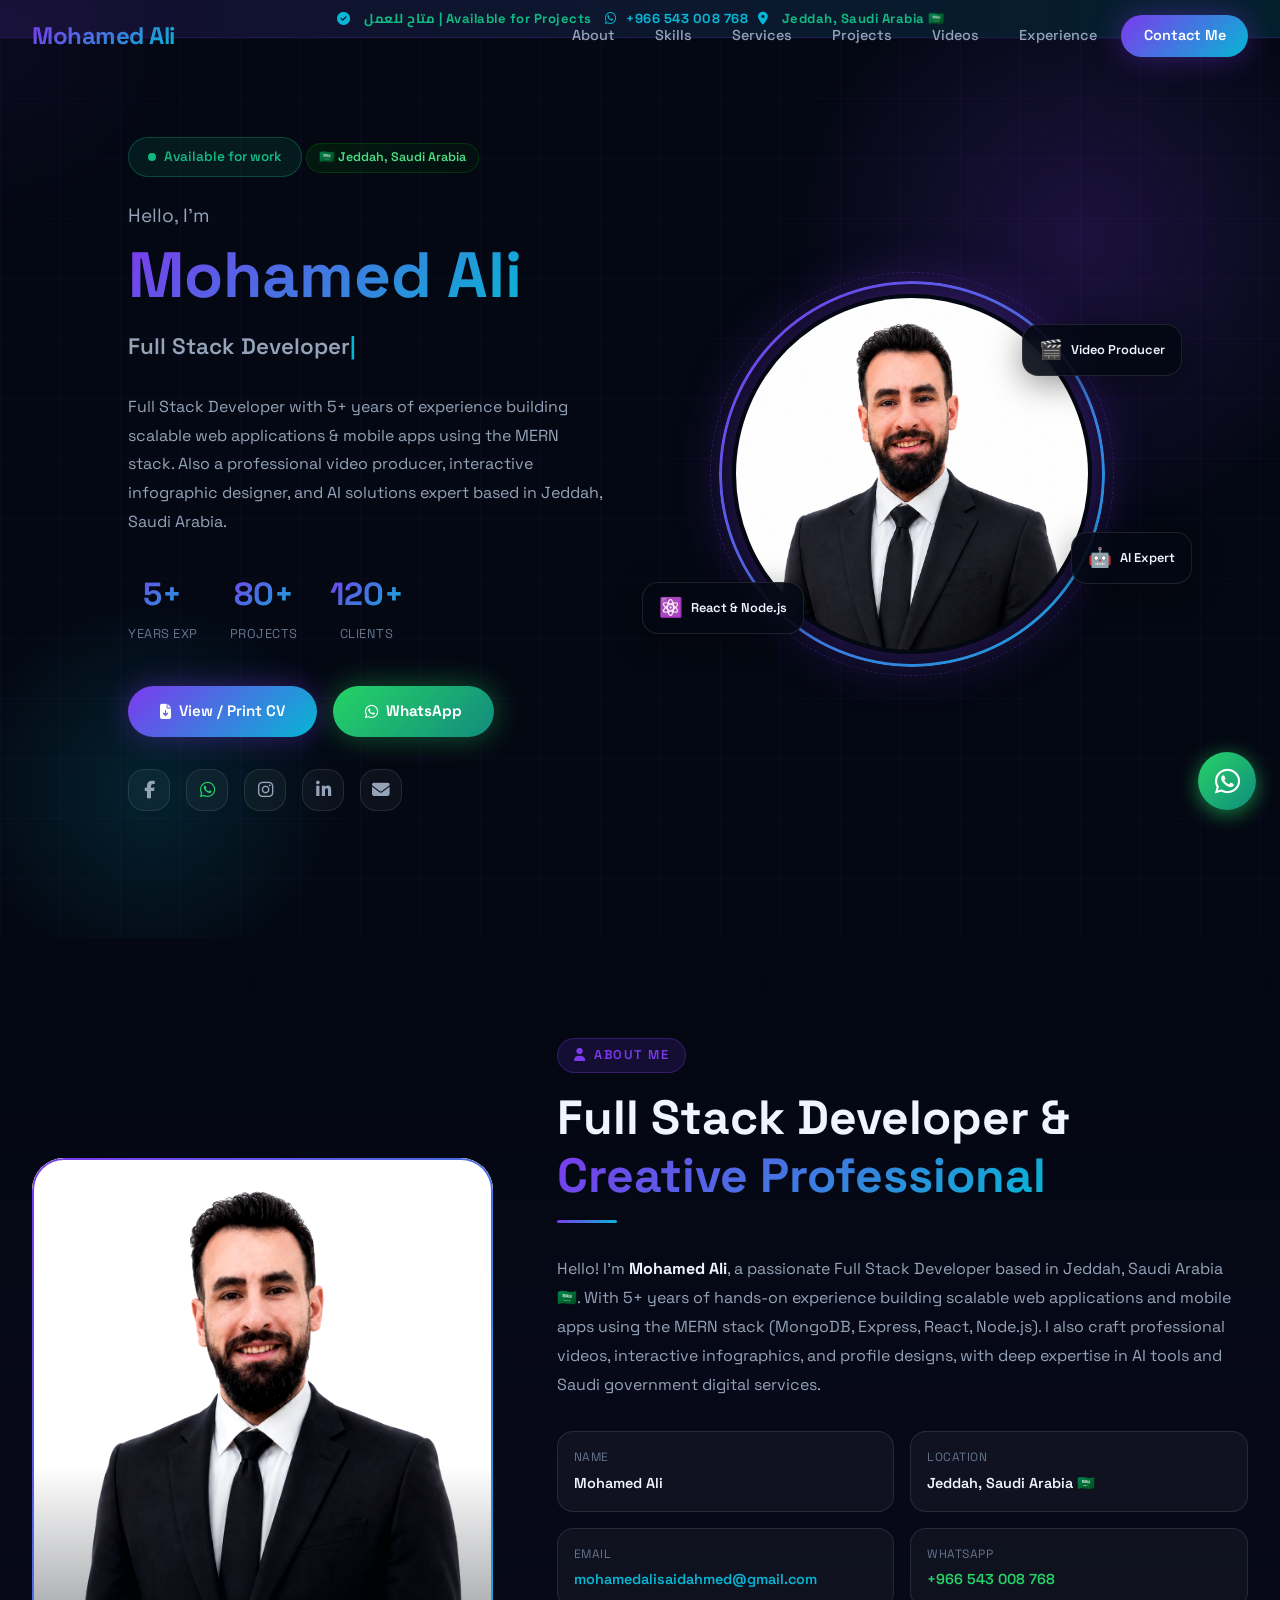
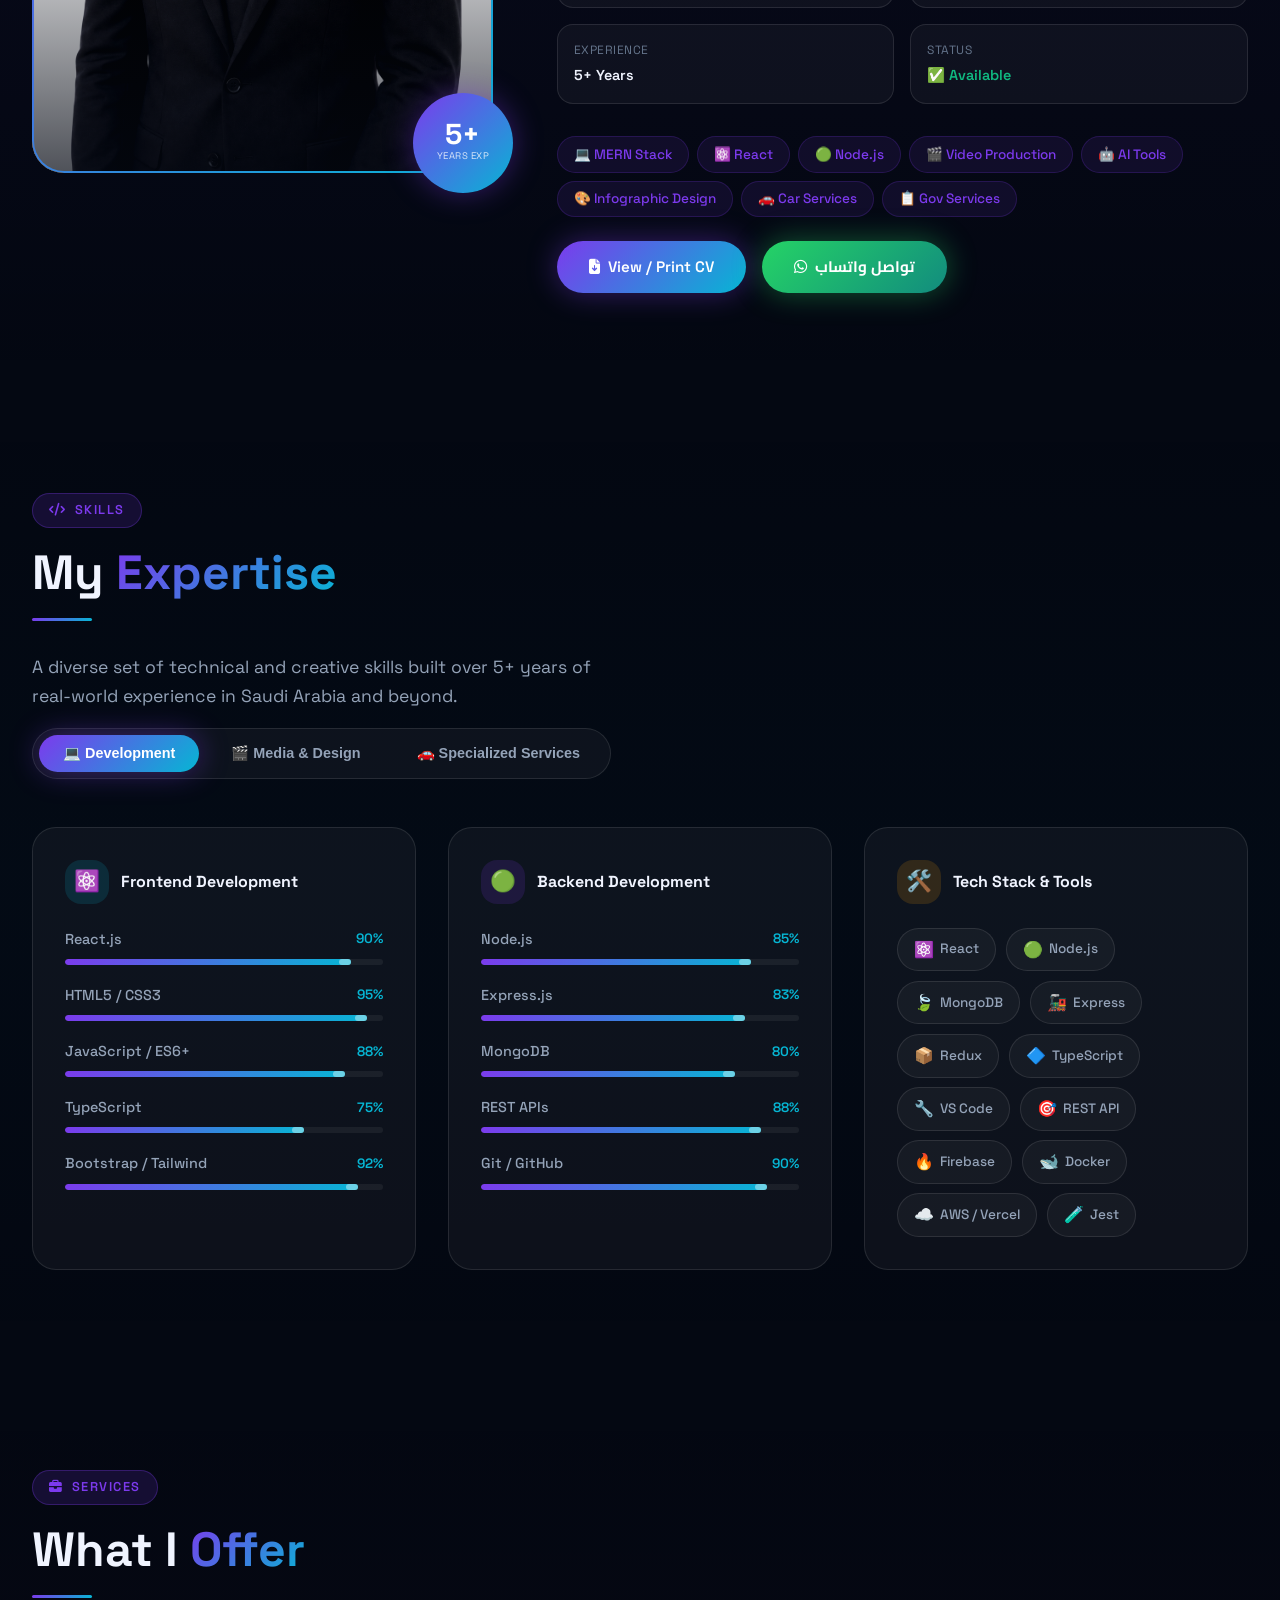
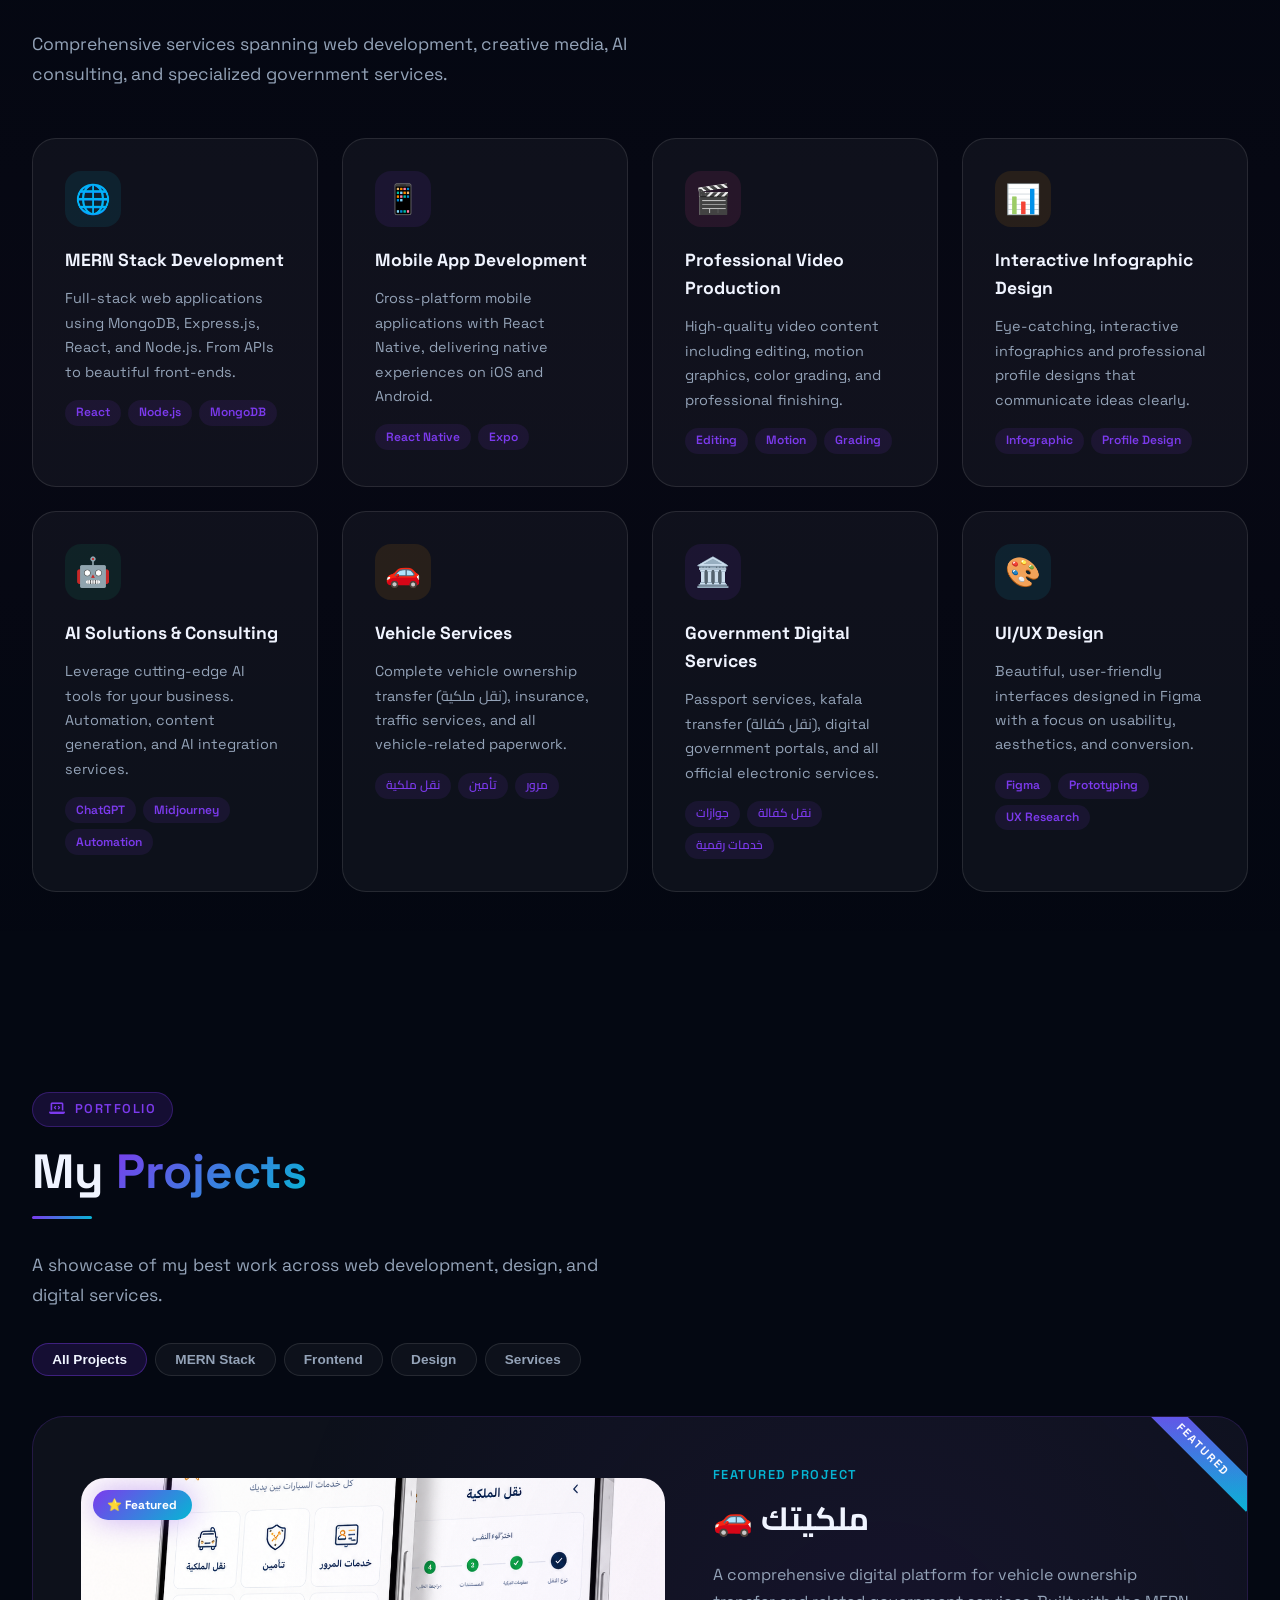
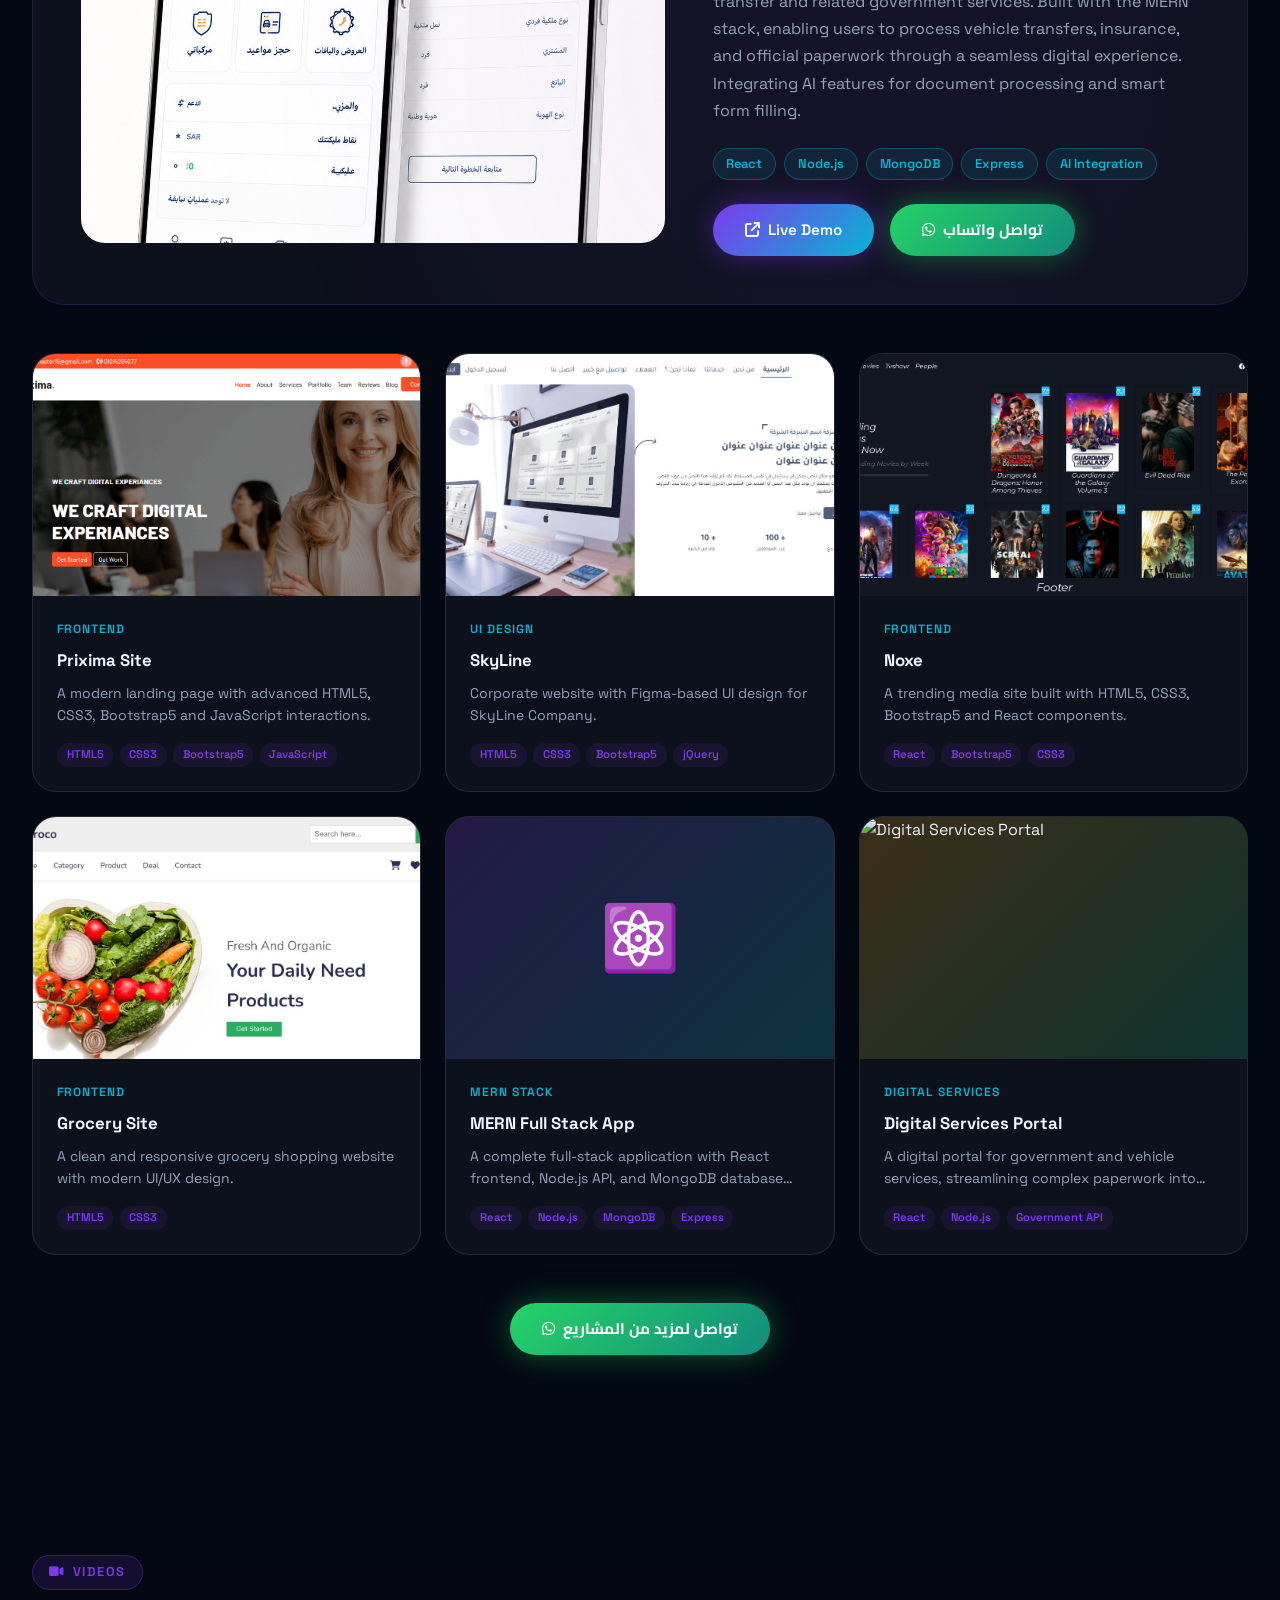
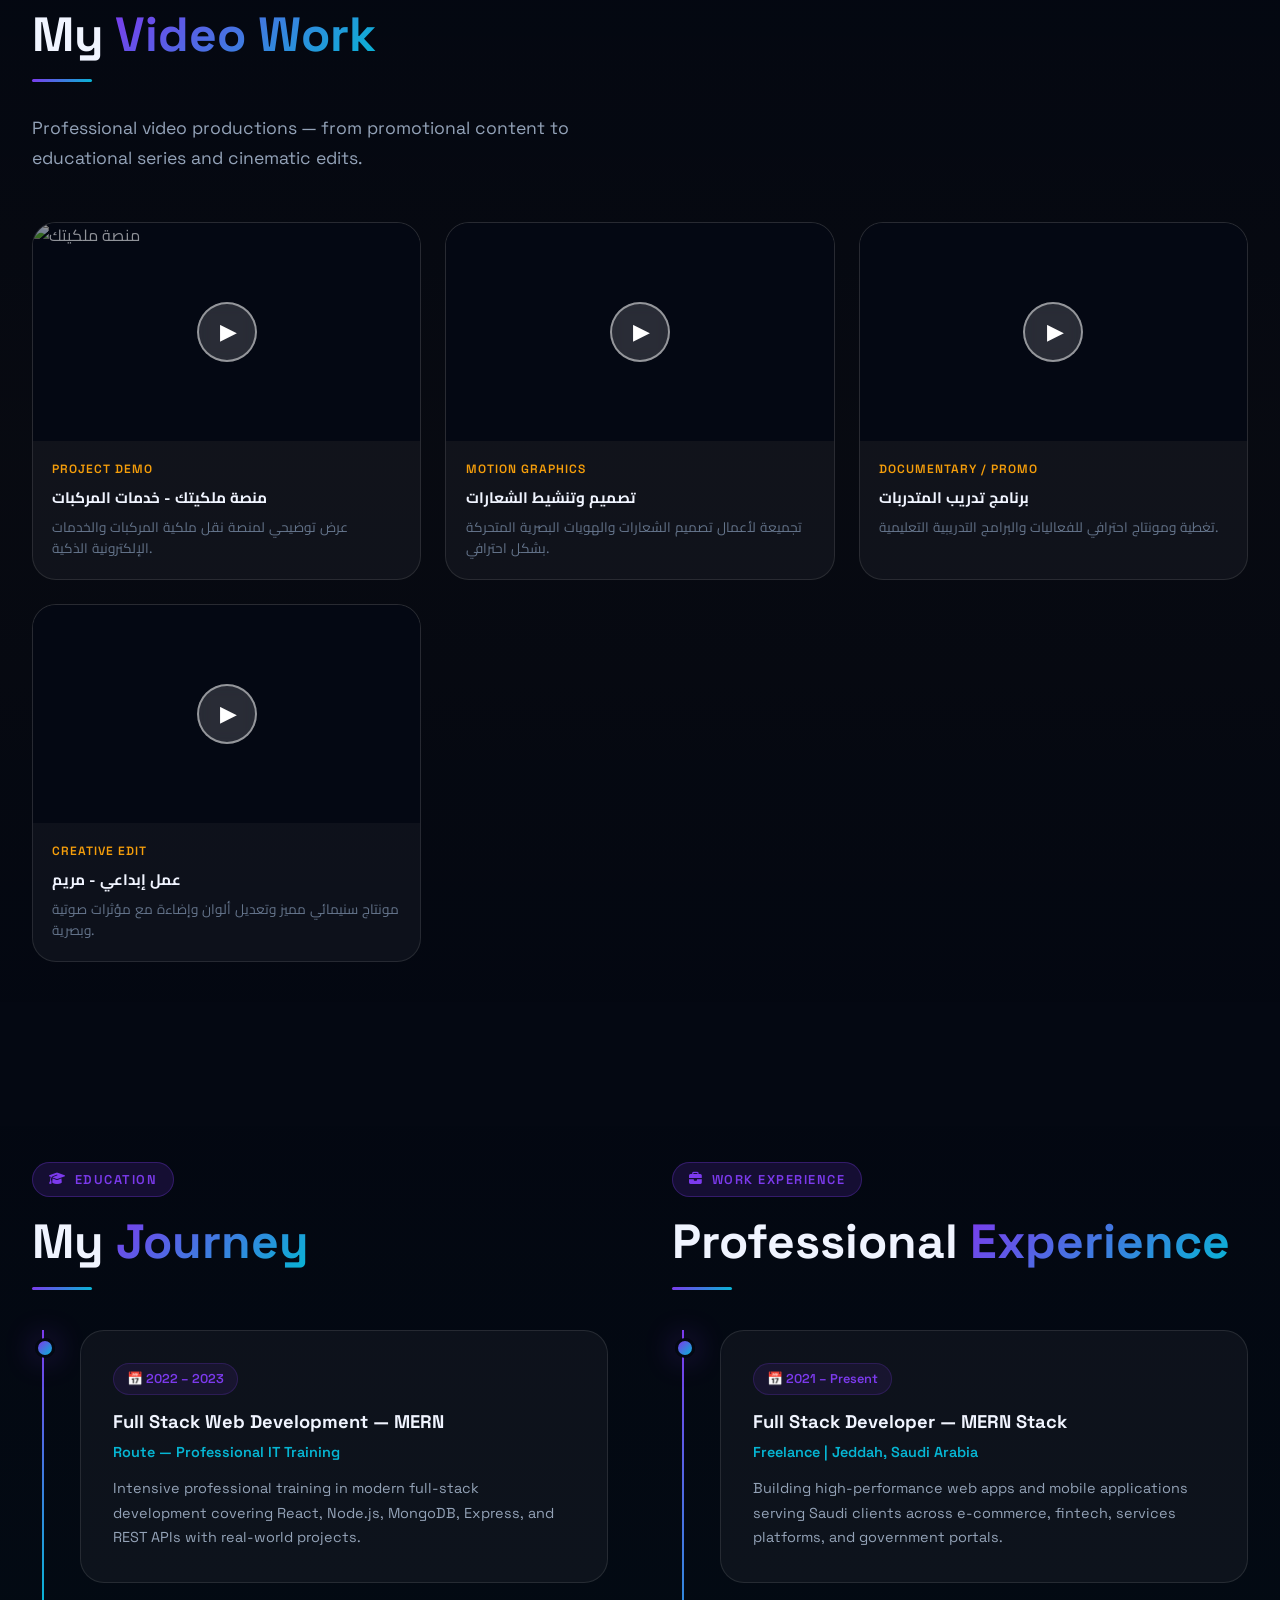
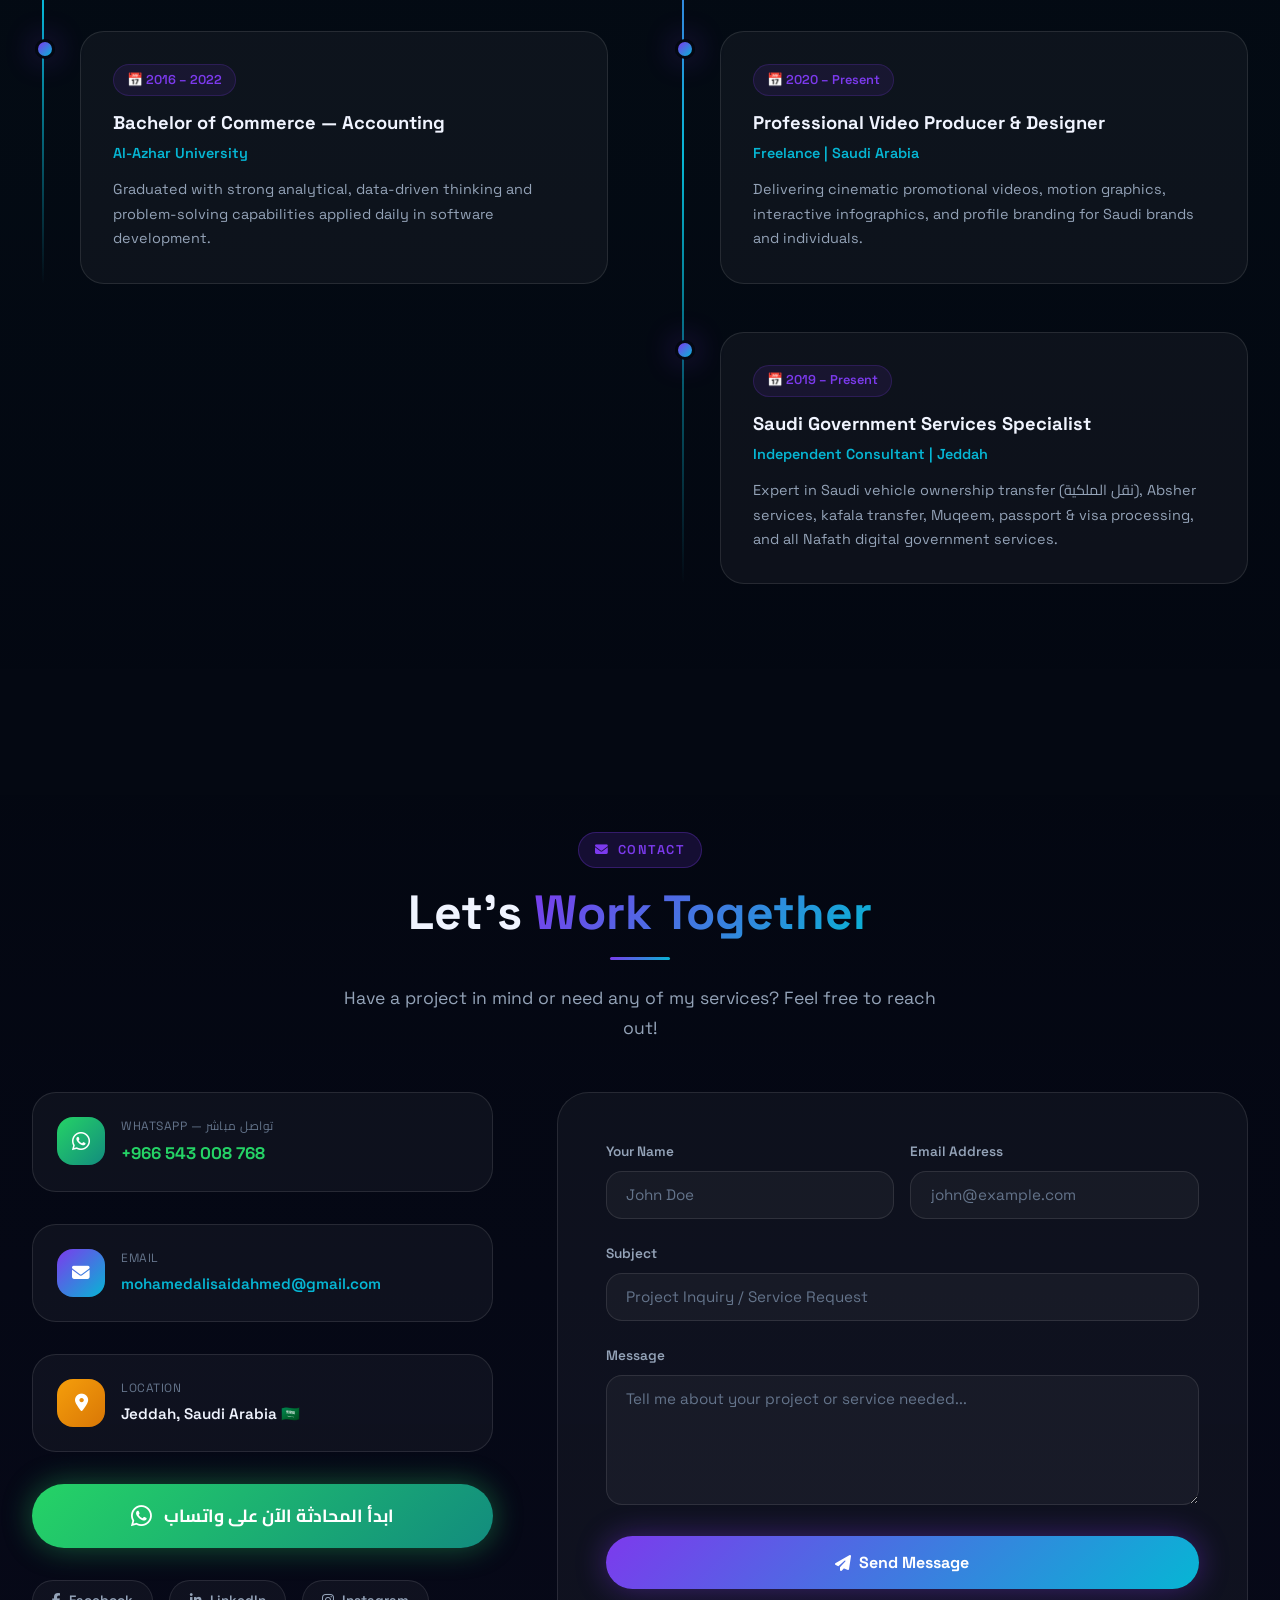
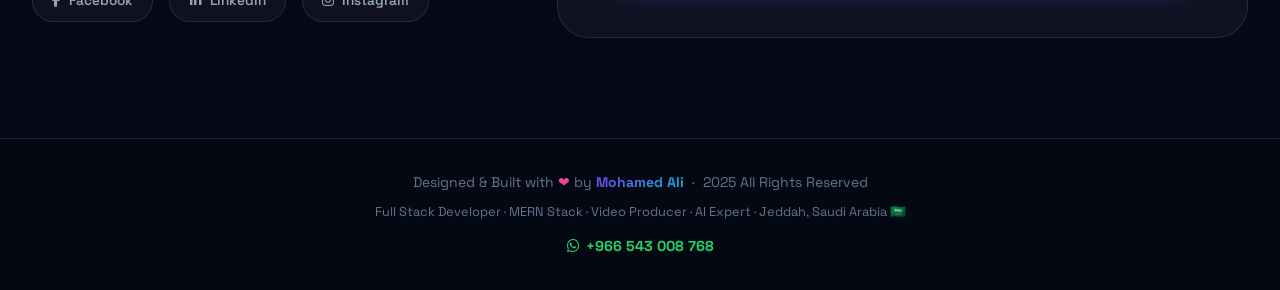
==== commit aa54daaa: "Update first video card to use YouTube Shorts embed" ====
--- a/index.html
+++ b/index.html
@@ -898,9 +898,8 @@
         <!-- Video 1: ملكيتك.mp4 -->
         <div class="video-card reveal" id="video-1">
           <div class="video-thumb-wrap">
-            <video src="ملكيتك.mp4" muted loop preload="metadata" style="width:100%;height:100%;object-fit:cover;"
-              onmouseover="this.play()" onmouseout="this.pause();this.currentTime=0"></video>
-            <div class="video-play-btn" data-video="ملكيتك.mp4" style="cursor:pointer;" id="play-milkitak">
+            <img src="https://img.youtube.com/vi/XLeosk1yBS0/hqdefault.jpg" alt="منصة ملكيتك" style="width:100%;height:100%;object-fit:cover;" />
+            <div class="video-play-btn" data-video="https://www.youtube.com/embed/XLeosk1yBS0" style="cursor:pointer;" id="play-milkitak">
               <div class="play-circle">▶</div>
             </div>
           </div>
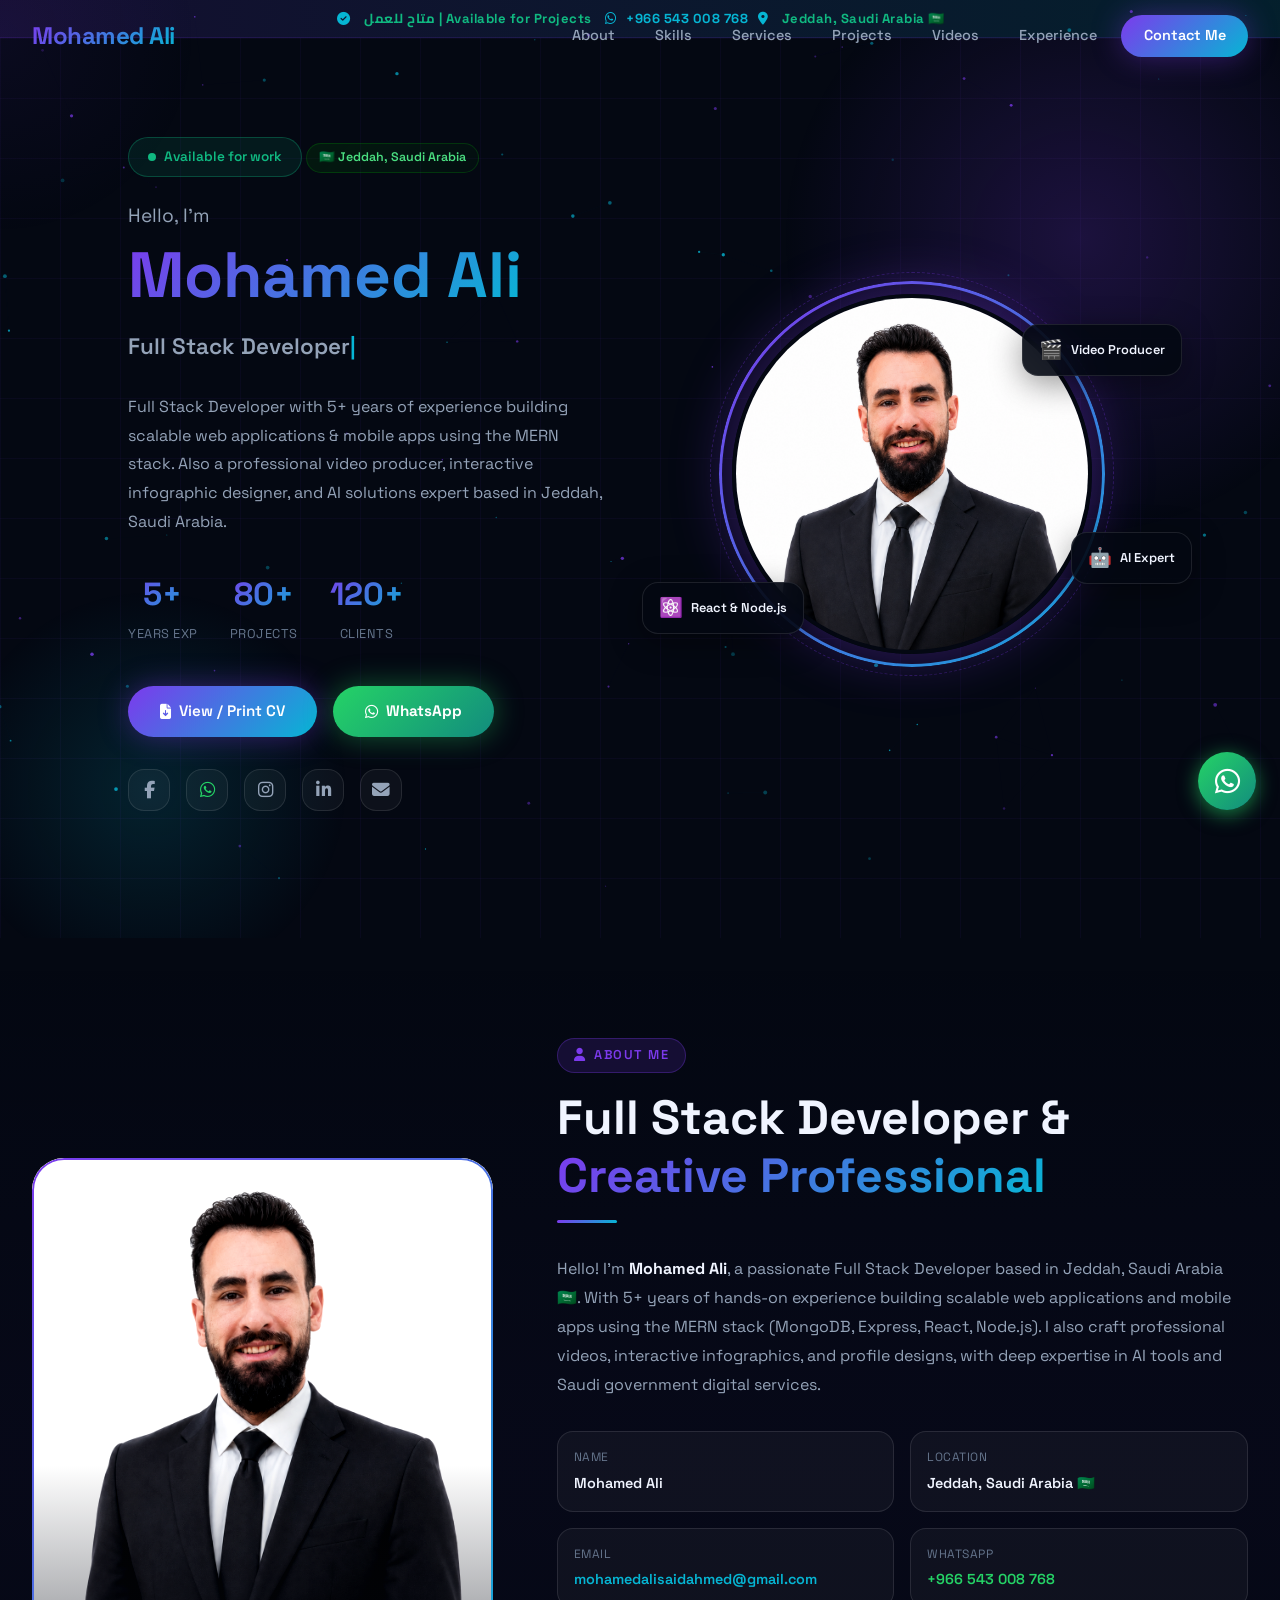
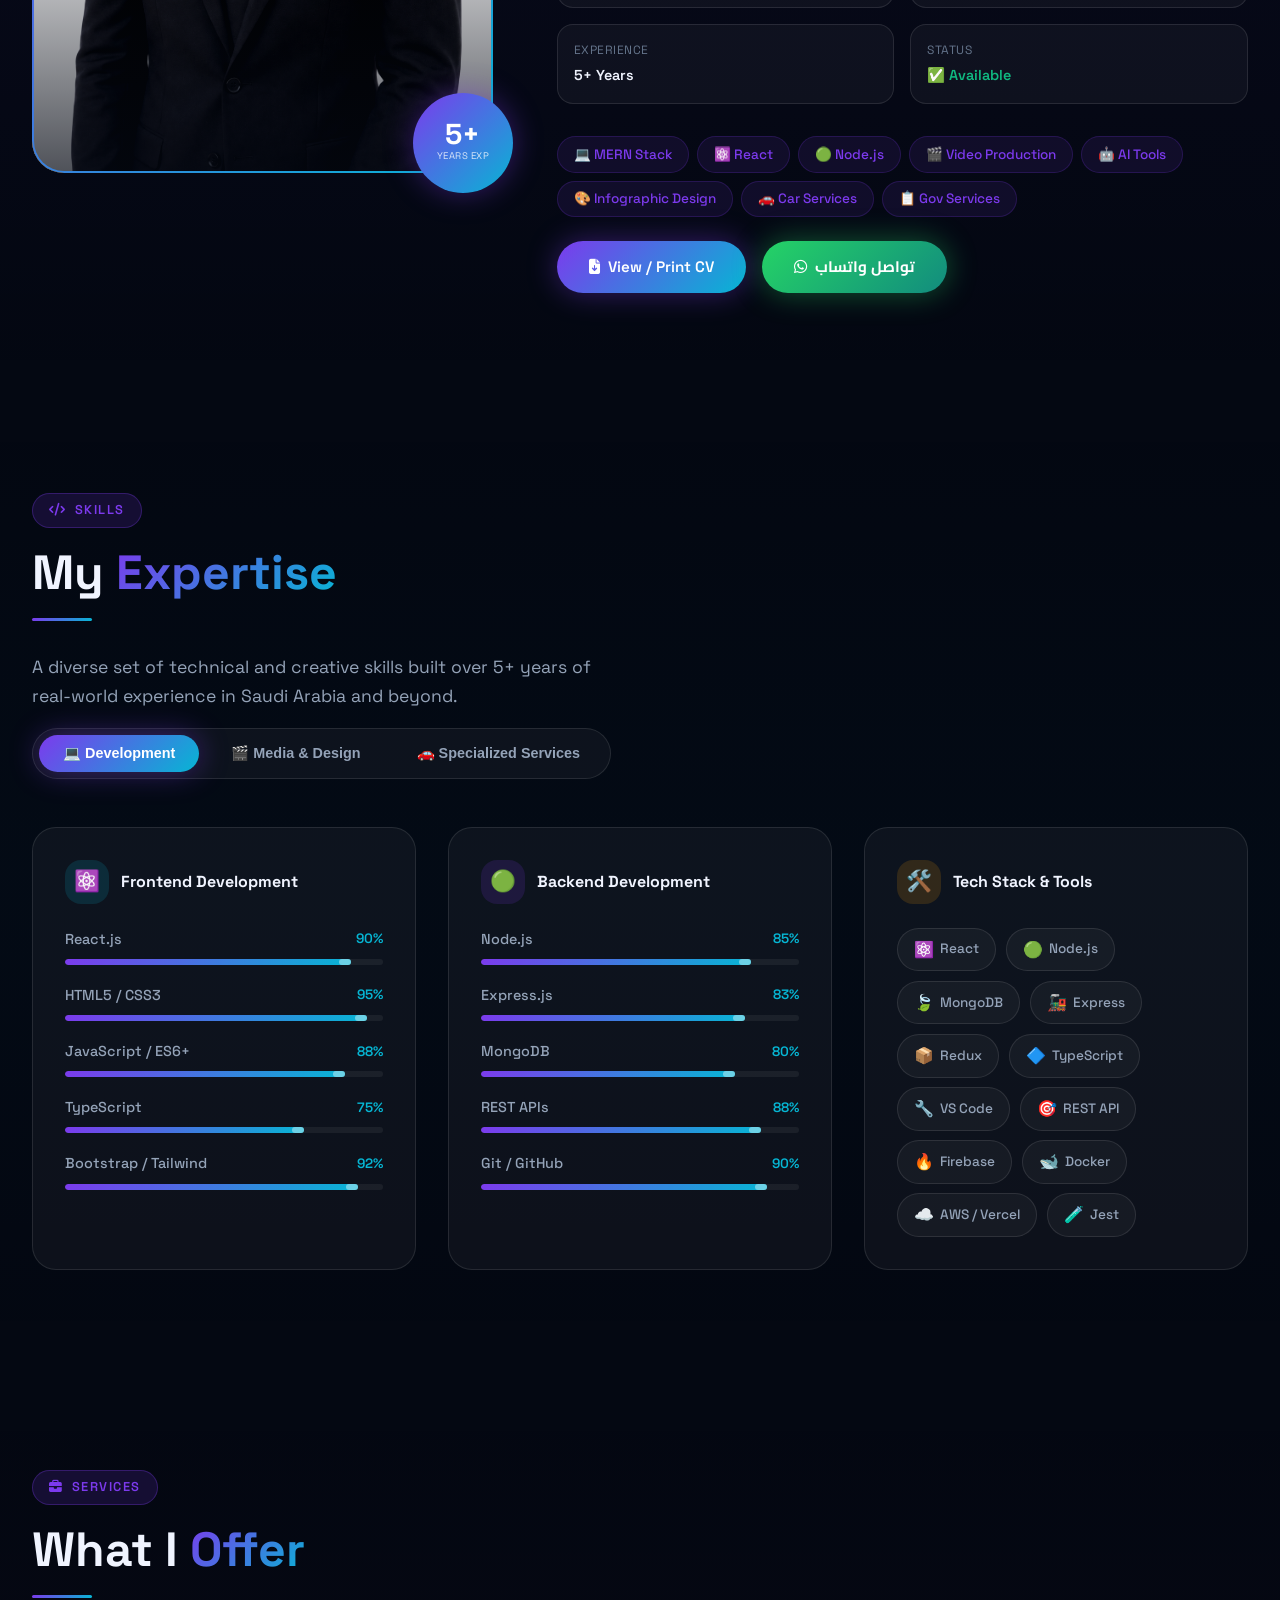
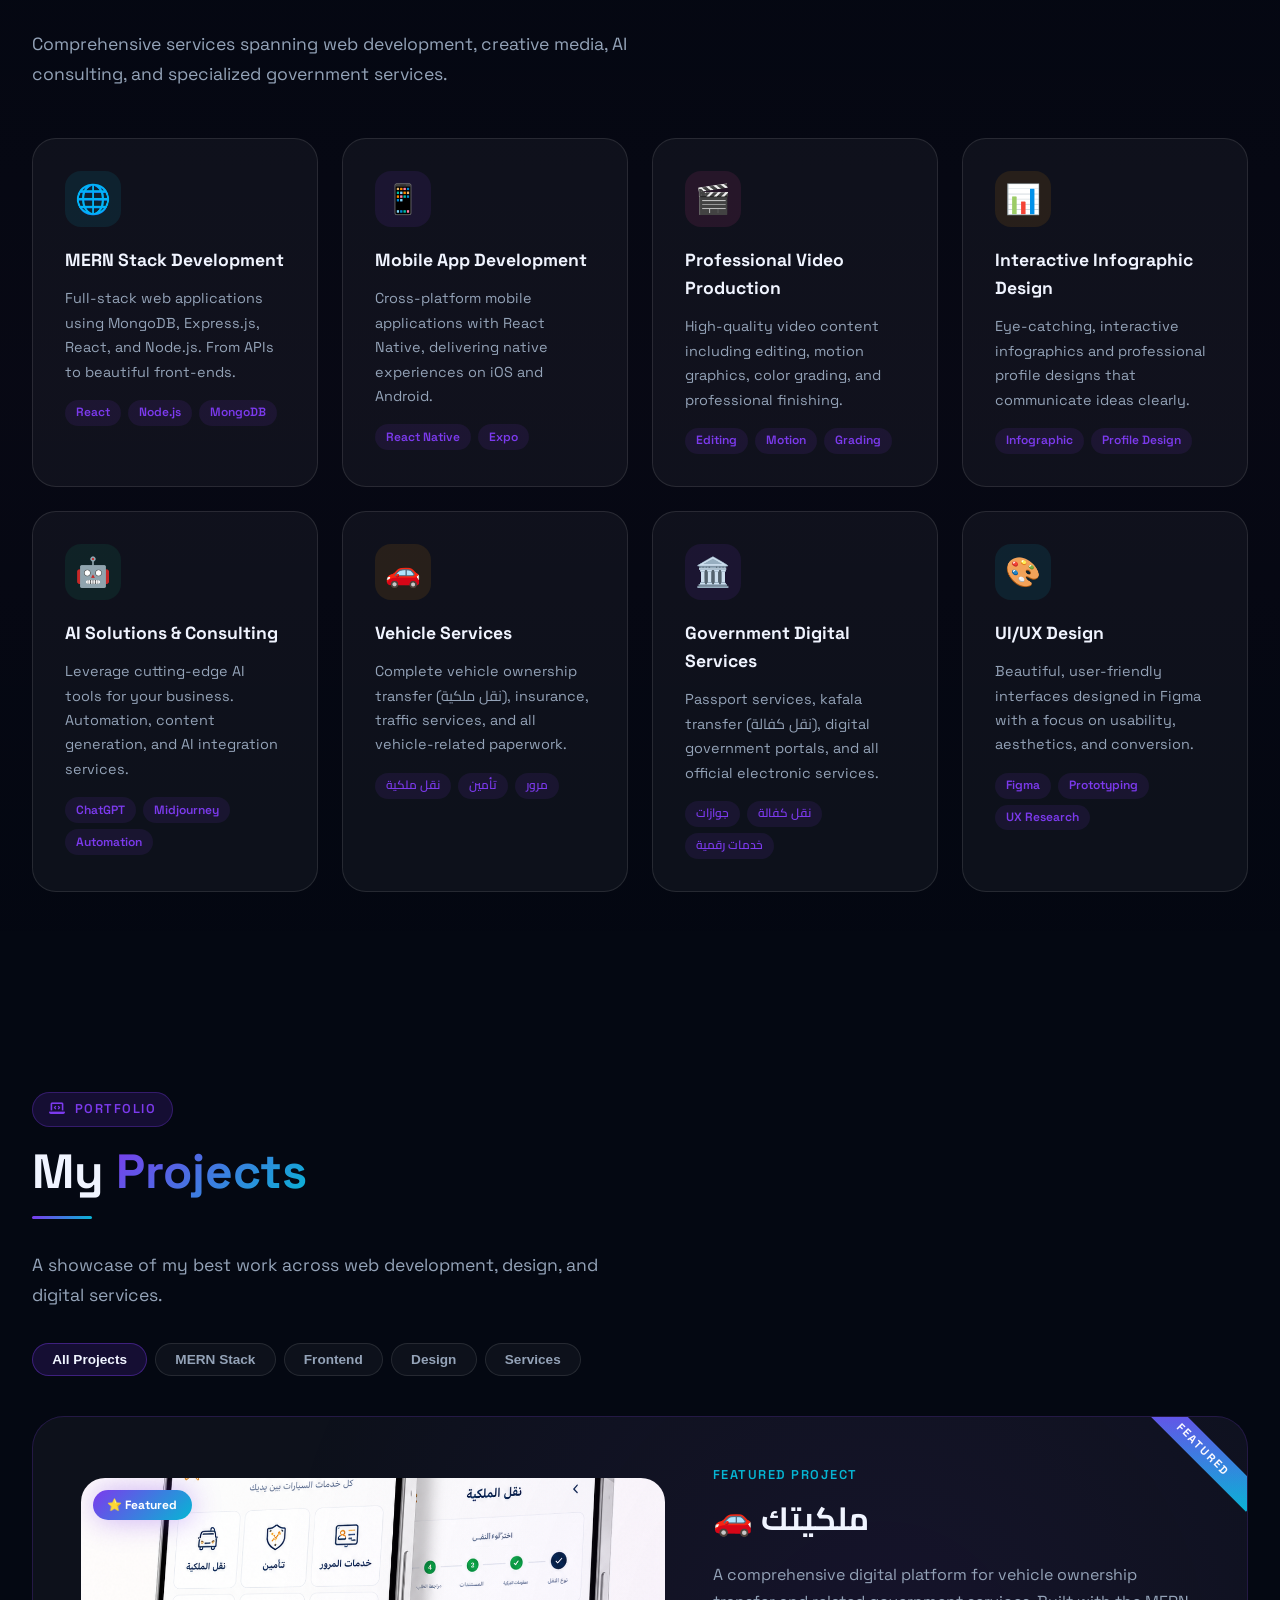
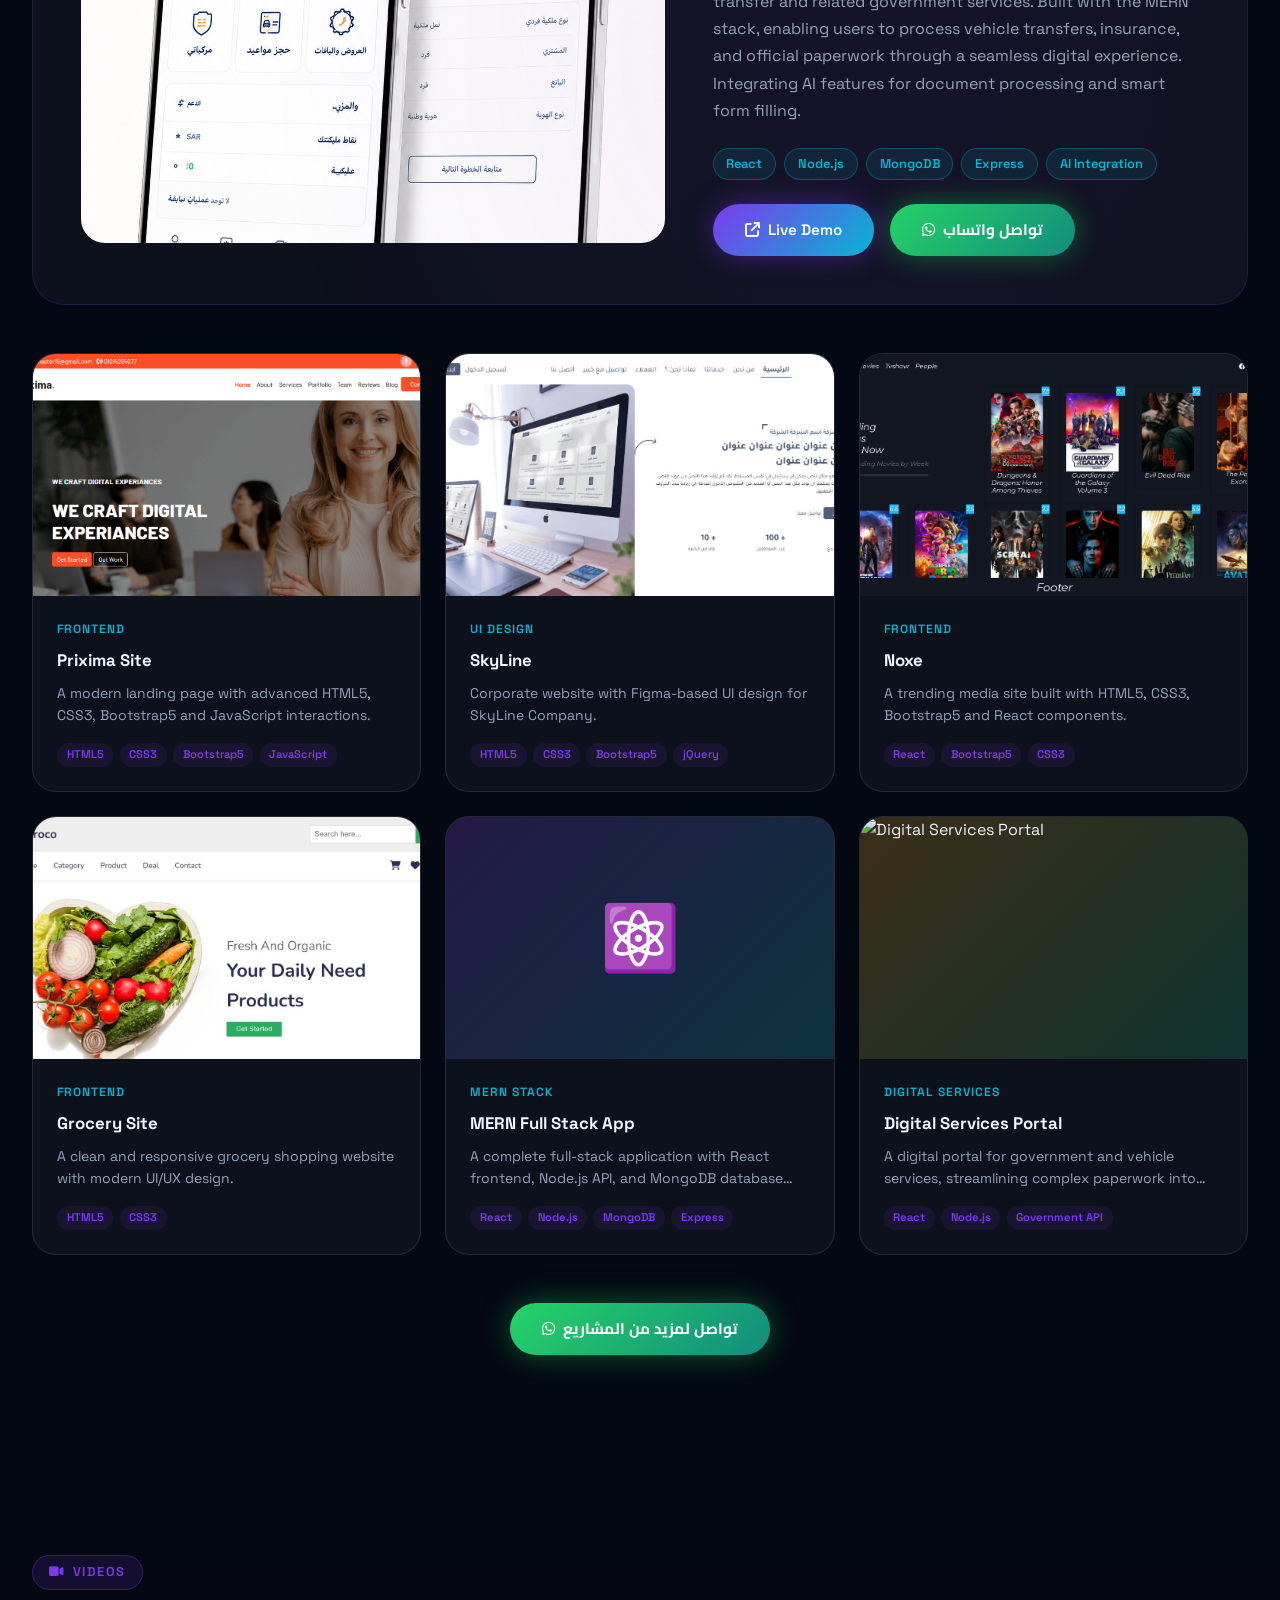
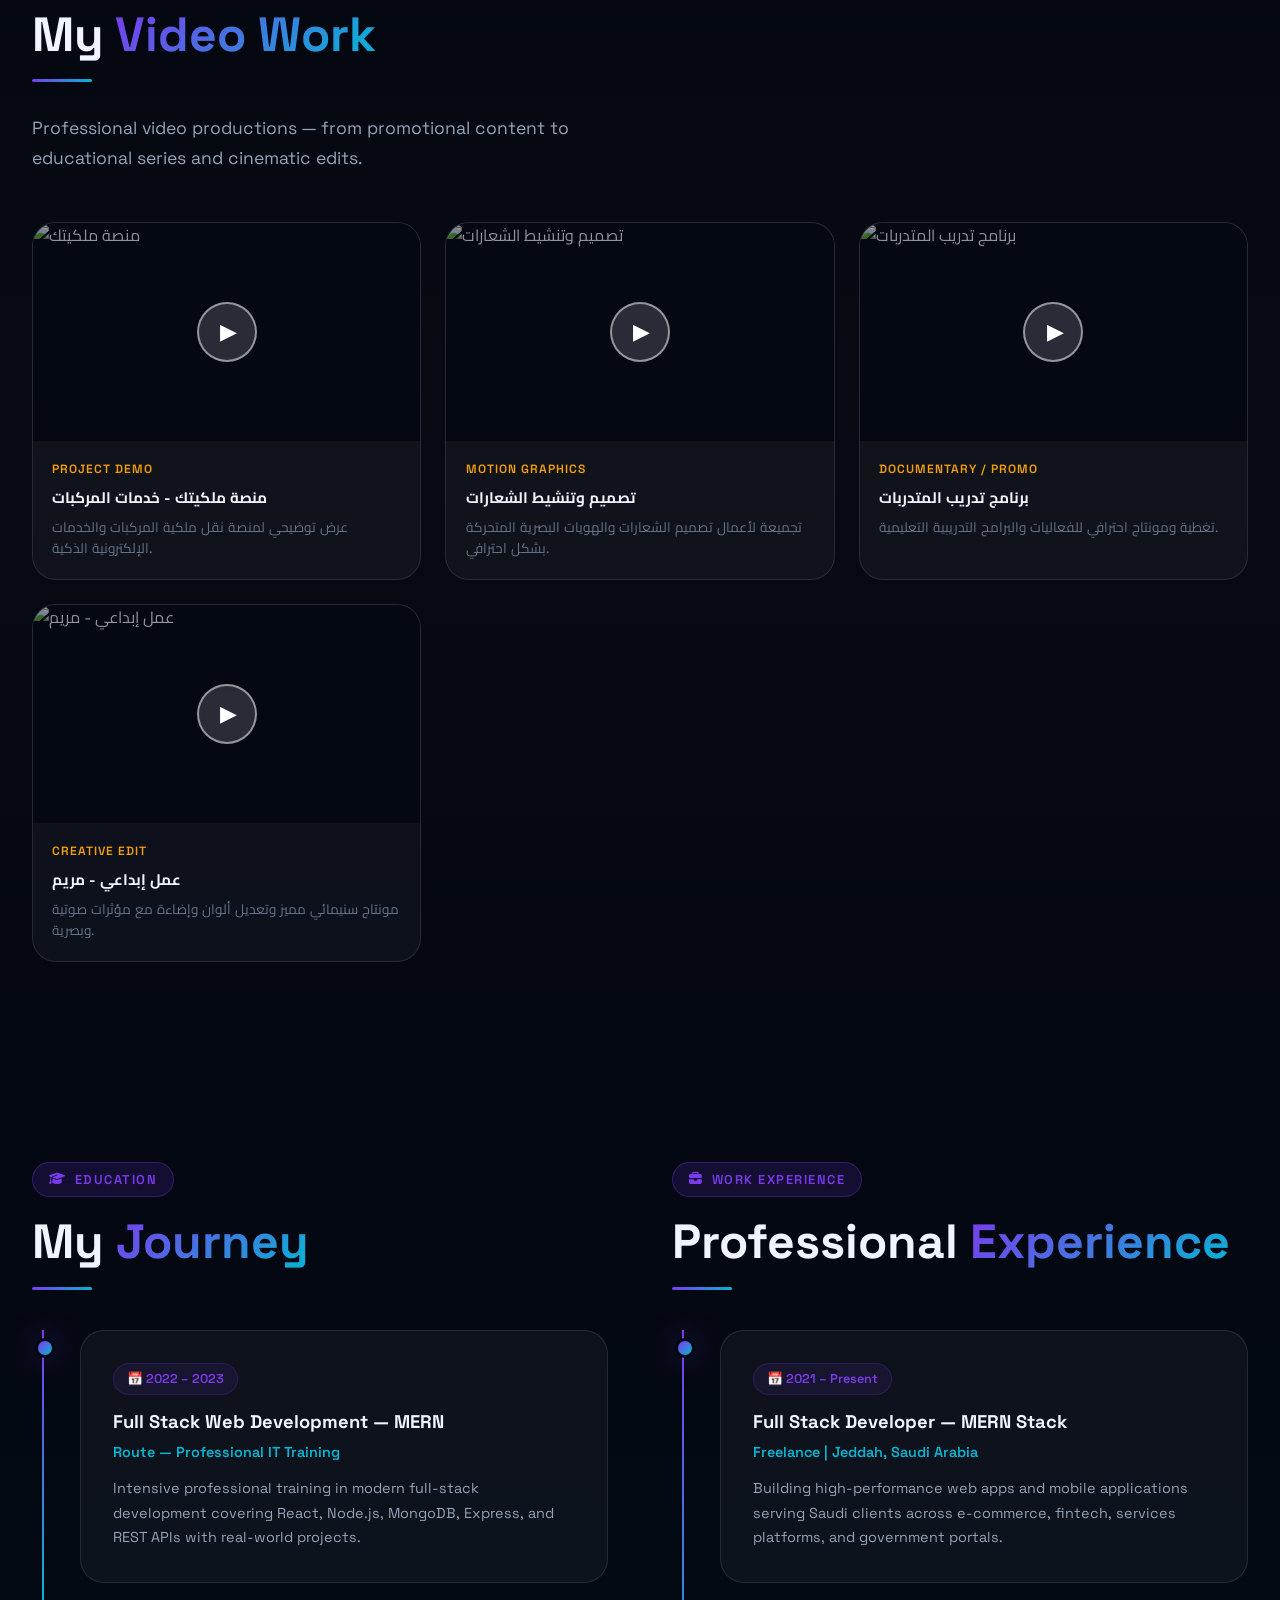
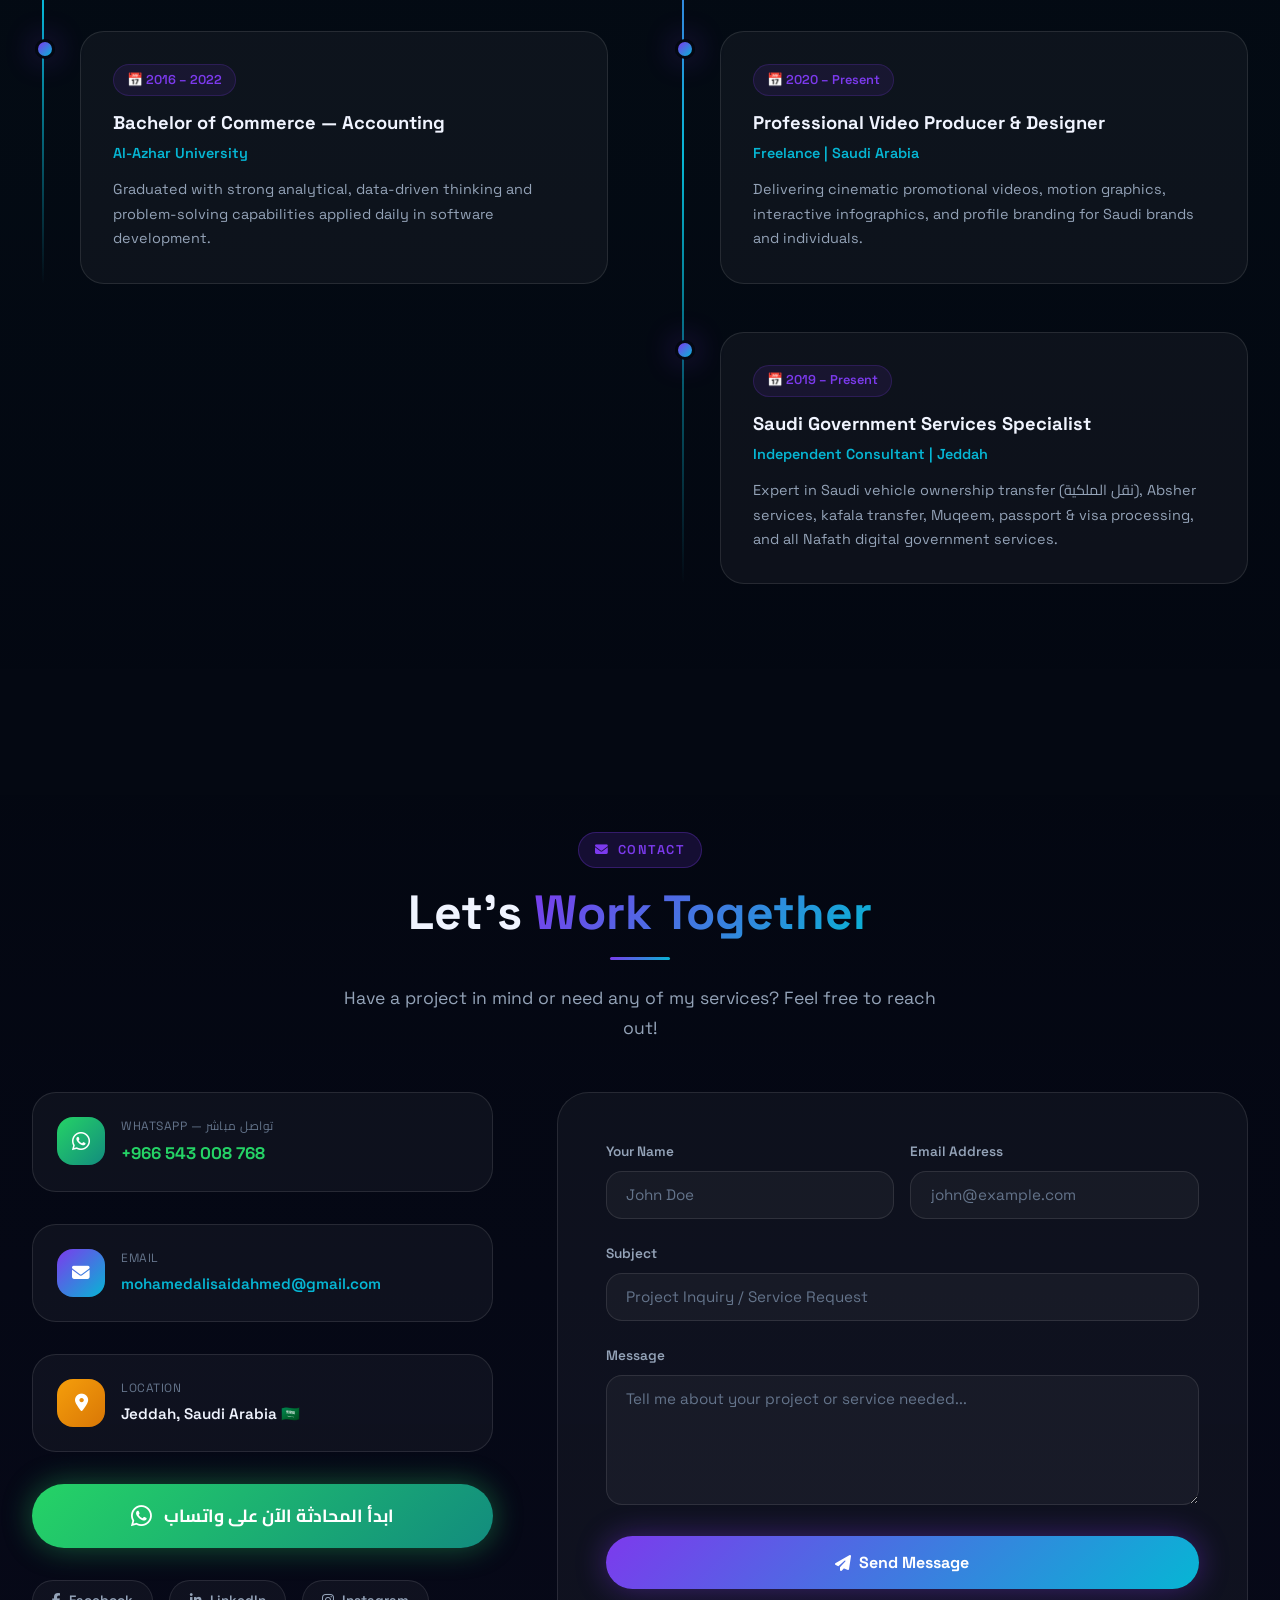
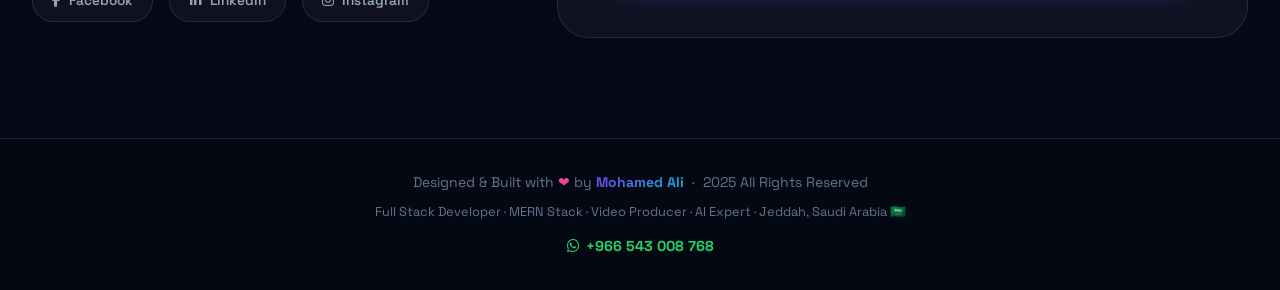
==== commit 938dcd53: "Updated remaining 3 video cards to YouTube embeds with thumbnails" ====
--- a/index.html
+++ b/index.html
@@ -913,9 +913,8 @@
         <!-- Video 2: كل_شعار.mp4 -->
         <div class="video-card reveal reveal-delay-1" id="video-2">
           <div class="video-thumb-wrap">
-            <video src="كل_شعار.mp4" muted loop preload="metadata" style="width:100%;height:100%;object-fit:cover;"
-              onmouseover="this.play()" onmouseout="this.pause();this.currentTime=0"></video>
-            <div class="video-play-btn" data-video="كل_شعار.mp4" style="cursor:pointer;" id="play-logos">
+            <img src="https://img.youtube.com/vi/rJu5reAba7Q/hqdefault.jpg" alt="تصميم وتنشيط الشعارات" style="width:100%;height:100%;object-fit:cover;" />
+            <div class="video-play-btn" data-video="https://www.youtube.com/embed/rJu5reAba7Q" style="cursor:pointer;" id="play-logos">
               <div class="play-circle">▶</div>
             </div>
           </div>
@@ -929,9 +928,8 @@
         <!-- Video 3: متدربات.mp4 -->
         <div class="video-card reveal reveal-delay-2" id="video-3">
           <div class="video-thumb-wrap">
-            <video src="متدربات.mp4" muted loop preload="metadata" style="width:100%;height:100%;object-fit:cover;"
-              onmouseover="this.play()" onmouseout="this.pause();this.currentTime=0"></video>
-            <div class="video-play-btn" data-video="متدربات.mp4" style="cursor:pointer;" id="play-trainees">
+            <img src="https://img.youtube.com/vi/v8NjBxHE6fQ/hqdefault.jpg" alt="برنامج تدريب المتدربات" style="width:100%;height:100%;object-fit:cover;" />
+            <div class="video-play-btn" data-video="https://www.youtube.com/embed/v8NjBxHE6fQ" style="cursor:pointer;" id="play-trainees">
               <div class="play-circle">▶</div>
             </div>
           </div>
@@ -945,9 +943,8 @@
         <!-- Video 4: مريم.mp4 -->
         <div class="video-card reveal reveal-delay-3" id="video-4">
           <div class="video-thumb-wrap">
-            <video src="مريم.mp4" muted loop preload="metadata" style="width:100%;height:100%;object-fit:cover;"
-              onmouseover="this.play()" onmouseout="this.pause();this.currentTime=0"></video>
-            <div class="video-play-btn" data-video="مريم.mp4" style="cursor:pointer;" id="play-maryam">
+            <img src="https://img.youtube.com/vi/sAeQ1mSpYk0/hqdefault.jpg" alt="عمل إبداعي - مريم" style="width:100%;height:100%;object-fit:cover;" />
+            <div class="video-play-btn" data-video="https://www.youtube.com/embed/sAeQ1mSpYk0" style="cursor:pointer;" id="play-maryam">
               <div class="play-circle">▶</div>
             </div>
           </div>
